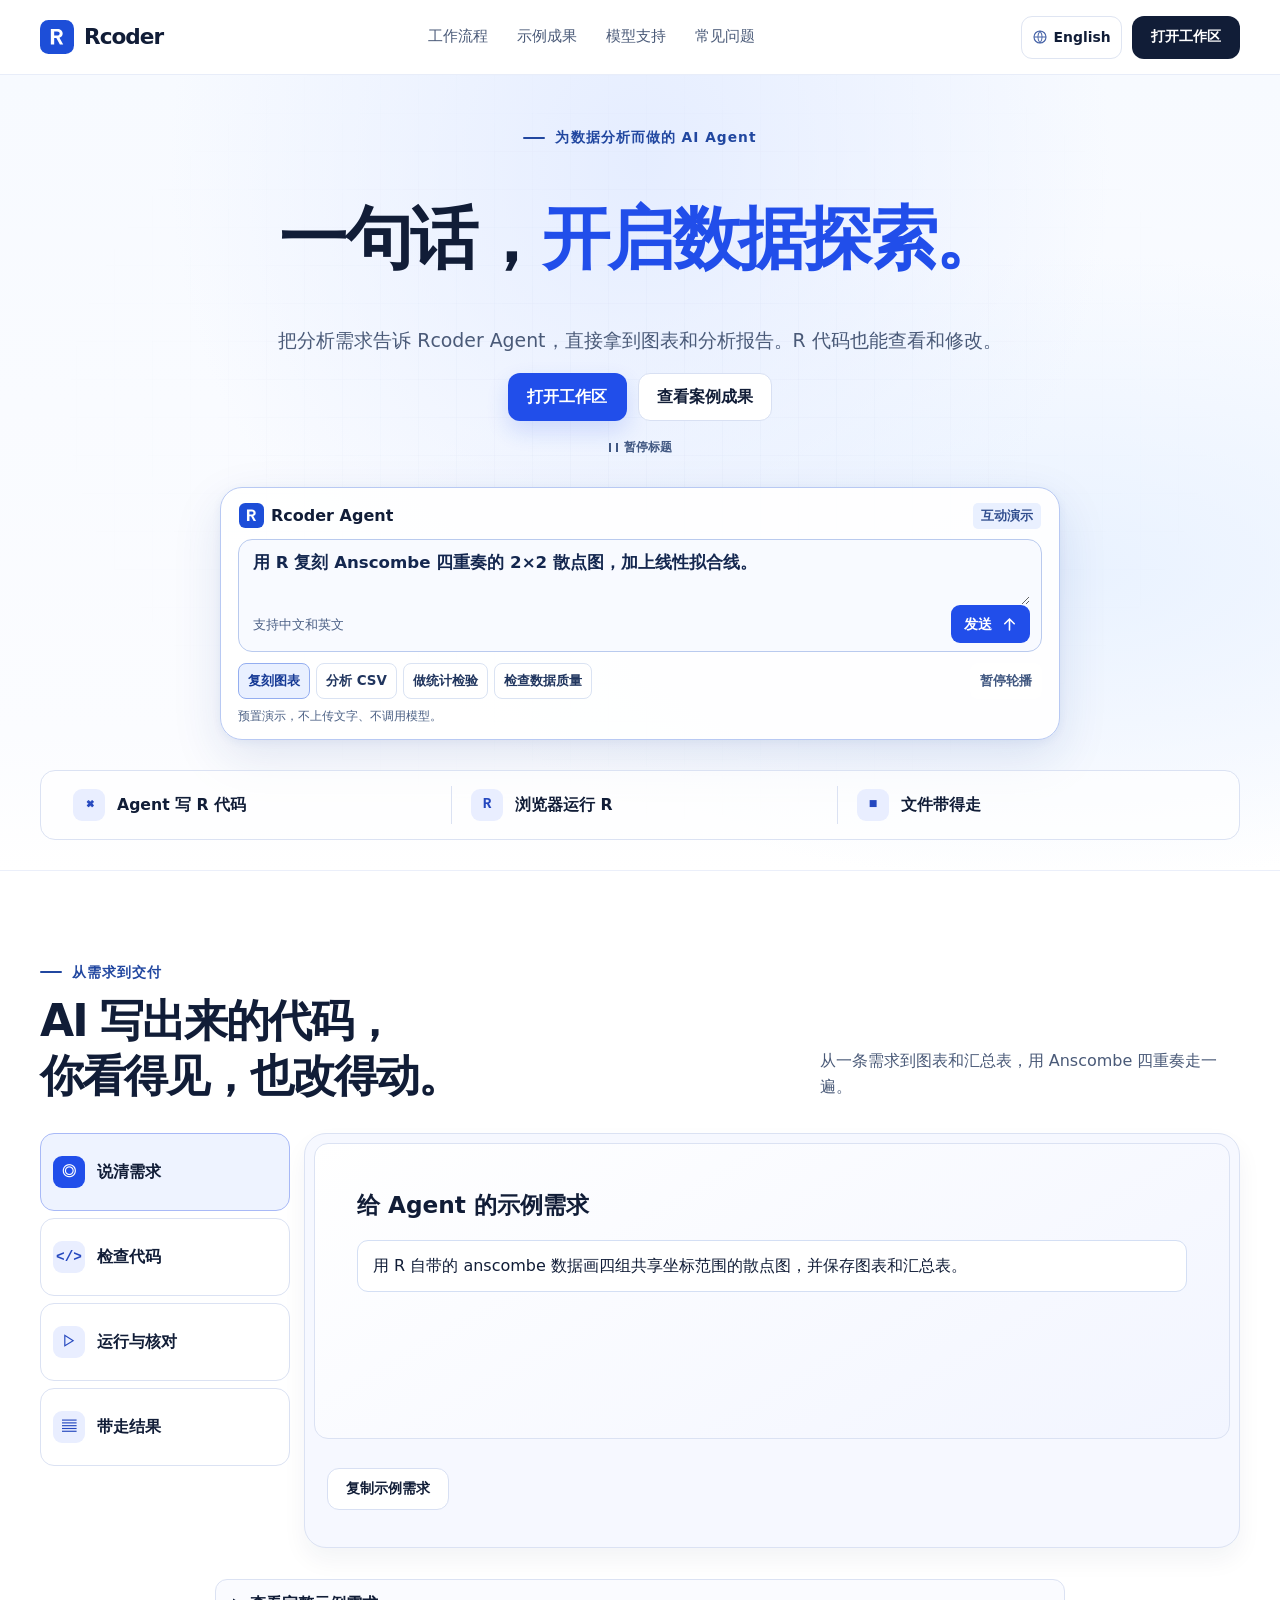
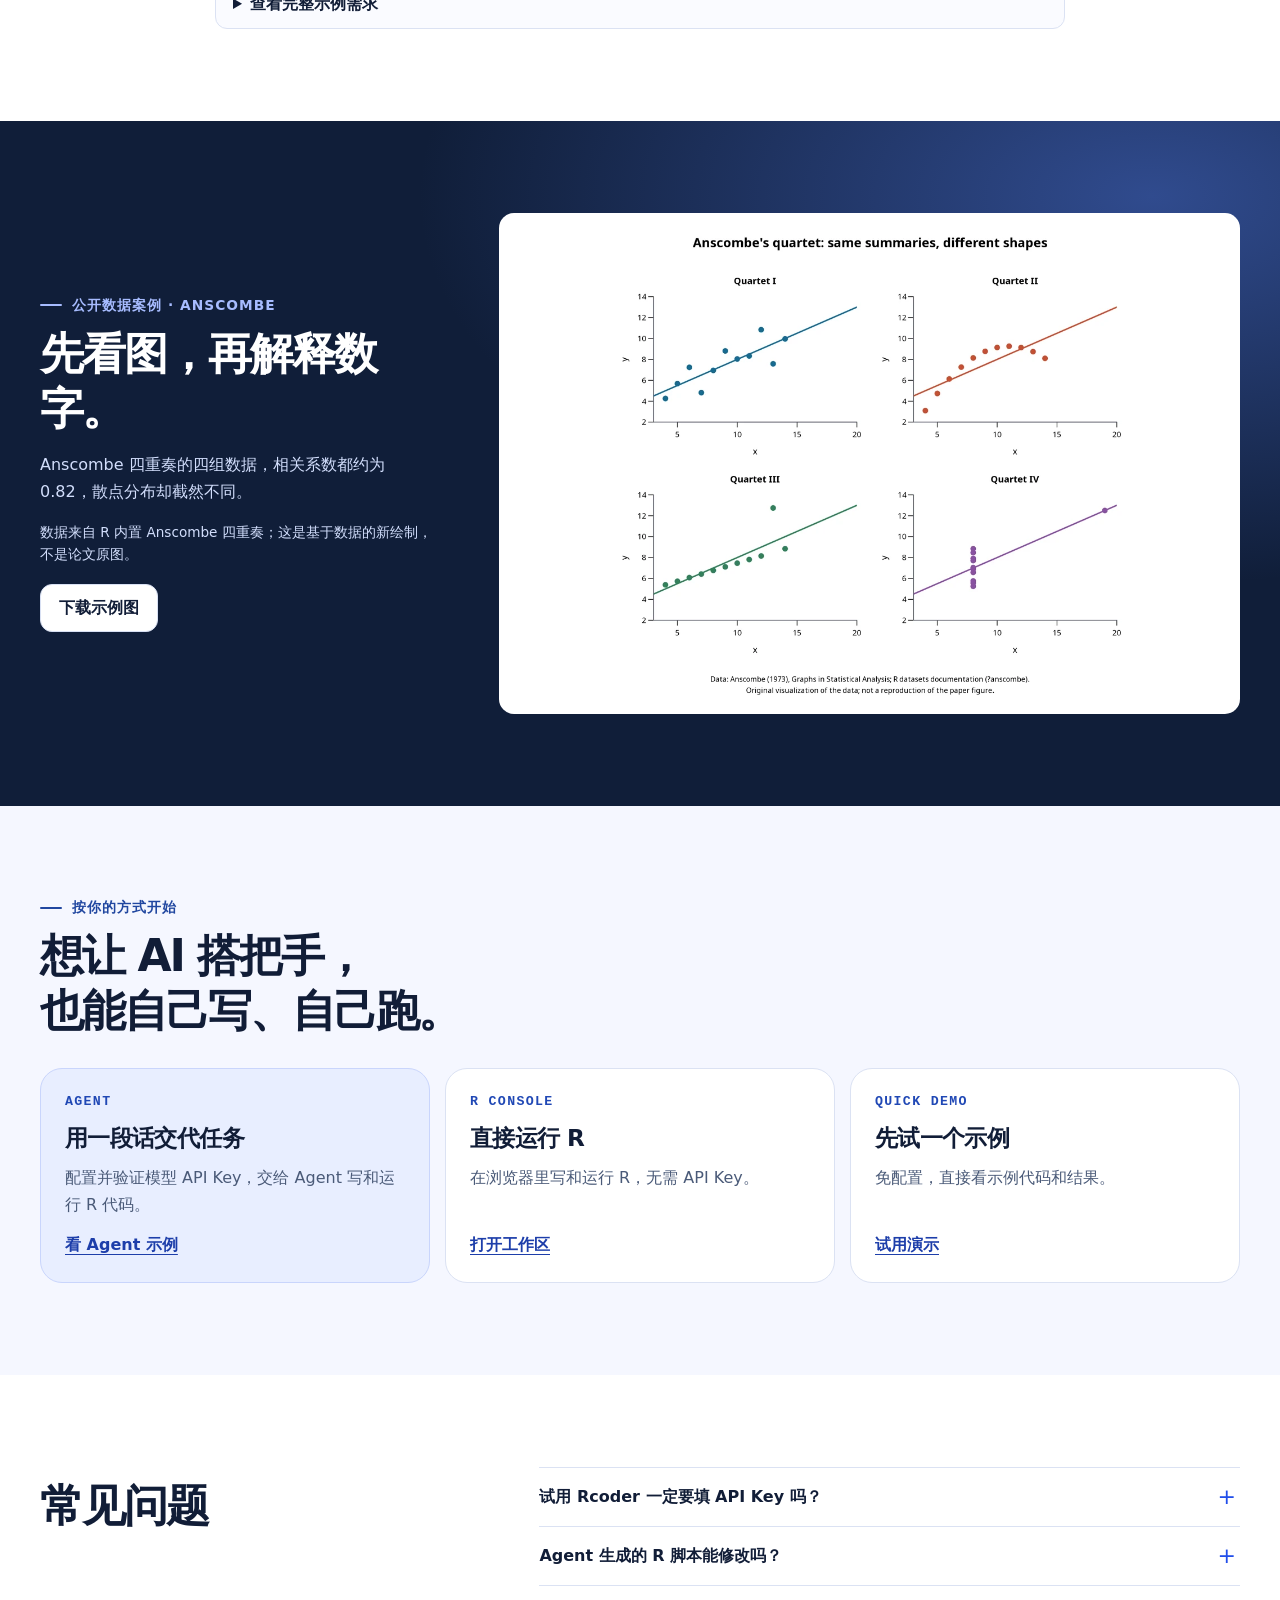
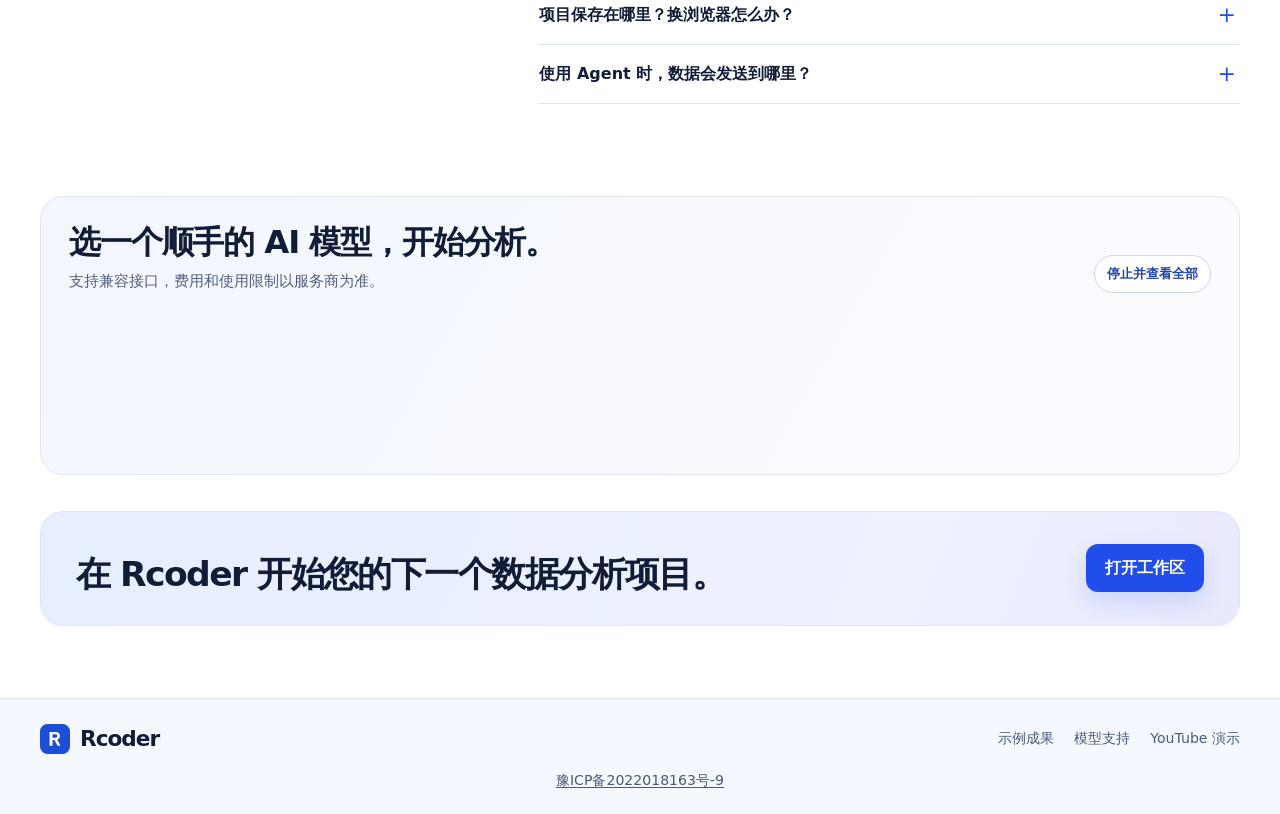
==== docs/index.html @ 69e4cfd4 "Stagger the two rotating model rows" ====
<!doctype html>
<html lang="zh-CN" data-build="release">
<head>
<meta charset="utf-8">
<meta name="viewport" content="width=device-width, initial-scale=1">
<meta name="description" content="用自然语言告诉 Rcoder Agent 您想分析什么，让它编写并运行 R 代码，生成图表和分析报告。代码可查看、修改和重新运行。">
<link rel="canonical" href="https://shalom-lab.github.io/rcoder-home/">
<meta name="color-scheme" content="light">
<title>Rcoder｜AI 数据分析 Agent：生成图表与分析报告</title>
<link rel="alternate" hreflang="zh-CN" href="https://shalom-lab.github.io/rcoder-home/">
<link rel="alternate" hreflang="en" href="https://shalom-lab.github.io/rcoder-home/en/">
<link rel="alternate" hreflang="x-default" href="https://shalom-lab.github.io/rcoder-home/">
<link rel="icon" href="assets/rcoder.svg" type="image/svg+xml">
<link rel="stylesheet" href="styles.css?v=home-copy-1">
<script src="app.js" defer></script>
<script src="composer.js?v=2" defer></script>
<script src="hero-typing.js?v=2" defer></script>
<meta name="robots" content="noindex, follow">
<link rel="stylesheet" href="models.css?v=3">
<script src="models.js?v=2" defer></script>
<meta property="og:type" content="website">
<meta property="og:site_name" content="Rcoder">
<meta property="og:url" content="https://shalom-lab.github.io/rcoder-home/">
<meta property="og:locale" content="zh_CN">
<meta property="og:locale:alternate" content="en_US">
<meta property="og:title" content="Rcoder｜一句话，开始数据分析">
<meta property="og:description" content="用自然语言告诉 Rcoder Agent 您想分析什么，让它编写并运行 R 代码，生成图表和分析报告。代码可查看、修改和重新运行。">
<meta property="og:image" content="https://shalom-lab.github.io/rcoder-home/assets/share-zh.jpg">
<meta property="og:image:type" content="image/jpeg">
<meta property="og:image:width" content="1200">
<meta property="og:image:height" content="630">
<meta property="og:image:alt" content="Rcoder 分享卡片：一句话，开始数据分析。右侧是用 R 内置 Anscombe 数据绘制的四联散点图。">
<meta name="twitter:card" content="summary_large_image">
<meta name="twitter:title" content="Rcoder｜一句话，开始数据分析">
<meta name="twitter:description" content="用自然语言告诉 Rcoder Agent 您想分析什么，让它编写并运行 R 代码，生成图表和分析报告。代码可查看、修改和重新运行。">
<meta name="twitter:image" content="https://shalom-lab.github.io/rcoder-home/assets/share-zh.jpg">
<meta name="twitter:image:alt" content="Rcoder 分享卡片：一句话，开始数据分析。右侧是用 R 内置 Anscombe 数据绘制的四联散点图。">
</head>
<body>
<a class="skip" href="#main">跳到正文</a>
<header class="site-header" id="top">
  <div class="shell navbar">
    <a class="brand" href="#top" aria-label="Rcoder 首页"><img src="assets/rcoder.svg" width="34" height="34" alt=""><span>Rcoder</span></a>
    <nav class="nav" aria-label="站内导航"><a href="#workflow">工作流程</a><a href="#demo">示例成果</a><a href="#models">模型支持</a><a href="#faq">常见问题</a></nav>
    <div class="nav-actions">
    <a class="locale-link" id="switch-language" href="en/" data-base-href="en/" hreflang="en" lang="en" aria-label="View in English"><span class="locale-icon" aria-hidden="true"><svg viewBox="0 0 24 24" fill="none" stroke="currentColor" stroke-width="1.7"><circle cx="12" cy="12" r="9"/><path d="M3 12h18M12 3a15 15 0 010 18m0-18a15 15 0 000 18"/></svg></span>English</a>
    <a class="button button-ink compact-button" href="https://rcoder.rlearner.com/" target="_blank" rel="noopener noreferrer">打开工作区</a>
    </div>
  </div>
</header>
<main id="main">
  <section class="hero hero-live" aria-labelledby="hero-heading">
    <div class="shell">
      <div class="hero-grid">
        <div class="hero-copy">
          <p class="eyebrow"><span class="eye-line"></span> 为数据分析而做的 AI Agent</p>
          <h1 id="hero-heading" class="hero-title" aria-label="一句话，开始你的数据分析。">
            <span class="hero-title-visible" aria-hidden="true"><span class="hero-title-part" data-hero-part>一句话，</span><span class="hero-title-part hero-title-accent" data-hero-part>开始你的数据分析。</span><span class="hero-title-part" data-hero-part></span></span>
              <span class="hero-title-sizer" aria-hidden="true" data-hero-line="0"><span class="hero-title-part">一句话，</span><span class="hero-title-part hero-title-accent">开始你的数据分析。</span><span class="hero-title-part"></span></span>
              <span class="hero-title-sizer" aria-hidden="true" data-hero-line="1"><span class="hero-title-part">一句话，</span><span class="hero-title-part hero-title-accent">无限数据洞察。</span><span class="hero-title-part"></span></span>
              <span class="hero-title-sizer" aria-hidden="true" data-hero-line="2"><span class="hero-title-part">一句话，</span><span class="hero-title-part hero-title-accent">接下来交给 Rcoder。</span><span class="hero-title-part"></span></span>
              <span class="hero-title-sizer" aria-hidden="true" data-hero-line="3"><span class="hero-title-part">一句话，</span><span class="hero-title-part hero-title-accent">开启数据探索。</span><span class="hero-title-part"></span></span>
              <span class="hero-title-sizer" aria-hidden="true" data-hero-line="4"><span class="hero-title-part">一句话，开启</span><span class="hero-title-part hero-title-accent">深入的数据分析。</span><span class="hero-title-part"></span></span>
              <span class="hero-title-sizer" aria-hidden="true" data-hero-line="5"><span class="hero-title-part">一切，只需</span><span class="hero-title-part hero-title-accent">一句话</span><span class="hero-title-part">开启。</span></span>
              <span class="hero-title-sizer" aria-hidden="true" data-hero-line="6"><span class="hero-title-part">数据分析，从</span><span class="hero-title-part hero-title-accent">一场对话</span><span class="hero-title-part">开始。</span></span>
              <span class="hero-title-sizer" aria-hidden="true" data-hero-line="7"><span class="hero-title-part">只管提问，</span><span class="hero-title-part hero-title-accent">Rcoder 来跑分析。</span><span class="hero-title-part"></span></span>
              <span class="hero-title-sizer" aria-hidden="true" data-hero-line="8"><span class="hero-title-part">思考、</span><span class="hero-title-part hero-title-accent">提问、</span><span class="hero-title-part">分析。</span></span>
              <span class="hero-title-sizer" aria-hidden="true" data-hero-line="9"><span class="hero-title-part">你的想法，我们的代码，</span><span class="hero-title-part hero-title-accent">你的数据洞察。</span><span class="hero-title-part"></span></span>
              <span class="hero-title-sizer" aria-hidden="true" data-hero-line="10"><span class="hero-title-part">重新定义</span><span class="hero-title-part hero-title-accent">数据分析。</span><span class="hero-title-part"></span></span>
              <span class="hero-title-sizer" aria-hidden="true" data-hero-line="11"><span class="hero-title-part">换种方式，</span><span class="hero-title-part hero-title-accent">做数据分析。</span><span class="hero-title-part"></span></span>
              <span class="hero-title-sizer" aria-hidden="true" data-hero-line="12"><span class="hero-title-part">少一点编程，</span><span class="hero-title-part hero-title-accent">多一点发现。</span><span class="hero-title-part"></span></span>
              <span class="hero-title-sizer" aria-hidden="true" data-hero-line="13"><span class="hero-title-part">让数据分析</span><span class="hero-title-part hero-title-accent">跟上思考的速度。</span><span class="hero-title-part"></span></span>
          </h1>
          <p class="hero-description">把分析需求告诉 Rcoder Agent，直接拿到图表和分析报告。R 代码也能查看和修改。</p>
          <div class="actions">
            <a class="button button-primary" href="https://rcoder.rlearner.com/" target="_blank" rel="noopener noreferrer">打开工作区</a>
            <a class="button button-quiet" href="#demo">查看案例成果</a>
          </div>
          <button hidden type="button" class="hero-rotation" aria-label="标题轮播" aria-pressed="false" data-hero-pause="暂停标题" data-hero-play="播放标题"><span class="hero-rotation-icon" aria-hidden="true"></span><span data-hero-control>暂停标题</span></button>
        </div>
        <section id="agent-preview" class="agent-preview" aria-labelledby="agent-preview-title">
          <div class="agent-top">
            <h2 id="agent-preview-title"><img src="assets/rcoder.svg" alt="" width="25" height="25"> Rcoder Agent</h2>
            <span class="agent-demo">互动演示</span>
          </div>
          <form class="agent-form" aria-describedby="agent-privacy">
            <label for="agent-input" class="sr-only">分析提示词</label>
            <div class="agent-box">
              <textarea id="agent-input" rows="2" maxlength="400" placeholder="输入你想做的分析…">用 R 复刻 Anscombe 四重奏的 2×2 散点图，加上线性拟合线。</textarea>
              <div class="agent-box-tools">
                <span class="agent-input-hint">支持中文和英文</span>
                <button type="submit" class="agent-send" disabled>
                  发送 <svg aria-hidden="true" viewBox="0 0 24 24" fill="none" stroke="currentColor" stroke-width="2" stroke-linecap="round" stroke-linejoin="round"><path d="M12 19V5m-6 6 6-6 6 6"/></svg>
                </button>
              </div>
            </div>
            <div class="agent-select">
              <div class="agent-chips" role="group" aria-label="选择演示场景">
                <button type="button" data-scene="0" aria-pressed="true">复刻图表</button>
                <button type="button" data-scene="1" aria-pressed="false">分析 CSV</button>
                <button type="button" data-scene="2" aria-pressed="false">做统计检验</button>
                <button type="button" data-scene="3" aria-pressed="false">检查数据质量</button>
              </div>
              <button type="button" class="agent-cycle" aria-pressed="false" aria-label="提示词自动轮播" data-pause="暂停轮播" data-play="播放轮播">暂停轮播</button>
            </div>
            <div class="agent-meta"><p id="agent-privacy">预置演示，不上传文字、不调用模型。</p><p class="agent-live" role="status"></p></div>
          </form>
          <noscript><p class="agent-noscript">启用 JavaScript 后可运行演示，也可以直接打开工作台。</p></noscript>
          <div class="agent-result" hidden>
            <div class="agent-result-head"><strong>Rcoder Agent · 样例输出</strong><span class="agent-result-state"></span></div>
            <p class="agent-sent"></p>
            <div class="agent-artifacts" hidden>
              <div class="agent-code"><div><span aria-hidden="true">R</span><code class="agent-filename"></code></div><pre tabindex="0" aria-label="示例 R 代码"><code class="agent-code-content"></code></pre></div>
              <div class="agent-output"><h3></h3><div class="agent-graphic"></div><p></p><a class="agent-chart-link" href="assets/anscombe-chart.webp" target="_blank" rel="noopener" hidden>查看原尺寸图表</a></div>
            </div>
            <a class="agent-next" href="https://rcoder.rlearner.com/" target="_blank" rel="noopener noreferrer" hidden>打开 Rcoder 运行你的任务</a>
          </div>
          <template id="agent-scenes">
            <div data-title="复刻图表" data-prompt="用 R 复刻 Anscombe 四重奏的 2×2 散点图，加上线性拟合线。" data-note="Anscombe 四重奏" data-detail="趋势线相近，数据分布却完全不同。" data-labels=""></div>
            <div data-title="分析 CSV" data-prompt="按地区汇总示例销售表的销售额，画柱状图，并导出汇总 CSV。" data-note="各地区销售总额" data-detail="示例数据合计 450，西区比东区多 50。" data-labels="东区|西区"></div>
            <div data-title="做统计检验" data-prompt="用 PlantGrowth 比较三组植物的平均干重，做单因素方差分析并绘制箱线图。" data-note="PlantGrowth · 三组比较" data-detail="单因素 ANOVA：F(2, 27) = 4.85，p = 0.0159；箱线图展示每组分布。" data-labels="对照|处理 1|处理 2"></div>
            <div data-title="检查数据质量" data-prompt="检查示例销售表的缺失价格和重复订单，列出对应行。" data-note="示例销售表检查" data-detail="标记问题行，不自动删除或填补。" data-labels="缺失价格|重复订单"></div>
            <div data-idle="" data-running="正在展示写代码和运行步骤…" data-done="样例结果已展开" data-custom="这是你输入的任务。这里不运行自定义提示词，请到 Rcoder 工作台执行。" data-sent="已发送：" data-anscombe-alt="Anscombe 四组数据的四张散点图，趋势线相似，但点的分布差别很大。"></div>
          </template>
        </section>

      </div>
      <div class="proof-strip" aria-label="Rcoder 核心能力">
        <div><span class="proof-icon">⌘</span><div><strong>Agent 写 R 代码</strong></div></div>
        <div><span class="proof-icon">R</span><div><strong>浏览器运行 R</strong></div></div>
        <div><span class="proof-icon">■</span><div><strong>文件带得走</strong></div></div>
      </div>
    </div>
  </section>

  <section class="workflow section" id="workflow" aria-labelledby="workflow-heading">
    <div class="shell">
      <div class="section-heading">
        <div><p class="eyebrow"><span class="eye-line"></span> 从需求到交付</p><h2 id="workflow-heading">AI 写出来的代码，<br>你看得见，也改得动。</h2></div>
        <p>从一条需求到图表和汇总表，用 Anscombe 四重奏走一遍。</p>
      </div>
      <div class="workflow-board">
        <div class="step-list" role="tablist" aria-label="Agent 工作流程" aria-orientation="vertical">
          <button class="step" id="tab-prompt" data-step="prompt" type="button" role="tab" aria-selected="true" aria-controls="panel-prompt" tabindex="0"><span class="step-mark">◎</span><span><strong>说清需求</strong></span></button>
          <button class="step" id="tab-code" data-step="code" type="button" role="tab" aria-selected="false" aria-controls="panel-code" tabindex="-1"><span class="step-mark">&lt;/&gt;</span><span><strong>检查代码</strong></span></button>
          <button class="step" id="tab-run" data-step="run" type="button" role="tab" aria-selected="false" aria-controls="panel-run" tabindex="-1"><span class="step-mark">▷</span><span><strong>运行与核对</strong></span></button>
          <button class="step" id="tab-output" data-step="output" type="button" role="tab" aria-selected="false" aria-controls="panel-output" tabindex="-1"><span class="step-mark">▤</span><span><strong>带走结果</strong></span></button>
        </div>
        <div class="step-content">
          <section class="step-panel" id="panel-prompt" role="tabpanel" aria-labelledby="tab-prompt" tabindex="0">
            <div class="artifact-sheet">
              <h3>给 Agent 的示例需求</h3><blockquote>用 R 自带的 anscombe 数据画四组共享坐标范围的散点图，并保存图表和汇总表。</blockquote>
            </div>
            <div class="step-caption"><button class="button button-quiet copy-button" id="copy-prompt" type="button">复制示例需求</button></div>
          </section>
          <section class="step-panel" id="panel-code" role="tabpanel" aria-labelledby="tab-code" tabindex="0" hidden>
            <div class="artifact-sheet">
              <p class="artifact-kicker">R · scripts/explore.R</p><h3>脚本留在项目里</h3><pre><code>data(anscombe)
lm(y1 ~ x1, data = anscombe)
plot(anscombe$x1, anscombe$y1)</code></pre><p>这是用来说明流程的代码片段，不是完整脚本，也不会在此处运行。</p>
            </div>
            <div class="step-caption"><div><h3>脚本留在项目里</h3><p>打开 <code>scripts/explore.R</code>，检查读入的数据、绘图逻辑和输出路径；需要时直接编辑。</p></div></div>
          </section>
          <section class="step-panel" id="panel-run" role="tabpanel" aria-labelledby="tab-run" tabindex="0" hidden>
            <div class="artifact-sheet">
              <h3>运行完成，也要打开结果看看</h3><ul><li>确认图表的坐标、分面和数据来源。</li><li>打开项目中的 PNG，不只看运行完成提示。</li><li>核对 CSV 的列名、分组和数值。</li></ul>
            </div>
            <div class="step-caption"><div><h3>运行完成，也要打开结果看看</h3><p>回看 Agent 的运行反馈，打开 PNG 预览，核对坐标、分面和数据来源。</p></div></div>
          </section>
          <section class="step-panel" id="panel-output" role="tabpanel" aria-labelledby="tab-output" tabindex="0" hidden>
            <figure class="workspace-shot output-shot"><img src="assets/anscombe-chart.webp" width="960" height="840" loading="lazy" alt="该项目实际导出的 Anscombe 四联散点图，坐标范围相同"><div class="export-files"><p class="eyebrow">本次案例文件</p><ul><li><span class="file-type">R</span><code>scripts/explore.R</code></li><li><span class="file-type file-type-png">PNG</span><code>output/anscombe_quartet.png</code></li><li><span class="file-type file-type-csv">CSV</span><code>output/anscombe_summary.csv</code></li></ul></div></figure>
            <div class="step-caption"><div><h3>从项目里取走成果</h3><p>在工作区下载需要的文件，或者导出项目 ZIP。下载后可直接打开文件，核对图表和数据。</p></div><a class="button button-quiet sample-download" href="assets/anscombe-chart.webp" download="rcoder-anscombe.webp">下载示例图</a></div>
          </section>
        </div>
      </div>
      <p id="copy-status" class="copy-status" data-success="示例需求已复制。" data-fallback="已展开并选中示例需求，请使用系统复制。" role="status" aria-live="polite"></p>
      <details class="prompt-details" id="prompt-details">
        <summary>查看完整示例需求</summary>
        <div class="prompt-text" id="prompt-text">用 R 内置的 anscombe 数据，写并运行 scripts/explore.R。用 base R 画 2×2 散点图：四组使用相同坐标范围，每组加一条线性拟合线。保存 PNG 到 output/anscombe_quartet.png；另存 CSV，列出各组 x、y 均值、相关系数和斜率。注明数据来源，并把这张图标为基于数据的新绘制，不复制论文原图。</div>
      </details>
    </div>
  </section>

  <section class="demo section" id="demo" aria-labelledby="demo-heading">
    <div class="shell demo-grid">
      <div>
        <p class="eyebrow"><span class="eye-line"></span> 公开数据案例 · ANSCOMBE</p>
        <h2 id="demo-heading">先看图，再解释数字。</h2>
        <p>Anscombe 四重奏的四组数据，相关系数都约为 0.82，散点分布却截然不同。</p>
        <p class="demo-note">数据来自 R 内置 Anscombe 四重奏；这是基于数据的新绘制，不是论文原图。</p>
        <a class="button button-quiet release-case-download" href="assets/anscombe-chart.webp" download="rcoder-anscombe.webp">下载示例图</a>
      </div>
      <figure class="release-case-chart"><img src="assets/anscombe-chart.webp" width="960" height="840" loading="lazy" alt="该项目实际导出的 Anscombe 四联散点图，坐标范围相同"></figure>
    </div>
  </section>

  <section class="paths section" aria-labelledby="paths-heading">
    <div class="shell">
      <p class="eyebrow"><span class="eye-line"></span> 按你的方式开始</p>
      <h2 id="paths-heading">想让 AI 搭把手，<br>也能自己写、自己跑。</h2>
      <div class="path-grid">
        <article class="path path-agent">
          <p class="path-tag">AGENT</p><h3>用一段话交代任务</h3><p>配置并验证模型 API Key，交给 Agent 写和运行 R 代码。</p><a class="text-link" href="#workflow">看 Agent 示例</a>
        </article>
        <article class="path">
          <p class="path-tag">R CONSOLE</p><h3>直接运行 R</h3><p>在浏览器里写和运行 R，无需 API Key。</p><a class="text-link" href="https://rcoder.rlearner.com/" target="_blank" rel="noopener noreferrer">打开工作区</a>
        </article>
        <article class="path">
          <p class="path-tag">QUICK DEMO</p><h3>先试一个示例</h3><p>免配置，直接看示例代码和结果。</p><a class="text-link" href="#agent-preview">试用演示</a>
        </article>
      </div>
    </div>
  </section>

  <section class="faq section" id="faq" aria-labelledby="faq-heading">
    <div class="shell faq-grid">
      <div><h2 id="faq-heading">常见问题</h2></div>
      <div class="faq-list">
        <details><summary>试用 Rcoder 一定要填 API Key 吗？</summary><p>不用。手动写代码、运行 R 和看图表都不需要模型 API Key。使用 Agent 时才需要配置并验证模型 Key，模型调用的计费和限制取决于所选服务。</p></details>
        <details><summary>Agent 生成的 R 脚本能修改吗？</summary><p>可以。它是项目里的普通 R 文件，可以在编辑器里阅读和调整，再重新运行。输出也应打开核对，不把 Agent 的文字回复当作验收。</p></details>
        <details><summary>项目保存在哪里？换浏览器怎么办？</summary><p>项目数据保存在当前浏览器的站点存储。换设备、浏览器或工作区域名前，先下载并打开项目 ZIP 检查，再在新环境导入验证。ZIP 以项目文件为主，不是整个工作区状态的快照。</p></details>
        <details><summary>使用 Agent 时，数据会发送到哪里？</summary><p>项目默认保存在浏览器里，但 Agent 请求会发给你配置的模型服务；你给出的提示、附件或被纳入请求的项目上下文可能随请求发送。使用敏感数据前请核对服务政策和项目要求。</p></details>
      </div>
    </div>
  </section>

  <section class="models-band" id="models" aria-labelledby="models-heading">
    <div class="shell">
      <div class="models-panel">
        <div class="models-intro">
          <div>
            <h2 id="models-heading">选一个顺手的 AI 模型，开始分析。</h2>
            <p>支持兼容接口，费用和使用限制以服务商为准。</p>
          </div>
          <button type="button" class="models-toggle" aria-controls="models-list" data-play="播放轮播" data-stop="停止并查看全部" hidden>停止并查看全部</button>
        </div>
        <div class="models-viewport">
          <div class="models-track">
            <ul class="models-list" id="models-list" role="list">
          <li class="model-tile"><img src="assets/models/deepseek.svg" width="32" height="32" alt=""> <span>DeepSeek</span></li>
          <li class="model-tile"><img src="assets/models/openai.svg" width="32" height="32" alt=""> <span>OpenAI</span></li>
          <li class="model-tile"><img src="assets/models/gemini.svg" width="32" height="32" alt=""> <span>Gemini</span></li>
          <li class="model-tile"><img src="assets/models/claude.svg" width="32" height="32" alt=""> <span>Claude</span></li>
          <li class="model-tile"><img src="assets/models/qwen.svg" width="32" height="32" alt=""> <span>通义千问</span></li>
          <li class="model-tile"><img src="assets/models/kimi.svg" width="32" height="32" alt=""> <span>Kimi</span></li>
          <li class="model-tile"><img src="assets/models/minimax.svg" width="32" height="32" alt=""> <span>MiniMax</span></li>
          <li class="model-tile"><img src="assets/models/zhipu.svg" width="32" height="32" alt=""> <span>智谱 AI</span></li>
          <li class="model-tile"><img src="assets/models/siliconflow.svg" width="32" height="32" alt=""> <span>硅基流动</span></li>
          <li class="model-tile"><img src="assets/models/ollama.svg" width="32" height="32" alt=""> <span>Ollama</span></li>
            </ul>
          </div>
        </div>
      </div>
    </div>
  </section>

  <section class="closing" aria-labelledby="closing-heading">
    <div class="shell"><div class="closing-card">
      <div><h2 id="closing-heading">在 Rcoder 开始您的下一个数据分析项目。</h2></div>
      <a class="button button-primary" href="https://rcoder.rlearner.com/" target="_blank" rel="noopener noreferrer">打开工作区</a>
    </div></div>
  </section>
</main>
<footer class="site-footer">
  <div class="shell footer-grid">
    <a class="brand" href="#top"><img src="assets/rcoder.svg" width="30" height="30" alt="">Rcoder</a>
    <nav class="footer-links" aria-label="页脚导航"><a href="#demo">示例成果</a><a href="#models">模型支持</a><a href="https://www.youtube.com/watch?v=4WHwohzvpBI">YouTube 演示</a></nav>
  </div>
  <p class="shell footer-filing"><a href="https://beian.miit.gov.cn/">豫ICP备2022018163号-9</a></p>
</footer>
</body>
</html>
---- docs/styles.css ----
:root{--ink:#111d37;--sub:#4a5a78;--blue:#214eea;--blue-dark:#1539bf;--line:#dbe2f3;--surface:#f6f8ff;--paper:#fff;--radius:22px;--w:1200px;--mono:"SFMono-Regular",Consolas,"Liberation Mono",monospace}
*,*::before,*::after{box-sizing:border-box}
html{color:var(--ink);background:var(--paper);scroll-behavior:smooth}
body{margin:0;font:1rem/1.65 Inter,"PingFang SC","Microsoft YaHei","Noto Sans CJK SC",system-ui,sans-serif;-webkit-font-smoothing:antialiased}
button,input{font:inherit}
button{cursor:pointer}
img,video{display:block;max-width:100%;height:auto}
a{color:inherit;text-decoration:none}
a:hover{text-decoration:none}
p,h1,h2,h3,figure{margin:0}
p{color:var(--sub)}
code,.mono{font-family:var(--mono)}
code{overflow-wrap:anywhere}
.shell{width:min(var(--w),100% - 64px);margin-inline:auto}
section[id]{scroll-margin-top:99px}
.skip{position:fixed;z-index:20;top:10px;left:10px;transform:translateY(-200%);padding:10px 14px;color:white;background:var(--ink);border-radius:8px}
.skip:focus{transform:translateY(0)}
:focus-visible{outline:3px solid #335fff;outline-offset:4px}
[hidden]{display:none!important}
.site-header{background:#fff;position:sticky;top:0;z-index:6;border-bottom:1px solid #e8edf9}
.navbar{height:74px;display:flex;align-items:center;justify-content:space-between;gap:22px}
.brand{display:inline-flex;align-items:center;gap:10px;font-weight:800;font-size:1.35rem;letter-spacing:-.045em;white-space:nowrap}
.nav{display:flex;gap:29px;font-size:.95rem;color:var(--sub);white-space:nowrap}
.nav a,.site-footer a{transition:color .16s}
.nav a:hover,.site-footer a:not(.brand):hover,.text-link:hover{color:var(--blue)}
.button{min-height:48px;border-radius:12px;display:inline-flex;align-items:center;justify-content:center;gap:9px;padding:.6rem 1.14rem;white-space:nowrap;font-weight:720;line-height:1.35;transition:background .16s,border-color .16s,transform .16s;border:1px solid transparent}
.button:hover{transform:translateY(-1px)}
.button-primary{color:#fff;background:var(--blue);box-shadow:0 10px 22px #214eea29}
.button-primary:hover{background:var(--blue-dark)}
.button-ink{color:#fff;background:var(--ink)}
.button-ink:hover{background:#253958}
.compact-button{min-height:43px;font-size:.9rem}
.button-quiet{color:var(--ink);background:#fff;border-color:#d8e0f3}
.button-quiet:hover{border-color:var(--blue);background:#f8faff}
.button svg{width:1.05rem;height:1.05rem;fill:var(--blue)}
.hero{position:relative;padding:89px 0 40px;overflow:clip;border-bottom:1px solid #ebeffa;background:radial-gradient(ellipse at 77% 33%,#dee5ff 0%,transparent 51%),linear-gradient(170deg,#f5f7ff 0%,#f8faff 71%,#fff 100%)}
.hero::before{content:"";position:absolute;inset:0;pointer-events:none;background:linear-gradient(#647fbc10 1px,transparent 1px) 0 0/38px 38px,linear-gradient(90deg,#647fbc10 1px,transparent 1px) 0 0/38px 38px;mask-image:radial-gradient(ellipse at 78% 28%,#000 5%,transparent 63%)}
.hero>.shell{position:relative}
.hero-grid{display:grid;grid-template-columns:minmax(0,.84fr) minmax(0,1.16fr);gap:44px;align-items:center}
.eyebrow{color:#2147a0;display:flex;align-items:center;gap:10px;font-size:.86rem;font-weight:800;letter-spacing:.075em;line-height:1.4}
.eye-line{display:inline-block;width:22px;height:2px;background:currentColor;border-radius:3px;flex:none}
.hero h1{margin:18px 0 22px;font-size:clamp(2.64rem,4.52vw,4.24rem);line-height:1.14;letter-spacing:-.065em;font-weight:900}
.hero h1 span{color:var(--blue)}
.hero-description{font-size:clamp(1.03rem,1.6vw,1.18rem);max-width:31rem;line-height:1.77}
.actions{display:flex;gap:11px;flex-wrap:wrap;margin:28px 0 13px}
.hero-note{font-size:.84rem;color:#526383;line-height:1.55;max-width:29rem}
.hero-visual{min-width:0}
.stage{border:1px solid #7b8ba73b;border-radius:17px;overflow:hidden;background:#101e3c;box-shadow:0 30px 65px #263e7e30,0 4px 8px #15285811;color:#f5f7ff}
.stage-header{min-height:43px;display:flex;gap:10px;align-items:center;justify-content:space-between;padding:7px 14px;font-size:.86rem;line-height:1.1}
.stage-header b{color:#8cbcff;font-size:.62rem;margin-right:7px}
.stage-header .mono{font-size:.73rem;color:#bfcbeb;letter-spacing:.08em}
.stage>img{width:100%;object-fit:cover}
.stage-footer{display:flex;gap:7px 17px;align-items:center;flex-wrap:wrap;padding:11px 13px;color:#dce6ff;font-size:.74rem}
.stage-footer>span{display:flex;gap:5px;align-items:center;min-width:0}
.file-type{display:inline-flex;align-items:center;justify-content:center;min-width:28px;padding:1px 4px;border-radius:5px;background:#d9e4ff;color:#153087;font-weight:820;font-size:.69rem;line-height:1.5;letter-spacing:.02em;white-space:nowrap}
.file-type-png{background:#e6dfff;color:#593394}.file-type-csv{background:#d9f1e5;color:#176946}
.hero-visual figcaption{font-size:.81rem;color:#5a698b;margin:12px 0 0;text-align:center}
.proof-strip{margin-top:58px;display:grid;grid-template-columns:repeat(3,1fr);gap:8px;border:1px solid var(--line);background:#ffffffa8;border-radius:15px;padding:15px 24px}
.proof-strip>div{display:flex;align-items:center;gap:12px;padding:3px 8px}
.proof-strip>div+div{border-left:1px solid var(--line);padding-left:19px}
.proof-icon,.step-mark{width:32px;height:32px;display:grid;place-items:center;border-radius:9px;background:#e9eeff;color:#2548bf;font-family:var(--mono);font-size:.9rem;font-weight:800;flex:none}
.proof-strip strong{display:block;font-size:.98rem}
.section{padding:92px 0}
.section h2,.closing h2{font-size:clamp(2.02rem,3.45vw,3.18rem);line-height:1.24;letter-spacing:-.045em;font-weight:850;margin:12px 0 0}
.section-heading{display:grid;grid-template-columns:1.15fr .65fr;gap:36px;align-items:end;margin-bottom:30px}
.section-heading>p{max-width:30rem;margin:0 0 3px}
.workflow-board{display:grid;grid-template-columns:250px minmax(0,1fr);gap:14px;align-items:start}
.step-list{display:grid;gap:7px}
.step{display:flex;align-items:center;gap:12px;text-align:left;padding:15px 12px;border-radius:14px;background:white;border:1px solid var(--line);color:var(--ink);min-height:78px}
.step:hover{border-color:#91a8f8}
.step[aria-selected=true]{background:#eef3ff;border-color:#a8b9f7}
.step[aria-selected=true] .step-mark{background:var(--blue);color:white}
.step strong{display:block;font-size:1rem}
.step-content{min-width:0;border:1px solid var(--line);padding:9px;border-radius:var(--radius);background:#f6f8ff;box-shadow:0 12px 24px #1525530d}
.workspace-shot{min-height:1px;aspect-ratio:1180/700;overflow:hidden;border:1px solid #dce4f7;border-radius:14px;background:#fff}
.workspace-shot>img{height:100%;width:100%;object-fit:contain}
.step-caption{min-height:99px;display:flex;justify-content:space-between;align-items:center;gap:12px;padding:12px 13px}
.step-caption h3{font-size:1.13rem;line-height:1.4;margin-bottom:4px}
.step-caption p{font-size:.94rem}
.copy-button{font-size:.89rem;min-height:42px}
.copy-status{min-height:1.6rem;font-size:.875rem;margin:5px 0 0}
.output-shot{display:grid;grid-template-columns:minmax(0,1.07fr) minmax(0,.93fr);padding:12px;align-items:center;gap:14px}
.output-shot>img{height:auto;max-height:100%;width:100%;object-fit:contain}
.export-files{min-width:0}.export-files .eyebrow{margin:0 0 12px}
.export-files ul{padding:0;margin:0;list-style:none;display:grid;gap:7px}
.export-files li{display:flex;gap:7px;align-items:center;padding:7px 8px;border:1px solid var(--line);border-radius:8px;color:#334266}
.export-files code{font-size:.82rem}
.prompt-details{max-width:850px;margin-inline:auto;border:1px solid var(--line);border-radius:12px;background:#fafbff}
.prompt-details summary{font-weight:730;cursor:pointer;padding:11px 17px}
.prompt-text{padding:0 17px 15px;color:var(--sub);overflow-wrap:anywhere}
.demo{background:#101e39;color:white;position:relative;isolation:isolate}
.demo::before{position:absolute;z-index:-1;inset:0;content:"";background:radial-gradient(ellipse at 90% 11%,#304b8e 0%,transparent 45%)}
.demo-grid{display:grid;grid-template-columns:.6fr 1.06fr;gap:40px;align-items:center}
.demo .eyebrow{color:#a7bcff}.demo p:not(.eyebrow){color:#d2defc;margin-top:16px;max-width:25rem}
.demo .demo-note{font-size:.85rem}
.demo video{aspect-ratio:16/9;width:100%;border-radius:15px;background:#08152e;border:1px solid #546b9b;box-shadow:0 20px 45px #03091769}
.paths{background:#f5f7ff}
.path-grid{display:grid;grid-template-columns:repeat(3,minmax(0,1fr));gap:15px;margin-top:29px}
.path{padding:24px;border:1px solid var(--line);border-radius:var(--radius);background:#fff;min-width:0}
.path-agent{background:#e8eeff;border-color:#c9d5fc}
.path-tag{font:700 .83rem/1.3 var(--mono);letter-spacing:.1em;color:#2048b5;margin-bottom:9px}
.path h3{font-weight:830;font-size:1.45rem;letter-spacing:-.027em}
.path p:not(.path-tag){max-width:34rem;margin:8px 0 14px}
.text-link{font-weight:760;color:#1d3eaa;text-underline-offset:4px;text-decoration:underline}
.faq-grid{display:grid;grid-template-columns:.65fr 1fr;gap:44px}.faq-grid>div>p:not(.eyebrow){margin-top:10px}
.faq-list{border-top:1px solid var(--line)}
.faq-list details{border-bottom:1px solid var(--line)}
.faq-list summary{min-height:58px;padding:13px 34px 13px 0;font-weight:750;list-style:none;position:relative;display:flex;align-items:center;cursor:pointer}
.faq-list summary::-webkit-details-marker{display:none}
.faq-list summary::after{content:"+";position:absolute;right:4px;font-size:1.38rem;font-weight:500;color:var(--blue)}
.faq-list details[open] summary::after{content:"−"}
.faq-list details>p{padding:0 10px 17px 0}
.closing{padding:0 0 72px}
.closing-card{background:linear-gradient(112deg,#e7eeff 0%,#eef1ff 72%,#e9e9fc 100%);border:1px solid #dce3fd;border-radius:23px;padding:29px 35px;display:flex;align-items:center;justify-content:space-between;gap:16px}
.closing h2{font-size:clamp(1.68rem,2.7vw,2.65rem)}
.site-footer{background:#f6f8ff;border-top:1px solid var(--line);padding:22px 0}
.footer-grid{display:grid;grid-template-columns:1fr auto;gap:23px;align-items:center}
.site-footer p,.site-footer a:not(.brand){font-size:.88rem;color:var(--sub)}
@media(max-width:1040px){
  .shell{width:calc(100% - 52px)}
  .hero{padding-top:74px}
  .hero-grid{gap:25px;grid-template-columns:minmax(0,.9fr) minmax(0,1.1fr)}
  .section{padding:73px 0}
  .workflow-board{grid-template-columns:216px minmax(0,1fr)}
  .stage-footer{gap:6px 12px}
}
@media(max-width:830px){
  .hero-grid,.section-heading,.demo-grid,.faq-grid{grid-template-columns:1fr}
  .hero{padding-top:57px}
  .hero-grid{gap:29px}
  .hero h1{font-size:clamp(2.65rem,8.25vw,4.12rem);margin:14px 0 19px}
  .hero-visual{max-width:680px}
  .hero-visual figcaption{text-align:left;margin-top:9px}
  .proof-strip{margin-top:25px;padding:11px 13px}
  .proof-strip>div{padding:3px;gap:8px}
  .proof-strip>div+div{padding-left:9px}
  .section-heading,.faq-grid,.demo-grid{gap:20px}
  .section-heading>p{margin:0}
  .workflow-board{grid-template-columns:1fr}
  .step-list{grid-template-columns:repeat(4,minmax(0,1fr))}
  .step{min-height:46px;justify-content:center;text-align:center;padding:8px;gap:5px}
  .step strong{font-size:.91rem;white-space:nowrap}
  .step .step-mark{display:none}
}
@media(max-width:570px){
  .shell{width:calc(100% - 36px)}
  .navbar{min-height:61px;height:auto;padding:9px 0;flex-wrap:wrap;gap:7px 10px}
  .brand{font-size:1.22rem;gap:7px}
  .brand img{width:29px;height:29px}
  .nav{order:3;width:100%;display:flex;gap:23px;padding:2px 0 0;font-size:.83rem}
  .nav a{min-height:31px;display:inline-flex;align-items:center}
  .compact-button{font-size:.82rem;min-height:38px;padding:.4rem .7rem}
  .hero{padding-top:45px;padding-bottom:31px}
  .hero-description{font-size:1rem}
  .actions{margin:20px 0 10px}
  .actions .button{min-height:45px;font-size:.92rem;padding:.6rem .76rem}
  .stage{border-radius:12px}
  .stage-header{min-height:35px;padding:6px 10px;font-size:.78rem}
  .stage-footer{padding:7px 9px;font-size:.69rem}
  .proof-strip{grid-template-columns:1fr;padding:9px 13px;gap:1px}
  .proof-strip>div,.proof-strip>div+div{border-left:0;padding:7px 3px}
  .proof-strip>div+div{border-top:1px solid var(--line)}
  .proof-strip strong{font-size:.91rem}
  .section{padding:55px 0}
  .section h2,.closing h2{margin-top:10px}
  .step-list{grid-template-columns:repeat(2,minmax(0,1fr))}
  .step{justify-content:flex-start;text-align:left;gap:7px;padding:7px 10px}
  .step .step-mark{display:grid;width:24px;height:24px;border-radius:7px;font-size:.72rem}
  .step-content{padding:6px;border-radius:15px}
  .workspace-shot{border-radius:9px}
  .step-caption{align-items:flex-start;flex-direction:column;gap:8px;padding:10px 8px;}
  .step-caption h3{font-size:1rem}.step-caption p{font-size:.9rem}
  .output-shot{grid-template-columns:1fr;aspect-ratio:auto;padding:9px;gap:6px}
  .output-shot>img{width:min(100%,260px);margin:auto}
  .path-grid{grid-template-columns:1fr}
  .path{padding:18px}
  .faq-grid{gap:15px}
  .closing{padding:0 0 52px}
  .closing-card{align-items:flex-start;flex-direction:column;padding:18px}
  .footer-grid{grid-template-columns:auto 1fr;gap:10px 13px}
}
@media(prefers-reduced-motion:reduce){
  *,*::before,*::after{scroll-behavior:auto!important;transition:none!important}
}

/* Bilingual edition: reserve the heading rhythm and keep controls compact. */
.nav-actions{display:flex;align-items:center;gap:10px;min-width:0}
.locale-link{display:inline-flex;align-items:center;justify-content:center;gap:6px;min-height:43px;border:1px solid #dfe5f2;border-radius:11px;padding:.36rem .62rem;color:var(--ink);font-size:.87rem;font-weight:730;white-space:nowrap}
.locale-link:hover{color:var(--blue);background:#f5f7ff;border-color:#a6b8ff}
.locale-icon{width:1rem;height:1rem;display:inline-flex;color:#4562a7}
.locale-icon svg{width:100%;height:100%}
html[lang=en] .hero h1{font-size:clamp(2.55rem,4.69vw,4.38rem);letter-spacing:-.065em;line-height:1.04}
html[lang=en] .section h2{letter-spacing:-.057em;line-height:1.1}
html[lang=en] .step-caption p{max-width:40rem}
.sample-download{min-height:42px;font-size:.89rem;flex:none}
@media(max-width:1040px){
  .navbar{gap:14px}
  .nav{gap:18px}
}
@media(max-width:830px){
  html[lang=en] .hero h1{font-size:clamp(2.65rem,8.3vw,4.1rem)}
  html[lang=en] .section h2{max-width:24ch;text-wrap:balance}
}
@media(max-width:570px){
  .nav-actions{margin-left:auto;gap:6px}
  .locale-link{font-size:.78rem;min-height:38px;padding:.28rem .5rem;gap:5px}
  .locale-icon{width:.85rem;height:.85rem}
  html[lang=en] .hero h1{font-size:clamp(2.35rem,10.6vw,3.4rem)}
  html[lang=zh-CN] .hero h1{font-size:clamp(2.22rem,10.2vw,3.3rem)}
  .stage-footer{gap:5px 10px}
}
@media(max-width:335px){
  .locale-icon{display:none}
  .actions .button{white-space:normal;text-align:center}
}

/* The SEO release has no video assets or screen captures. */
.release-hero-chart{display:grid;place-items:center;background:#fff;padding:13px 23px}
.release-hero-chart img{width:auto;height:auto;max-height:350px;object-fit:contain}
.release-case-chart{border-radius:15px;background:#fff;padding:14px;display:grid;place-items:center}
.release-case-chart img{width:min(100%,540px);height:auto}
.release-case-download{margin-top:18px}
.artifact-sheet{background:linear-gradient(150deg,#fff,#f2f5ff);border:1px solid var(--line);border-radius:14px;min-height:296px;padding:clamp(20px,4vw,42px)}
.artifact-kicker{font:700 .82rem/1.4 var(--mono);letter-spacing:.06em;color:#2446ae;margin-bottom:15px}
.artifact-sheet h3{margin-bottom:8px;font-size:clamp(1.14rem,2vw,1.45rem)}
.artifact-sheet pre,.artifact-sheet blockquote{border:1px solid #d4dff4;background:white;border-radius:11px;padding:12px 15px;margin:15px 0 8px;white-space:pre-wrap;overflow-wrap:anywhere}
.artifact-sheet pre{font-size:.92rem}.artifact-sheet li{margin:8px 0}
@media(max-width:570px){.artifact-sheet{min-height:0}.release-hero-chart img{max-height:257px}}

/* Rcoder Agent homepage composer */
.sr-only{position:absolute;width:1px;height:1px;margin:-1px;padding:0;overflow:hidden;clip-path:inset(50%);white-space:nowrap;border:0}
.hero-live{padding:53px 0 30px;background:radial-gradient(ellipse at 50% 11%,#e5edff 0%,transparent 52%),radial-gradient(ellipse at 83% 62%,#e9f2ff 0%,transparent 45%),linear-gradient(180deg,#f7faff,#fbfcff 83%,#fff)}
.hero-live::before{mask-image:radial-gradient(ellipse at 50% 42%,#000 4%,transparent 69%);opacity:.58}
.hero-live .hero-grid{display:block}
.hero-live .hero-copy{text-align:center}
.hero-live .hero-copy .eyebrow,.hero-live .actions{justify-content:center}
.hero-live h1{font-size:clamp(2.35rem,5.65vw,4.5rem);margin:15px 0 12px;line-height:1.1}
.hero-live h1 br{display:none}
.hero-live h1 span{margin-inline-start:.12em}
.hero-live .hero-description{margin-inline:auto;max-width:47rem;line-height:1.55}
.hero-live .actions{margin:17px 0 7px}
.hero-live .hero-note{margin-inline:auto;max-width:45rem;text-wrap:balance}
.hero-live .proof-strip{margin-top:30px}
.agent-preview{max-width:840px;margin:25px auto 0;min-width:0;padding:15px 17px 12px;border-radius:22px;border:1px solid #b8c9f3;background:#ffffffec;box-shadow:0 18px 50px #163b8e1e,0 2px 8px #1f4a9a10;scroll-margin-top:89px}
.agent-top,.agent-box-tools,.agent-select,.agent-result-head{display:flex;align-items:center;justify-content:space-between;gap:10px}
.agent-top{margin:0 1px 10px}
.agent-top h2{display:flex;gap:7px;align-items:center;font-size:1rem;font-weight:850;line-height:1.2}
.agent-demo{font-size:.79rem;font-weight:750;border-radius:5px;color:#304d8e;background:#e9f0ff;padding:3px 8px;white-space:nowrap}
.agent-box{border:1px solid #b9caee;border-radius:14px;background:#f8faff;padding:8px 11px 8px;transition:border-color .22s,box-shadow .22s}
.agent-box:focus-within,.is-typing .agent-box{border-color:#5175eb;box-shadow:0 0 0 3px #5581f51c}
.agent-box textarea{display:block;resize:vertical;width:100%;min-height:57px;max-height:11rem;padding:3px 3px 0;border:0;outline:none;background:transparent;color:#14274f;font:inherit;font-size:1.04rem;font-weight:630;line-height:1.46}
.agent-box textarea::placeholder{color:#56698a}
.agent-input-hint{color:#4b6086;font-size:.82rem;padding-inline-start:3px}
.agent-send{display:inline-flex;align-items:center;justify-content:center;padding:5px 11px 5px 13px;gap:8px;min-height:38px;border:0;border-radius:9px;background:#214eea;color:white;font-weight:760;font-size:.88rem;transition:transform .16s,background .16s;white-space:nowrap}
.agent-send svg{width:19px;height:19px}
.agent-send:hover:not(:disabled){background:#1539bf;transform:translateY(-1px)}
.agent-send:active:not(:disabled){transform:scale(.95)}
.agent-send:disabled{background:#637bb6;cursor:default}
.agent-select{margin-top:11px;align-items:flex-start}
.agent-chips{display:flex;flex-wrap:wrap;gap:6px}
.agent-chips button,.agent-cycle{min-height:36px;border:1px solid #dae3f3;background:#fff;color:#21365f;border-radius:8px;padding:3px 9px;font-size:.84rem;font-weight:700;line-height:1.25;transition:background .16s,border-color .16s,color .16s}
.agent-chips button:hover,.agent-cycle:hover{border-color:#6484d9}
.agent-chips button[aria-pressed=true]{background:#e9f0ff;border-color:#94aef0;color:#153995}
.agent-cycle{white-space:nowrap;border-color:transparent;color:#405780}
.agent-meta{min-height:19px;margin-top:7px}
.agent-meta p,.agent-noscript{font-size:.77rem;color:#4c6185}
.agent-live{position:absolute;width:1px;height:1px;overflow:hidden;clip-path:inset(50%);white-space:nowrap}
.agent-result{margin-top:11px;padding-top:10px;border-top:1px solid #dee7f6;animation:agent-reveal .28s ease both}
@keyframes agent-reveal{from{opacity:0;transform:translateY(5px)}to{opacity:1;transform:translateY(0)}}
.agent-result-head{justify-content:flex-start;align-items:baseline;flex-wrap:wrap;font-size:.87rem;color:#1a376d}
.agent-result-state{font-size:.8rem;color:#405780}
.agent-sent{margin:5px 0 9px;color:#465c7d;font-size:.87rem;overflow-wrap:anywhere;white-space:pre-wrap}
.agent-result.has-sample{block-size:22rem;overflow:auto;scrollbar-gutter:stable}
.agent-artifacts{display:grid;grid-template-columns:repeat(2,minmax(0,1fr));grid-template-rows:18rem;gap:9px}
.agent-code,.agent-output{min-width:0;min-height:0;border:1px solid #dce5fa;border-radius:11px;overflow:hidden}
.agent-code{display:flex;flex-direction:column;background:#111e36;color:#e4edff}
.agent-code>div{display:flex;gap:8px;align-items:center;padding:6px 10px;border-bottom:1px solid #374769;font-size:.82rem}
.agent-code>div span{background:#cee1ff;color:#16346c;border-radius:4px;padding:0 5px;font-weight:850}
.agent-code pre{flex:1;min-height:0;overflow:auto;margin:0;padding:9px 10px;font-size:.81rem;line-height:1.47;white-space:pre-wrap;overflow-wrap:anywhere}
.agent-code pre:focus-visible{outline:2px solid #cee1ff;outline-offset:-3px}
.agent-output{display:grid;grid-template-rows:auto minmax(5rem,1fr) auto auto;gap:6px;padding:10px 11px;background:#f8faff;overflow:auto}
.agent-output h3{font-size:.91rem;line-height:1.35;color:#16346b}
.agent-output p{font-size:.8rem;line-height:1.4;margin:0;color:#405579}
.agent-graphic{display:grid;min-height:0;align-items:center}
.agent-graphic img{width:100%;height:100%;min-height:0;object-fit:contain;display:block;border-radius:6px}
.agent-chart-link{justify-self:start;color:#2147a0;font-size:.81rem;font-weight:700;text-decoration:underline;text-underline-offset:.2em}
.agent-artifacts[hidden],.agent-chart-link[hidden]{display:none}
.agent-bars,.agent-issues{list-style:none;padding:0;margin:7px 0;font-size:.81rem;color:#20385f}
.agent-bars li,.agent-issues li{display:grid;grid-template-columns:1fr auto;gap:4px;margin:5px 0}
.agent-bars i{height:8px;grid-column:1/-1;border-radius:5px;background:linear-gradient(90deg,#2b5be8 var(--fill),#e6edfe var(--fill))}
.agent-issues li{padding:3px 5px;background:#e9f0ff;border-radius:5px}
.agent-boxplots{max-width:255px;margin:4px 0}
.agent-boxplots svg{display:block;width:100%;max-height:111px}
.agent-plot-labels{padding-left:10%;display:grid;grid-template-columns:repeat(3,1fr);text-align:center;font-size:.62rem;color:#405579}
.agent-next{display:inline-block;color:#153fae;text-decoration:underline;font-weight:700;font-size:.89rem}
@media(max-width:830px){.hero-live{padding-top:35px}.hero-live .proof-strip{margin-top:22px}}
@media(max-width:560px){
  .hero-live{padding-top:28px}
  .hero-live h1{line-height:1.12}
  .hero-live h1 br{display:initial}
  .hero-live h1 span{margin-inline-start:0}
  .hero-live .hero-description{font-size:.97rem}
  .agent-preview{margin-top:18px;padding:12px 10px 9px;border-radius:16px}
  .agent-select{display:grid;gap:4px}
  .agent-cycle{justify-self:start;padding-left:0;min-height:31px}
  .agent-chips button{min-height:38px}
  .agent-result.has-sample{block-size:32rem}
  .agent-artifacts{grid-template-columns:minmax(0,1fr);grid-template-rows:15.25rem 11.5rem}
}
@media(prefers-reduced-motion:reduce){.agent-preview *, .agent-preview *::before,.agent-preview *::after{animation:none!important;transition:none!important}}
@media(max-width:560px){
  .agent-box textarea{min-height:6.35rem}
  .agent-send,.agent-chips button{min-height:42px}
  .agent-output{grid-row:1}
}

/* Keep the hero footprint stable while the headline changes. */
html[lang] .hero-live .hero-title{display:grid;grid-template-areas:"headline";align-items:center;justify-items:stretch;max-width:1120px;margin-inline:auto;font-size:clamp(2.35rem,5.35vw,4.3rem);line-height:1.11;letter-spacing:-.047em}
html[lang=zh-CN] .hero-live .hero-title{letter-spacing:-.035em}
.hero-live .hero-title :is(.hero-title-visible,.hero-title-sizer){grid-area:headline;display:block;margin:0;color:var(--ink);text-wrap:balance;overflow-wrap:anywhere}
.hero-live .hero-title .hero-title-sizer{visibility:hidden;pointer-events:none;user-select:none}
.hero-live .hero-title .hero-title-part{color:var(--ink);margin:0}
.hero-live .hero-title .hero-title-accent{color:var(--blue)}
.hero-title-visible{transition:opacity .28s ease}
.hero-title.is-switching .hero-title-visible{opacity:0}
.hero-title [data-hero-cursor]::after{content:"";display:inline-block;width:.045em;height:.86em;margin-inline-start:.045em;vertical-align:-.055em;background:var(--blue);border-radius:2px}
.hero-rotation{display:inline-flex;align-items:center;gap:6px;margin:5px 0 0;padding:3px 8px;min-height:29px;border:1px solid transparent;border-radius:6px;background:transparent;color:#405782;font-size:.77rem;font-weight:650}
.hero-rotation:hover{border-color:#bfd0f8;background:#eef4ff}
.hero-rotation-icon{display:inline-block;width:9px;height:9px;border-inline:2px solid currentColor}
.hero-rotation[aria-pressed=false] .hero-rotation-icon{width:0;height:0;border:0;border-block:4px solid transparent;border-inline-start:7px solid currentColor}
@media(max-width:650px){html[lang] .hero-live .hero-title{font-size:clamp(1.93rem,6.55vw,2.7rem);line-height:1.12}}
@media(prefers-reduced-motion:reduce){.hero-title-visible{transition:none}.hero-title [data-hero-cursor]::after{display:none}}


/* Keep navigation usable at narrow widths and expose a compact set of footer destinations. */
.footer-links{display:flex;gap:12px 20px;align-items:center;flex-wrap:wrap}
.footer-links a{display:inline-flex;align-items:center;min-height:36px}
@media(max-width:750px){.nav a[href="#models"]{display:none}}
@media(max-width:570px){
  .footer-links{grid-column:1/-1;gap:4px 17px}
  .nav{flex-wrap:wrap;gap:5px 18px}
}

.site-footer .footer-filing{margin:12px auto 0;text-align:center}
.footer-filing a{text-decoration:underline;text-underline-offset:.16em}

.path-grid .path{display:flex;flex-direction:column;align-items:flex-start}
.path-grid .text-link{margin-top:auto}
@media(max-width:860px){.path-grid{grid-template-columns:1fr}}
---- docs/models.css ----
.models-band{padding:0 0 36px}
.models-panel{background:linear-gradient(120deg,#f3f6ff,#fafbff 72%);border:1px solid #dce5fb;border-radius:23px;padding:25px 28px 24px;min-width:0}
.models-intro{display:flex;align-items:flex-end;justify-content:space-between;gap:10px 24px;margin-bottom:19px}
.models-intro h2{font-size:clamp(1.34rem,2.6vw,2.02rem);line-height:1.25;letter-spacing:-.035em;font-weight:850;margin:0;color:var(--ink)}
.models-intro p{margin:6px 0 0;font-size:.91rem;color:#505f7b}
.models-toggle{border:1px solid #c5d3f6;border-radius:999px;background:#fff;color:#2145a9;min-height:38px;padding:6px 12px;font:inherit;font-size:.81rem;font-weight:700;white-space:nowrap;cursor:pointer}
.models-toggle[hidden]{display:none}
.models-toggle:hover{border-color:#4572ed;background:#f7f9ff}
.models-toggle:focus-visible{outline:2px solid #214eea;outline-offset:3px}
.models-viewport{min-width:0}
.models-list{display:grid;grid-template-columns:repeat(auto-fit,minmax(min(100%,160px),1fr));gap:10px;list-style:none;padding:0;margin:0}
.model-tile{display:flex;align-items:center;gap:10px;min-height:64px;padding:10px 13px;border:1px solid #dfe6f7;border-radius:12px;background:#fff;color:#142341;font-size:1rem;font-weight:760;line-height:1.2;white-space:nowrap}
.model-tile img{display:block;flex:0 0 32px;width:32px;height:32px;object-fit:contain}
.models-panel.is-moving .models-viewport{overflow:hidden;mask-image:linear-gradient(to right,transparent,#000 15px,#000 calc(100% - 15px),transparent)}
.models-panel.is-moving .models-track{display:flex;width:max-content;animation:rcoder-models-slide 36s linear infinite;animation-play-state:paused}
.models-panel.is-moving .models-list{--row-offset:88px;display:grid;grid-template-columns:none;grid-template-rows:repeat(2,auto);grid-auto-flow:column;flex:none;padding-inline-end:10px}
.models-panel.is-moving .model-tile{width:166px}
/* Offset just the lower row without changing the track’s repeat width. */
.models-panel.is-moving .model-tile:nth-child(even){position:relative;inset-inline-start:calc(-1 * var(--row-offset))}
.models-panel.is-moving.is-visible .models-track{animation-play-state:running}
@keyframes rcoder-models-slide{to{transform:translateX(calc(-100% / 3))}}
@media(max-width:640px){
  .models-band{padding-bottom:24px}
  .models-panel{padding:17px 14px 15px;border-radius:18px}
  .models-intro{align-items:flex-start;flex-direction:column;margin-bottom:13px}
  .models-intro p{font-size:.84rem}
  .models-list{grid-template-columns:repeat(auto-fit,minmax(min(100%,136px),1fr));gap:8px}
  .model-tile{gap:8px;min-height:56px;padding:8px 10px;font-size:.87rem}
  .model-tile img{flex-basis:27px;width:27px;height:27px}
  .models-panel.is-moving .model-tile{width:136px}
  .models-panel.is-moving .models-list{--row-offset:72px;padding-inline-end:8px}
}
.models-list[hidden]{display:none}
@media(hover:hover){.models-panel.is-moving .models-viewport:hover .models-track{animation-play-state:paused}}
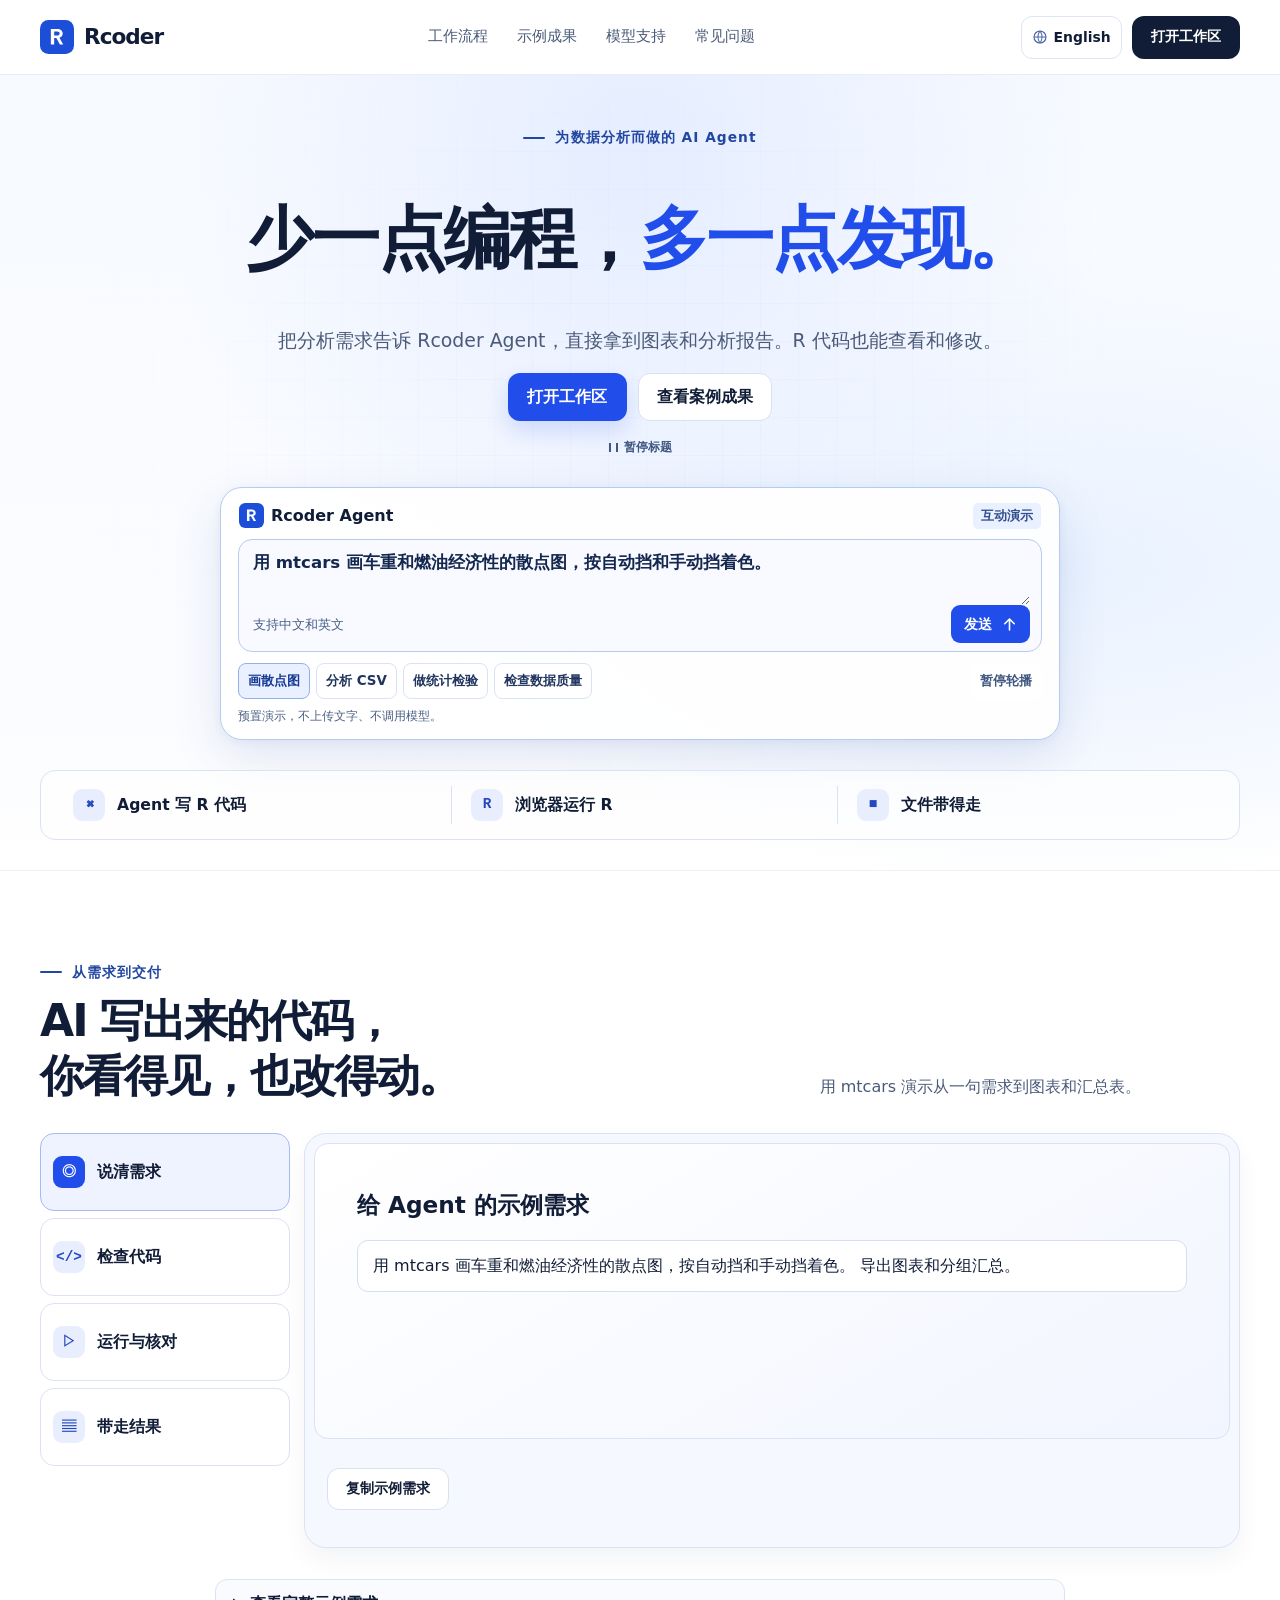
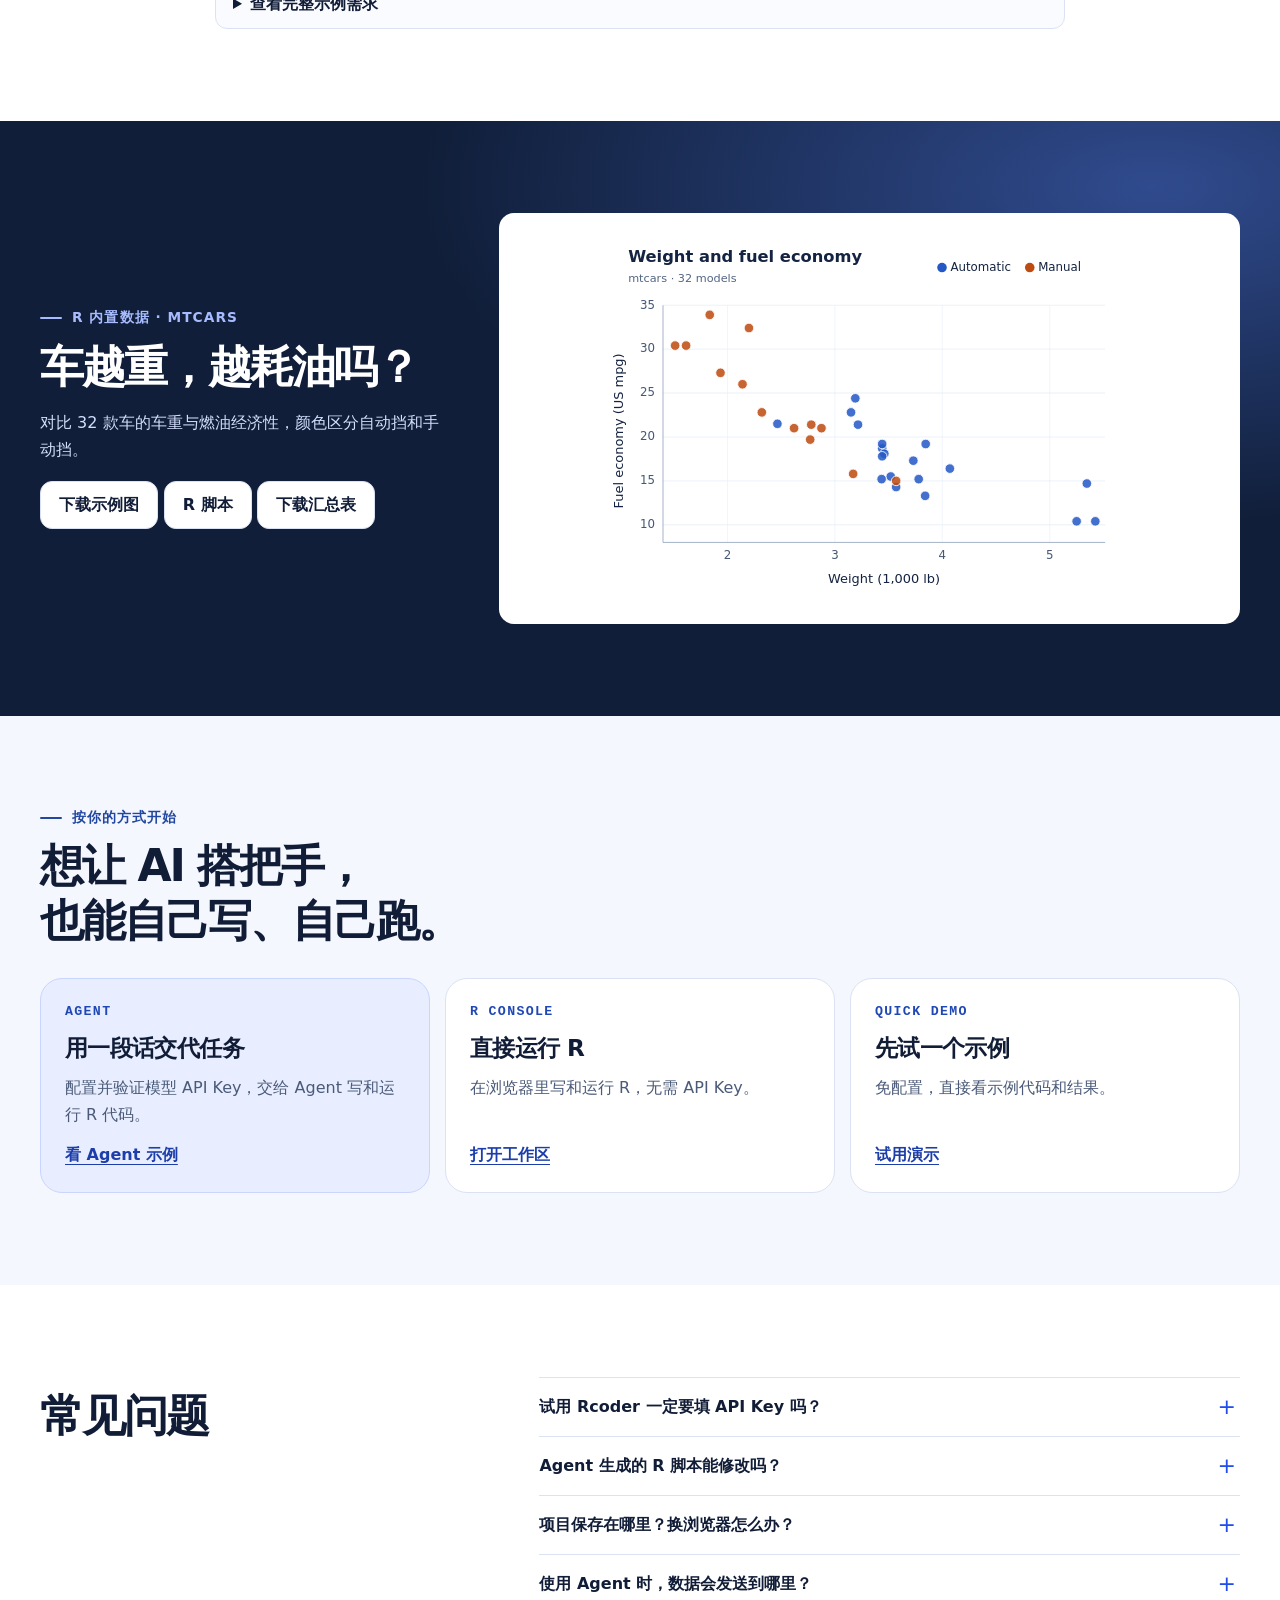
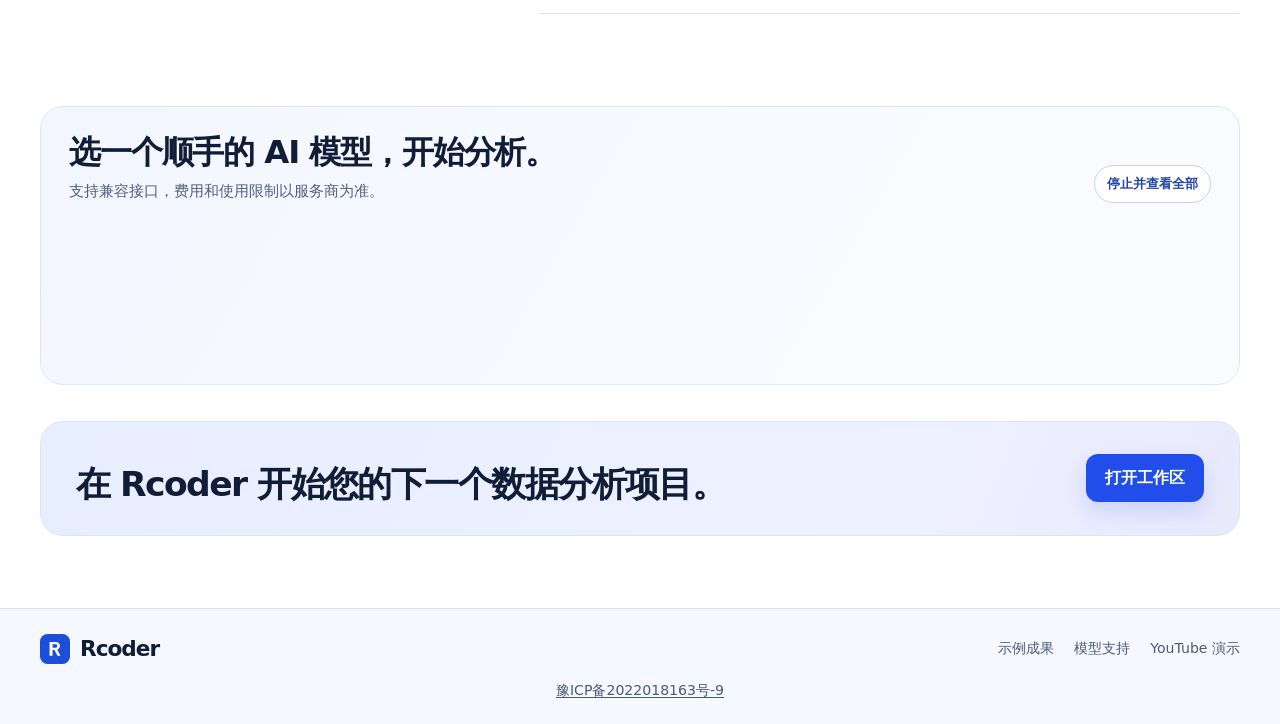
==== commit 54c50536: "Show mtcars and a realistic sample CSV on the homepage" ====
--- a/docs/index.html
+++ b/docs/index.html
@@ -13,7 +13,7 @@
 <link rel="icon" href="assets/rcoder.svg" type="image/svg+xml">
 <link rel="stylesheet" href="styles.css?v=home-copy-1">
 <script src="app.js" defer></script>
-<script src="composer.js?v=2" defer></script>
+<script src="composer.js?v=3" defer></script>
 <script src="hero-typing.js?v=2" defer></script>
 <meta name="robots" content="noindex, follow">
 <link rel="stylesheet" href="models.css?v=3">
@@ -86,7 +86,7 @@
           <form class="agent-form" aria-describedby="agent-privacy">
             <label for="agent-input" class="sr-only">分析提示词</label>
             <div class="agent-box">
-              <textarea id="agent-input" rows="2" maxlength="400" placeholder="输入你想做的分析…">用 R 复刻 Anscombe 四重奏的 2×2 散点图，加上线性拟合线。</textarea>
+              <textarea id="agent-input" rows="2" maxlength="400" placeholder="输入你想做的分析…">用 mtcars 画车重和燃油经济性的散点图，按自动挡和手动挡着色。</textarea>
               <div class="agent-box-tools">
                 <span class="agent-input-hint">支持中文和英文</span>
                 <button type="submit" class="agent-send" disabled>
@@ -96,7 +96,7 @@
             </div>
             <div class="agent-select">
               <div class="agent-chips" role="group" aria-label="选择演示场景">
-                <button type="button" data-scene="0" aria-pressed="true">复刻图表</button>
+                <button type="button" data-scene="0" aria-pressed="true">画散点图</button>
                 <button type="button" data-scene="1" aria-pressed="false">分析 CSV</button>
                 <button type="button" data-scene="2" aria-pressed="false">做统计检验</button>
                 <button type="button" data-scene="3" aria-pressed="false">检查数据质量</button>
@@ -111,16 +111,16 @@
             <p class="agent-sent"></p>
             <div class="agent-artifacts" hidden>
               <div class="agent-code"><div><span aria-hidden="true">R</span><code class="agent-filename"></code></div><pre tabindex="0" aria-label="示例 R 代码"><code class="agent-code-content"></code></pre></div>
-              <div class="agent-output"><h3></h3><div class="agent-graphic"></div><p></p><a class="agent-chart-link" href="assets/anscombe-chart.webp" target="_blank" rel="noopener" hidden>查看原尺寸图表</a></div>
+              <div class="agent-output"><h3></h3><div class="agent-graphic"></div><p></p><a class="agent-chart-link" href="assets/mtcars-chart.svg" target="_blank" rel="noopener" hidden>查看原尺寸图表</a><a class="agent-chart-link agent-csv-link" href="assets/my-sales.csv" download hidden>下载示例 CSV</a></div>
             </div>
             <a class="agent-next" href="https://rcoder.rlearner.com/" target="_blank" rel="noopener noreferrer" hidden>打开 Rcoder 运行你的任务</a>
           </div>
           <template id="agent-scenes">
-            <div data-title="复刻图表" data-prompt="用 R 复刻 Anscombe 四重奏的 2×2 散点图，加上线性拟合线。" data-note="Anscombe 四重奏" data-detail="趋势线相近，数据分布却完全不同。" data-labels=""></div>
-            <div data-title="分析 CSV" data-prompt="按地区汇总示例销售表的销售额，画柱状图，并导出汇总 CSV。" data-note="各地区销售总额" data-detail="示例数据合计 450，西区比东区多 50。" data-labels="东区|西区"></div>
+            <div data-title="画散点图" data-prompt="用 mtcars 画车重和燃油经济性的散点图，按自动挡和手动挡着色。" data-note="车重与燃油经济性" data-detail="在这 32 款车里，较重的车型通常每加仑行驶里程更短。" data-labels=""></div>
+            <div data-title="分析 CSV" data-prompt="帮我把 my-sales.csv 按地区汇总销售额，画柱状图，再导出汇总表。" data-note="各地区销售总额" data-detail="已记录金额合计 450；西区比东区多 50。" data-labels="东区|西区"></div>
             <div data-title="做统计检验" data-prompt="用 PlantGrowth 比较三组植物的平均干重，做单因素方差分析并绘制箱线图。" data-note="PlantGrowth · 三组比较" data-detail="单因素 ANOVA：F(2, 27) = 4.85，p = 0.0159；箱线图展示每组分布。" data-labels="对照|处理 1|处理 2"></div>
-            <div data-title="检查数据质量" data-prompt="检查示例销售表的缺失价格和重复订单，列出对应行。" data-note="示例销售表检查" data-detail="标记问题行，不自动删除或填补。" data-labels="缺失价格|重复订单"></div>
-            <div data-idle="" data-running="正在展示写代码和运行步骤…" data-done="样例结果已展开" data-custom="这是你输入的任务。这里不运行自定义提示词，请到 Rcoder 工作台执行。" data-sent="已发送：" data-anscombe-alt="Anscombe 四组数据的四张散点图，趋势线相似，但点的分布差别很大。"></div>
+            <div data-title="检查数据质量" data-prompt="帮我检查 my-sales.csv 里缺失的销售额和重复订单，列出行号。" data-note="销售表检查" data-detail="只标记问题行，不自动改原文件。" data-labels="缺失金额|重复订单"></div>
+            <div data-idle="" data-running="正在展示写代码和运行步骤…" data-done="样例结果已展开" data-custom="这是你输入的任务。这里不运行自定义提示词，请到 Rcoder 工作台执行。" data-sent="已发送：" data-chart-alt="散点图：32 款汽车的车重和燃油经济性，按变速箱类型着色"></div>
           </template>
         </section>
 
@@ -137,7 +137,7 @@
     <div class="shell">
       <div class="section-heading">
         <div><p class="eyebrow"><span class="eye-line"></span> 从需求到交付</p><h2 id="workflow-heading">AI 写出来的代码，<br>你看得见，也改得动。</h2></div>
-        <p>从一条需求到图表和汇总表，用 Anscombe 四重奏走一遍。</p>
+        <p>用 mtcars 演示从一句需求到图表和汇总表。</p>
       </div>
       <div class="workflow-board">
         <div class="step-list" role="tablist" aria-label="Agent 工作流程" aria-orientation="vertical">
@@ -149,34 +149,34 @@
         <div class="step-content">
           <section class="step-panel" id="panel-prompt" role="tabpanel" aria-labelledby="tab-prompt" tabindex="0">
             <div class="artifact-sheet">
-              <h3>给 Agent 的示例需求</h3><blockquote>用 R 自带的 anscombe 数据画四组共享坐标范围的散点图，并保存图表和汇总表。</blockquote>
+              <h3>给 Agent 的示例需求</h3><blockquote>用 mtcars 画车重和燃油经济性的散点图，按自动挡和手动挡着色。 导出图表和分组汇总。</blockquote>
             </div>
             <div class="step-caption"><button class="button button-quiet copy-button" id="copy-prompt" type="button">复制示例需求</button></div>
           </section>
           <section class="step-panel" id="panel-code" role="tabpanel" aria-labelledby="tab-code" tabindex="0" hidden>
             <div class="artifact-sheet">
-              <p class="artifact-kicker">R · scripts/explore.R</p><h3>脚本留在项目里</h3><pre><code>data(anscombe)
-lm(y1 ~ x1, data = anscombe)
-plot(anscombe$x1, anscombe$y1)</code></pre><p>这是用来说明流程的代码片段，不是完整脚本，也不会在此处运行。</p>
-            </div>
-            <div class="step-caption"><div><h3>脚本留在项目里</h3><p>打开 <code>scripts/explore.R</code>，检查读入的数据、绘图逻辑和输出路径；需要时直接编辑。</p></div></div>
+              <p class="artifact-kicker">R · scripts/mtcars.R</p><h3>脚本留在项目里</h3><pre><code>d &lt;- datasets::mtcars
+colors &lt;- c("#2458c6", "#be4b10")
+plot(mpg ~ wt, data = d, pch = 19, col = colors[d$am + 1L])</code></pre><p>这是用来说明流程的代码片段，不是完整脚本，也不会在此处运行。</p>
+            </div>
+            <div class="step-caption"><div><h3>脚本留在项目里</h3><p>打开 <code>scripts/mtcars.R</code>，检查读入的数据、绘图逻辑和输出路径；需要时直接编辑。</p></div></div>
           </section>
           <section class="step-panel" id="panel-run" role="tabpanel" aria-labelledby="tab-run" tabindex="0" hidden>
             <div class="artifact-sheet">
-              <h3>运行完成，也要打开结果看看</h3><ul><li>确认图表的坐标、分面和数据来源。</li><li>打开项目中的 PNG，不只看运行完成提示。</li><li>核对 CSV 的列名、分组和数值。</li></ul>
-            </div>
-            <div class="step-caption"><div><h3>运行完成，也要打开结果看看</h3><p>回看 Agent 的运行反馈，打开 PNG 预览，核对坐标、分面和数据来源。</p></div></div>
+              <h3>运行完成，也要打开结果看看</h3><ul><li>确认车重和燃油经济性的单位。</li><li>打开项目中的 PNG，不只看运行完成提示。</li><li>核对 CSV 的列名、分组和数值。</li></ul>
+            </div>
+            <div class="step-caption"><div><h3>运行完成，也要打开结果看看</h3><p>回看 Agent 的运行反馈，打开 PNG 预览，核对坐标、图例和数据来源。</p></div></div>
           </section>
           <section class="step-panel" id="panel-output" role="tabpanel" aria-labelledby="tab-output" tabindex="0" hidden>
-            <figure class="workspace-shot output-shot"><img src="assets/anscombe-chart.webp" width="960" height="840" loading="lazy" alt="该项目实际导出的 Anscombe 四联散点图，坐标范围相同"><div class="export-files"><p class="eyebrow">本次案例文件</p><ul><li><span class="file-type">R</span><code>scripts/explore.R</code></li><li><span class="file-type file-type-png">PNG</span><code>output/anscombe_quartet.png</code></li><li><span class="file-type file-type-csv">CSV</span><code>output/anscombe_summary.csv</code></li></ul></div></figure>
-            <div class="step-caption"><div><h3>从项目里取走成果</h3><p>在工作区下载需要的文件，或者导出项目 ZIP。下载后可直接打开文件，核对图表和数据。</p></div><a class="button button-quiet sample-download" href="assets/anscombe-chart.webp" download="rcoder-anscombe.webp">下载示例图</a></div>
+            <figure class="workspace-shot output-shot"><img src="assets/mtcars-chart.svg" width="960" height="680" loading="lazy" alt="散点图：32 款汽车的车重和燃油经济性，按变速箱类型着色"><div class="export-files"><p class="eyebrow">本次案例文件</p><ul><li><span class="file-type">R</span><code>scripts/mtcars.R</code></li><li><span class="file-type file-type-png">PNG</span><code>output/mtcars_chart.png</code></li><li><span class="file-type file-type-csv">CSV</span><code>output/mtcars_summary.csv</code></li></ul></div></figure>
+            <div class="step-caption"><div><h3>从项目里取走成果</h3><p>在工作区下载需要的文件，或者导出项目 ZIP。下载后可直接打开文件，核对图表和数据。</p></div><a class="button button-quiet sample-download" href="assets/mtcars-chart.svg" download="rcoder-mtcars.svg">下载示例图</a></div>
           </section>
         </div>
       </div>
       <p id="copy-status" class="copy-status" data-success="示例需求已复制。" data-fallback="已展开并选中示例需求，请使用系统复制。" role="status" aria-live="polite"></p>
       <details class="prompt-details" id="prompt-details">
         <summary>查看完整示例需求</summary>
-        <div class="prompt-text" id="prompt-text">用 R 内置的 anscombe 数据，写并运行 scripts/explore.R。用 base R 画 2×2 散点图：四组使用相同坐标范围，每组加一条线性拟合线。保存 PNG 到 output/anscombe_quartet.png；另存 CSV，列出各组 x、y 均值、相关系数和斜率。注明数据来源，并把这张图标为基于数据的新绘制，不复制论文原图。</div>
+        <div class="prompt-text" id="prompt-text">用 mtcars 画车重和燃油经济性的散点图，按自动挡和手动挡着色。 用 base R，保存 PNG 到 output/mtcars_chart.png，再导出每种变速箱的车型数、平均车重和平均 mpg 到 output/mtcars_summary.csv。</div>
       </details>
     </div>
   </section>
@@ -184,13 +184,12 @@
   <section class="demo section" id="demo" aria-labelledby="demo-heading">
     <div class="shell demo-grid">
       <div>
-        <p class="eyebrow"><span class="eye-line"></span> 公开数据案例 · ANSCOMBE</p>
-        <h2 id="demo-heading">先看图，再解释数字。</h2>
-        <p>Anscombe 四重奏的四组数据，相关系数都约为 0.82，散点分布却截然不同。</p>
-        <p class="demo-note">数据来自 R 内置 Anscombe 四重奏；这是基于数据的新绘制，不是论文原图。</p>
-        <a class="button button-quiet release-case-download" href="assets/anscombe-chart.webp" download="rcoder-anscombe.webp">下载示例图</a>
-      </div>
-      <figure class="release-case-chart"><img src="assets/anscombe-chart.webp" width="960" height="840" loading="lazy" alt="该项目实际导出的 Anscombe 四联散点图，坐标范围相同"></figure>
+        <p class="eyebrow"><span class="eye-line"></span> R 内置数据 · MTCARS</p>
+        <h2 id="demo-heading">车越重，越耗油吗？</h2>
+        <p>对比 32 款车的车重与燃油经济性，颜色区分自动挡和手动挡。</p>
+        <a class="button button-quiet release-case-download" href="assets/mtcars-chart.svg" download="rcoder-mtcars.svg">下载示例图</a> <a class="button button-quiet release-case-download" href="assets/mtcars.R" download>R 脚本</a> <a class="button button-quiet release-case-download" href="assets/mtcars_summary.csv" download>下载汇总表</a>
+      </div>
+      <figure class="release-case-chart"><img src="assets/mtcars-chart.svg" width="960" height="680" loading="lazy" alt="散点图：32 款汽车的车重和燃油经济性，按变速箱类型着色"></figure>
     </div>
   </section>
 
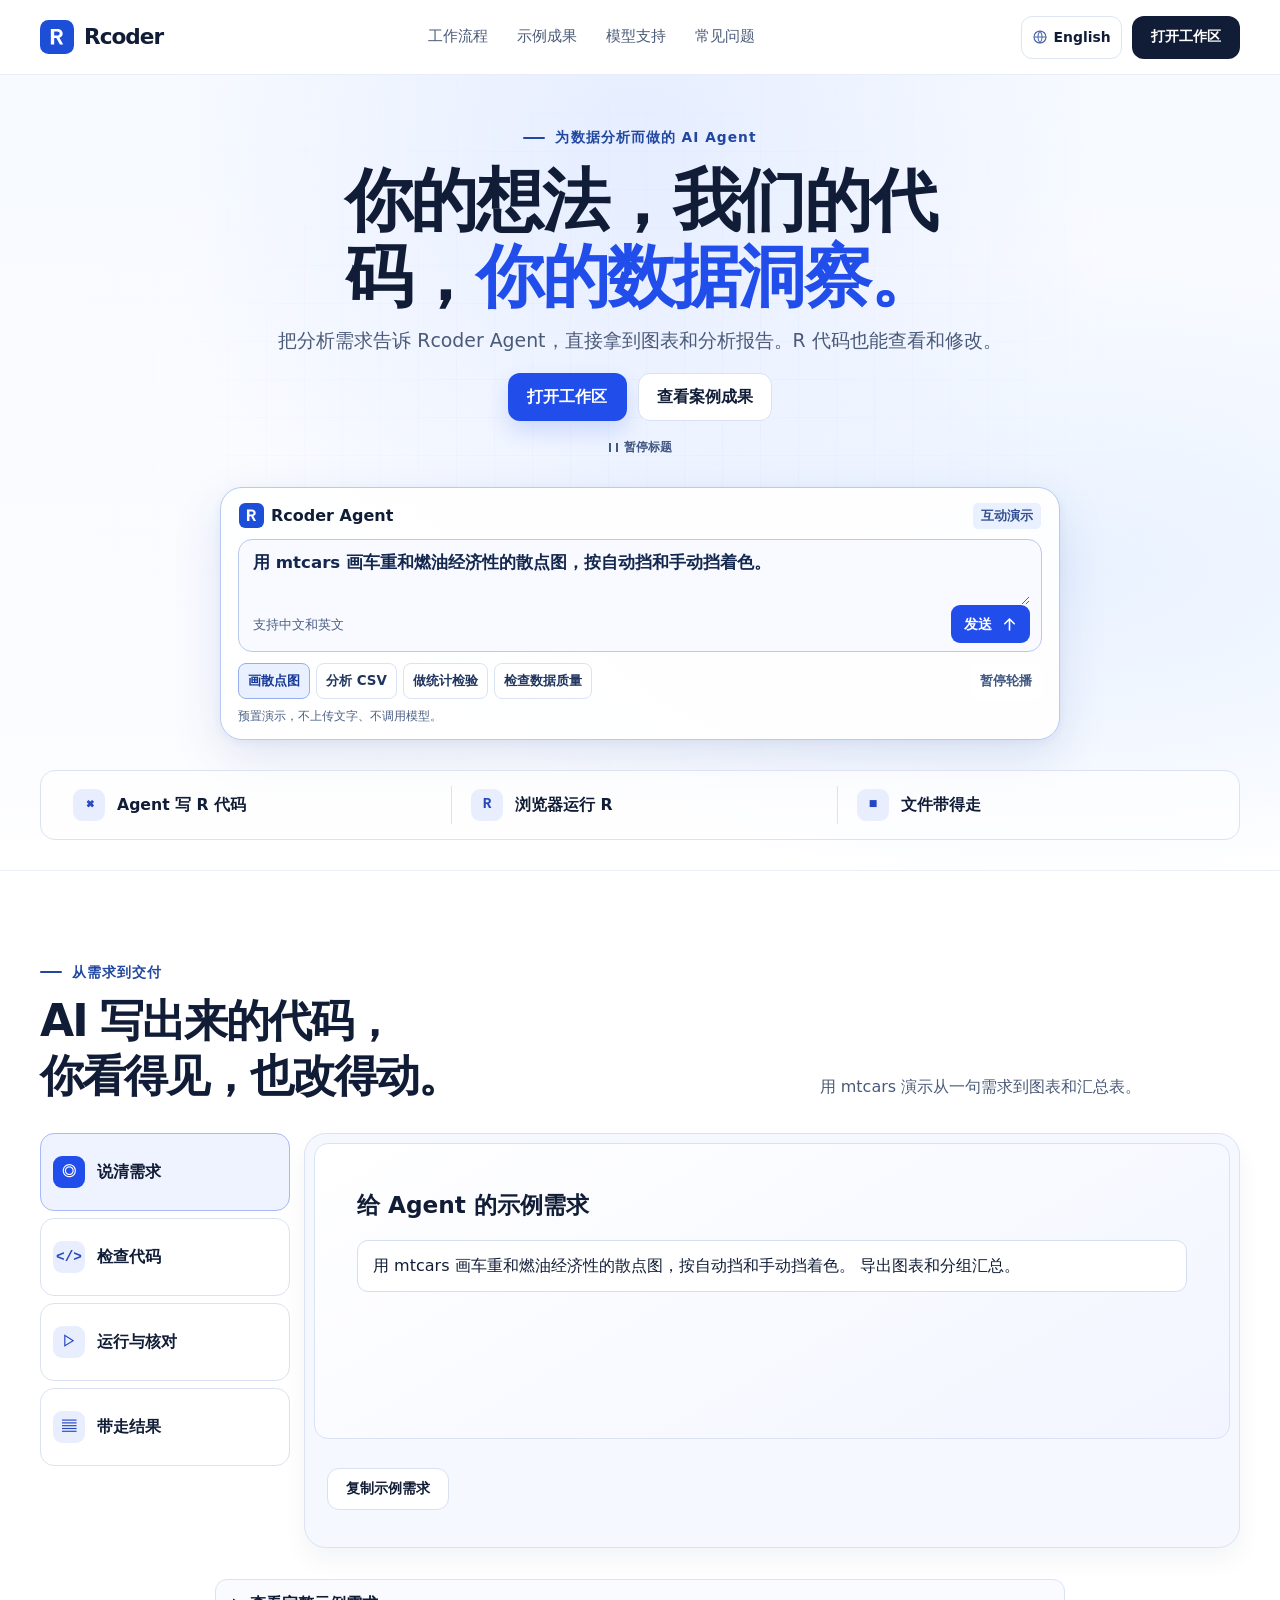
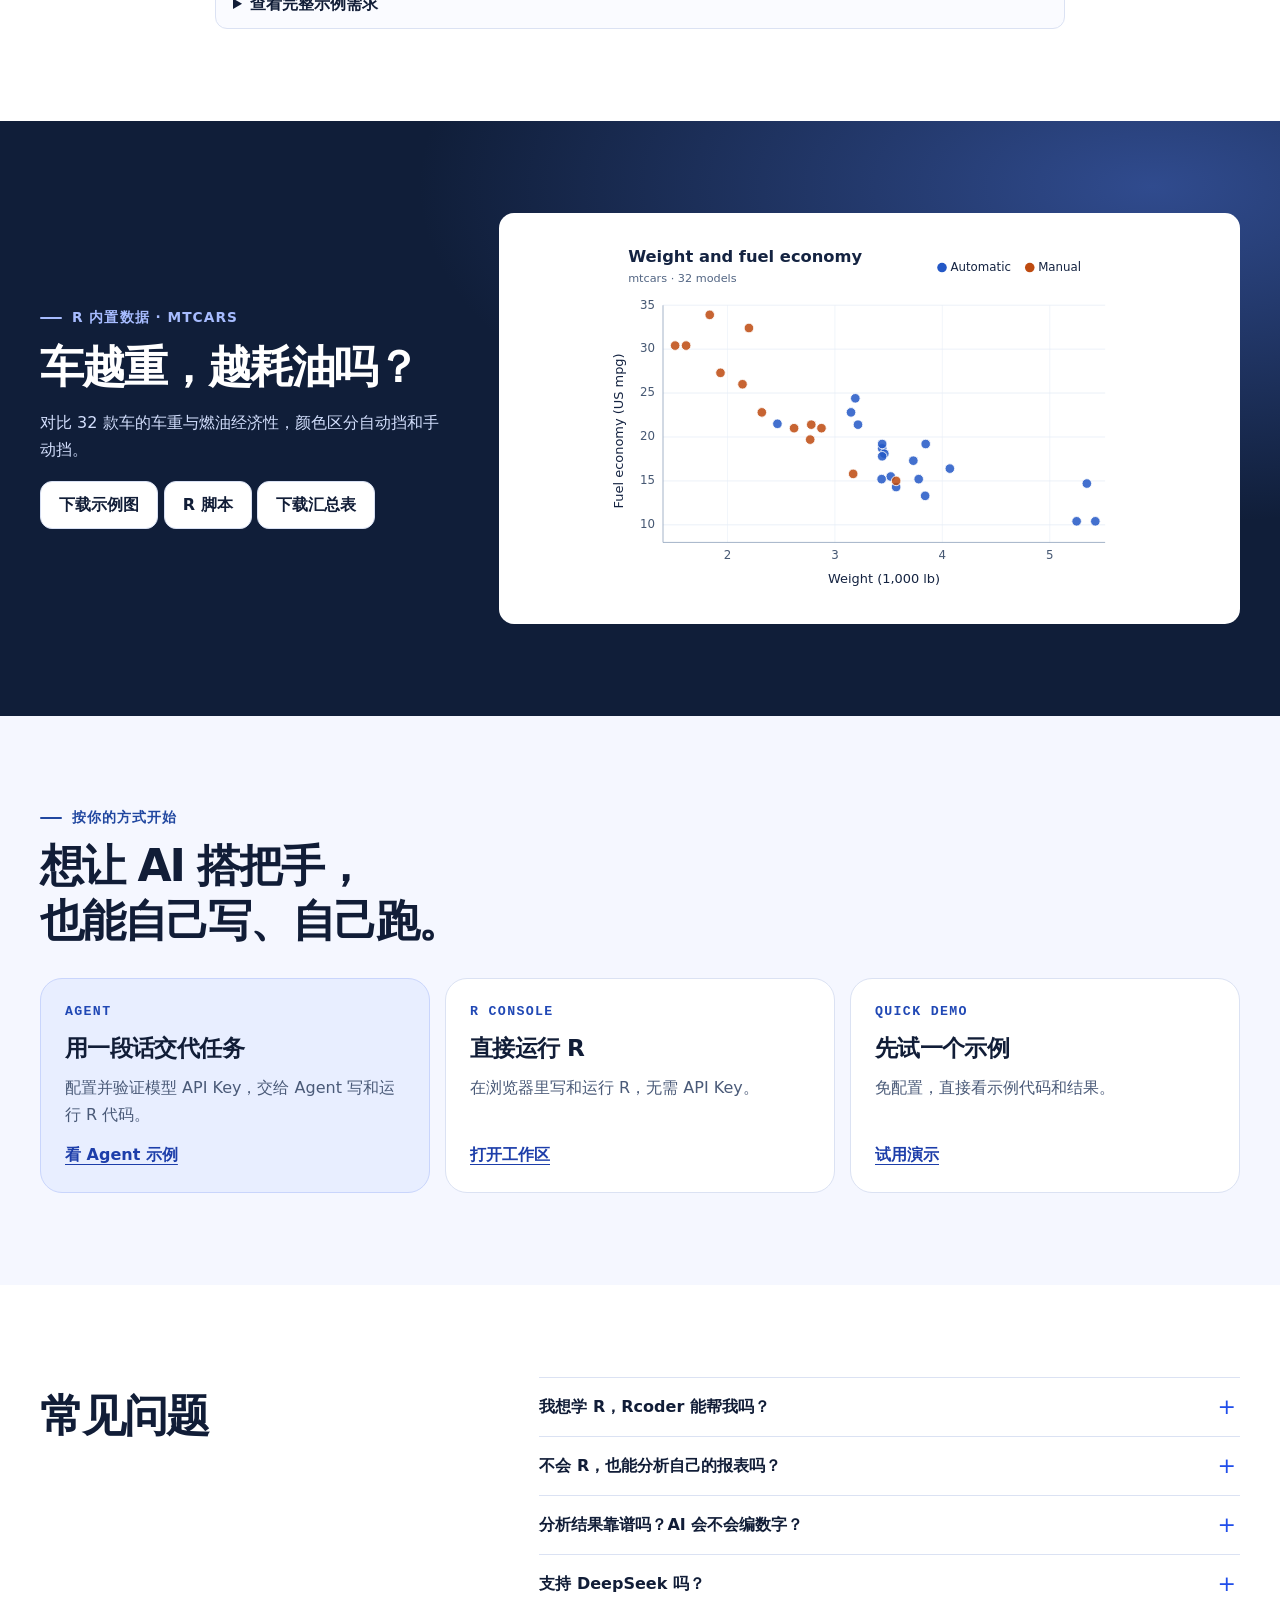
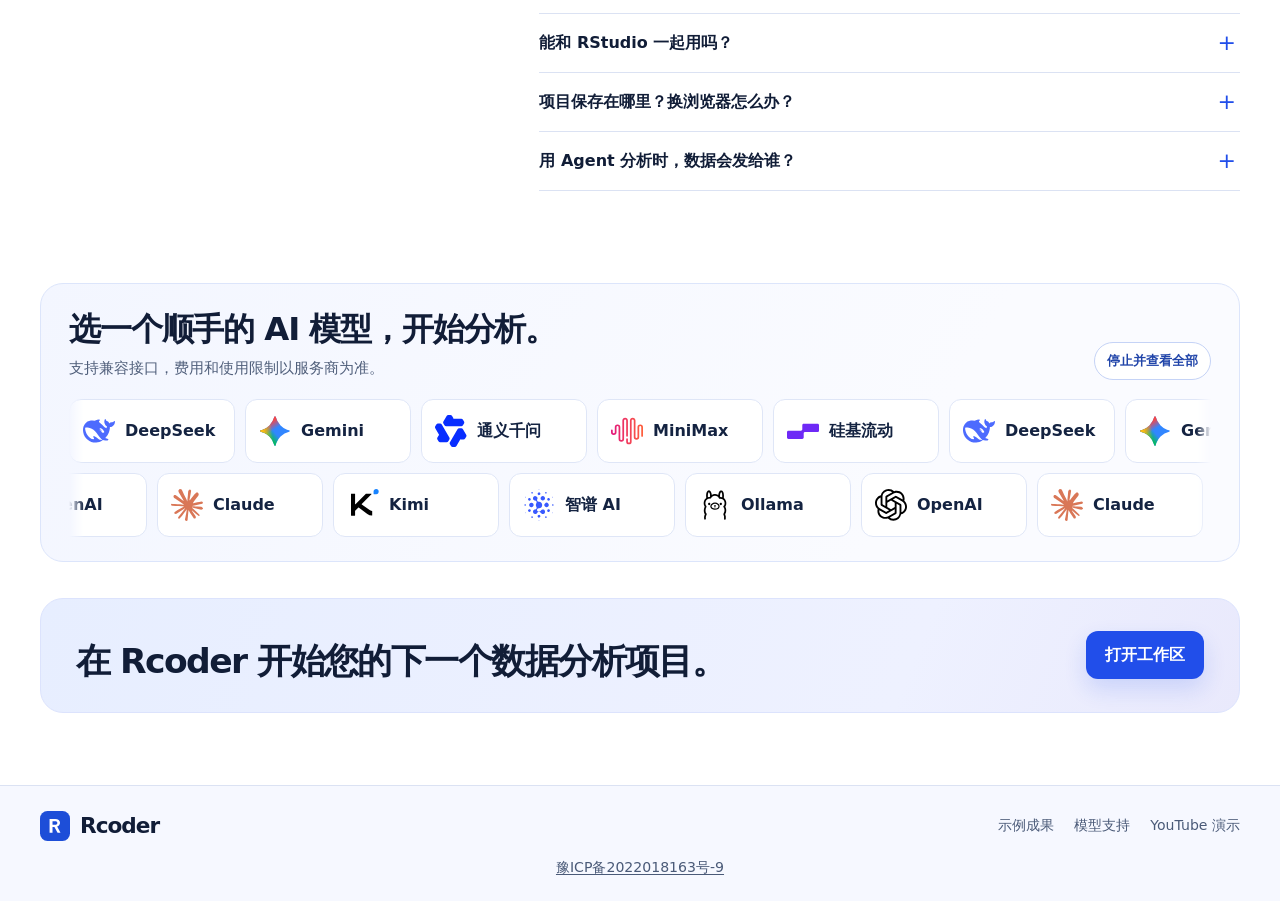
==== commit 29559c89: "Rewrite homepage FAQs around common visitor questions" ====
--- a/docs/index.html
+++ b/docs/index.html
@@ -215,10 +215,13 @@
     <div class="shell faq-grid">
       <div><h2 id="faq-heading">常见问题</h2></div>
       <div class="faq-list">
-        <details><summary>试用 Rcoder 一定要填 API Key 吗？</summary><p>不用。手动写代码、运行 R 和看图表都不需要模型 API Key。使用 Agent 时才需要配置并验证模型 Key，模型调用的计费和限制取决于所选服务。</p></details>
-        <details><summary>Agent 生成的 R 脚本能修改吗？</summary><p>可以。它是项目里的普通 R 文件，可以在编辑器里阅读和调整，再重新运行。输出也应打开核对，不把 Agent 的文字回复当作验收。</p></details>
-        <details><summary>项目保存在哪里？换浏览器怎么办？</summary><p>项目数据保存在当前浏览器的站点存储。换设备、浏览器或工作区域名前，先下载并打开项目 ZIP 检查，再在新环境导入验证。ZIP 以项目文件为主，不是整个工作区状态的快照。</p></details>
-        <details><summary>使用 Agent 时，数据会发送到哪里？</summary><p>项目默认保存在浏览器里，但 Agent 请求会发给你配置的模型服务；你给出的提示、附件或被纳入请求的项目上下文可能随请求发送。使用敏感数据前请核对服务政策和项目要求。</p></details>
+        <details><summary>我想学 R，Rcoder 能帮我吗？</summary><p>可以。告诉 Rcoder 你现在会什么、想学什么，它可以按你的程度安排练习。比如用你关心的数据画第一张图，边跑代码边解释；遇到报错，也可以接着问。</p></details>
+        <details><summary>不会 R，也能分析自己的报表吗？</summary><p>可以。导入 CSV，用平常说话的方式交代任务，比如「按月份汇总销售额，画出趋势」。Rcoder Agent 会写 R 代码、运行分析并生成图表，你可以拿原表核对。</p></details>
+        <details><summary>分析结果靠谱吗？AI 会不会编数字？</summary><p>用 Agent 跑分析时，图表和统计数值来自实际执行的 R 代码。代码和输出都能打开核对，改完也可以再跑。AI 仍可能读错字段、选错方法或解读有误，重要结论要复核。</p></details>
+        <details><summary>支持 DeepSeek 吗？</summary><p>支持，也可以配置 OpenAI、Claude、Gemini 等主流模型。使用 Agent 需要配置所选服务；只想手动运行 R，不需要模型 API Key。</p></details>
+        <details><summary>能和 RStudio 一起用吗？</summary><p>可以。把 RStudio 里的 R 脚本和数据文件导入 Rcoder，或从 Rcoder 导出项目 ZIP，解压后用 RStudio 打开其中的 <code>.Rproj</code> 文件。换环境后，部分 R 包可能需要重新安装。</p></details>
+        <details><summary>项目保存在哪里？换浏览器怎么办？</summary><p>项目文件默认保存在当前浏览器。换浏览器、设备或域名前，先导出 ZIP，并在新环境确认能打开。ZIP 保存的是项目文件，不是整个工作区状态。</p></details>
+        <details><summary>用 Agent 分析时，数据会发给谁？</summary><p>Agent 会向你配置的模型服务发送请求，提示词和纳入请求的附件或项目内容也可能随请求发送。处理敏感数据前，请先确认服务政策和数据使用要求。</p></details>
       </div>
     </div>
   </section>
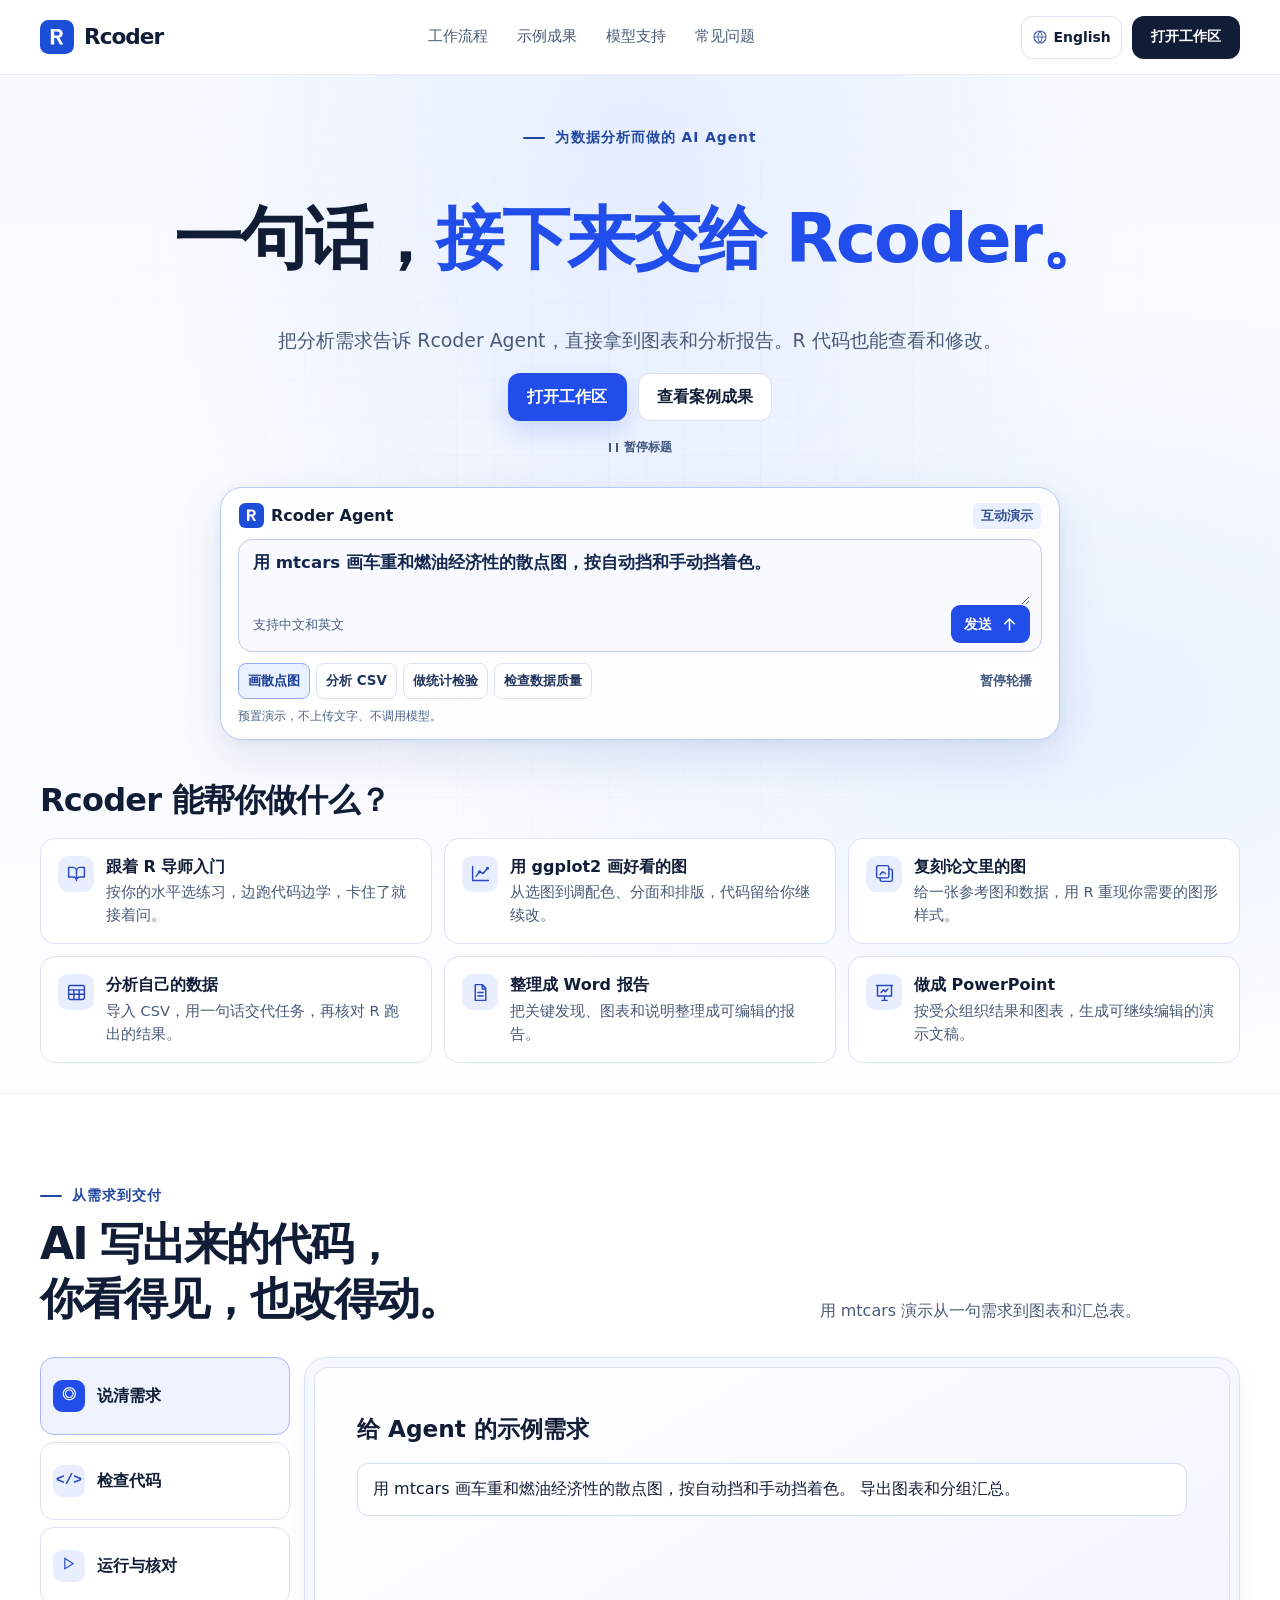
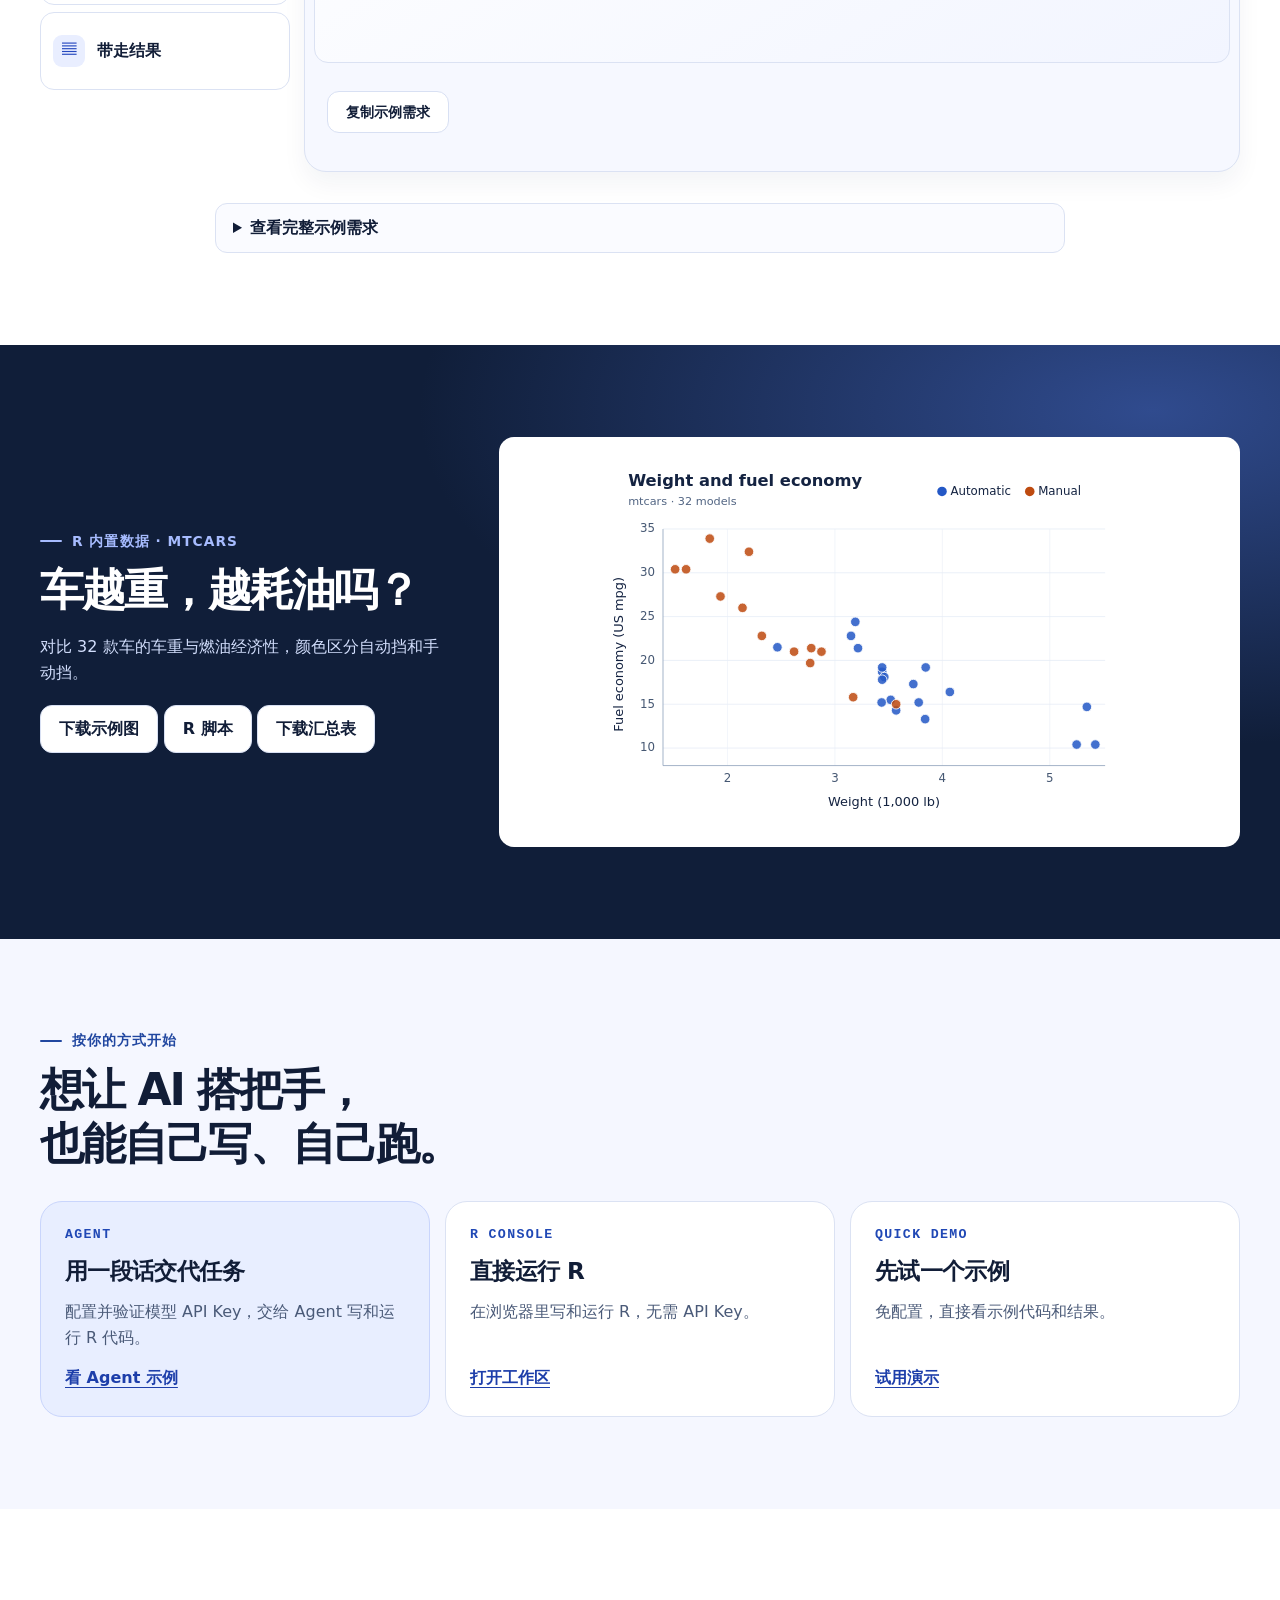
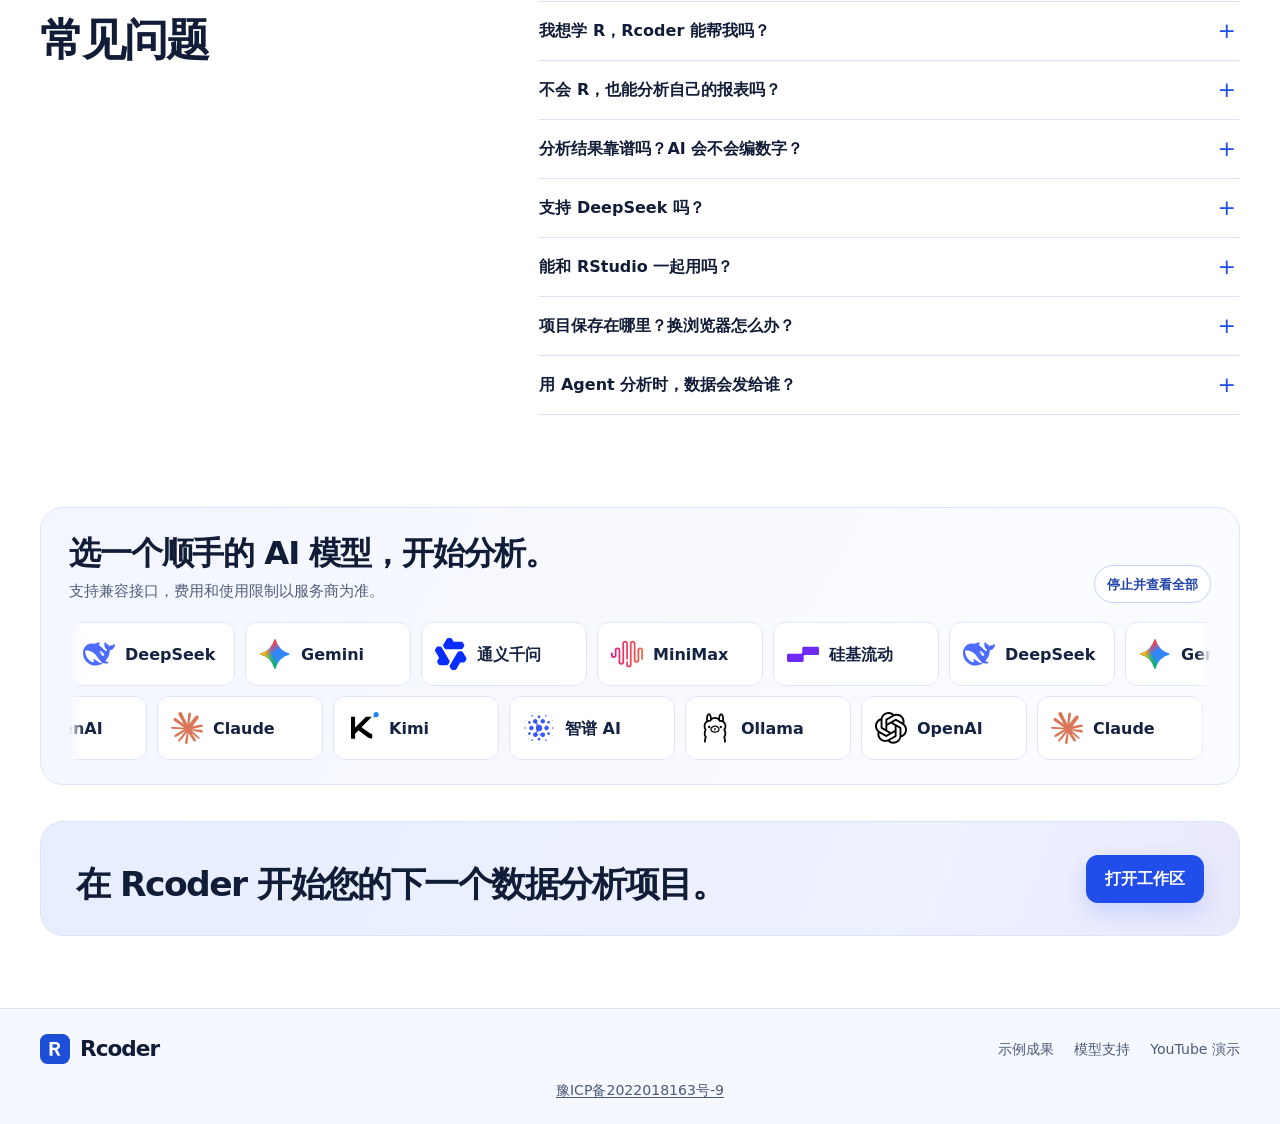
==== commit a45ca715: "Replace the homepage proof strip with six capability cards" ====
--- a/docs/index.html
+++ b/docs/index.html
@@ -11,7 +11,7 @@
 <link rel="alternate" hreflang="en" href="https://shalom-lab.github.io/rcoder-home/en/">
 <link rel="alternate" hreflang="x-default" href="https://shalom-lab.github.io/rcoder-home/">
 <link rel="icon" href="assets/rcoder.svg" type="image/svg+xml">
-<link rel="stylesheet" href="styles.css?v=home-copy-1">
+<link rel="stylesheet" href="styles.css?v=capabilities-1">
 <script src="app.js" defer></script>
 <script src="composer.js?v=3" defer></script>
 <script src="hero-typing.js?v=2" defer></script>
@@ -125,11 +125,17 @@
         </section>
 
       </div>
-      <div class="proof-strip" aria-label="Rcoder 核心能力">
-        <div><span class="proof-icon">⌘</span><div><strong>Agent 写 R 代码</strong></div></div>
-        <div><span class="proof-icon">R</span><div><strong>浏览器运行 R</strong></div></div>
-        <div><span class="proof-icon">■</span><div><strong>文件带得走</strong></div></div>
-      </div>
+      <section class="capabilities" id="capabilities" aria-labelledby="capabilities-heading">
+        <h2 id="capabilities-heading">Rcoder 能帮你做什么？</h2>
+        <ul class="capability-grid" role="list">
+          <li class="capability-card"><span class="capability-icon"><svg viewBox="0 0 24 24" fill="none" stroke="currentColor" stroke-width="1.65" stroke-linecap="round" stroke-linejoin="round" aria-hidden="true"><path d="M3 5h5a4 4 0 0 1 4 4v11a4 4 0 0 0-4-4H3zm18 0h-5a4 4 0 0 0-4 4v11a4 4 0 0 1 4-4h5z"/></svg></span><div><h3>跟着 R 导师入门</h3><p>按你的水平选练习，边跑代码边学，卡住了就接着问。</p></div></li>
+          <li class="capability-card"><span class="capability-icon"><svg viewBox="0 0 24 24" fill="none" stroke="currentColor" stroke-width="1.65" stroke-linecap="round" stroke-linejoin="round" aria-hidden="true"><path d="M3 4v16h18M7 15l4-5 4 2 5-6"/><circle cx="11" cy="10" r="1"/><circle cx="20" cy="6" r="1"/></svg></span><div><h3>用 ggplot2 画好看的图</h3><p>从选图到调配色、分面和排版，代码留给你继续改。</p></div></li>
+          <li class="capability-card"><span class="capability-icon"><svg viewBox="0 0 24 24" fill="none" stroke="currentColor" stroke-width="1.65" stroke-linecap="round" stroke-linejoin="round" aria-hidden="true"><rect x="3" y="3" width="14" height="14" rx="2"/><path d="M7 17v2a2 2 0 0 0 2 2h10a2 2 0 0 0 2-2V9a2 2 0 0 0-2-2h-2M7 13l3-3 3 2"/></svg></span><div><h3>复刻论文里的图</h3><p>给一张参考图和数据，用 R 重现你需要的图形样式。</p></div></li>
+          <li class="capability-card"><span class="capability-icon"><svg viewBox="0 0 24 24" fill="none" stroke="currentColor" stroke-width="1.65" stroke-linecap="round" stroke-linejoin="round" aria-hidden="true"><rect x="3" y="4" width="18" height="16" rx="2"/><path d="M3 9h18M3 14h18M9 9v11M15 9v11"/></svg></span><div><h3>分析自己的数据</h3><p>导入 CSV，用一句话交代任务，再核对 R 跑出的结果。</p></div></li>
+          <li class="capability-card"><span class="capability-icon"><svg viewBox="0 0 24 24" fill="none" stroke="currentColor" stroke-width="1.65" stroke-linecap="round" stroke-linejoin="round" aria-hidden="true"><path d="M6 3h8l4 4v14H6zM14 3v5h4M9 12h6m-6 4h6"/></svg></span><div><h3>整理成 Word 报告</h3><p>把关键发现、图表和说明整理成可编辑的报告。</p></div></li>
+          <li class="capability-card"><span class="capability-icon"><svg viewBox="0 0 24 24" fill="none" stroke="currentColor" stroke-width="1.65" stroke-linecap="round" stroke-linejoin="round" aria-hidden="true"><path d="M3 4h18m-1 0v12H4V4m8 12v5m-3 0h6M8 12l3-3 2 2 3-3"/></svg></span><div><h3>做成 PowerPoint</h3><p>按受众组织结果和图表，生成可继续编辑的演示文稿。</p></div></li>
+        </ul>
+      </section>
     </div>
   </section>
 
--- a/docs/styles.css
+++ b/docs/styles.css
@@ -55,11 +55,7 @@
 .file-type{display:inline-flex;align-items:center;justify-content:center;min-width:28px;padding:1px 4px;border-radius:5px;background:#d9e4ff;color:#153087;font-weight:820;font-size:.69rem;line-height:1.5;letter-spacing:.02em;white-space:nowrap}
 .file-type-png{background:#e6dfff;color:#593394}.file-type-csv{background:#d9f1e5;color:#176946}
 .hero-visual figcaption{font-size:.81rem;color:#5a698b;margin:12px 0 0;text-align:center}
-.proof-strip{margin-top:58px;display:grid;grid-template-columns:repeat(3,1fr);gap:8px;border:1px solid var(--line);background:#ffffffa8;border-radius:15px;padding:15px 24px}
-.proof-strip>div{display:flex;align-items:center;gap:12px;padding:3px 8px}
-.proof-strip>div+div{border-left:1px solid var(--line);padding-left:19px}
-.proof-icon,.step-mark{width:32px;height:32px;display:grid;place-items:center;border-radius:9px;background:#e9eeff;color:#2548bf;font-family:var(--mono);font-size:.9rem;font-weight:800;flex:none}
-.proof-strip strong{display:block;font-size:.98rem}
+.step-mark{width:32px;height:32px;display:grid;place-items:center;border-radius:9px;background:#e9eeff;color:#2548bf;font-family:var(--mono);font-size:.9rem;font-weight:800;flex:none}
 .section{padding:92px 0}
 .section h2,.closing h2{font-size:clamp(2.02rem,3.45vw,3.18rem);line-height:1.24;letter-spacing:-.045em;font-weight:850;margin:12px 0 0}
 .section-heading{display:grid;grid-template-columns:1.15fr .65fr;gap:36px;align-items:end;margin-bottom:30px}
@@ -131,9 +127,6 @@
   .hero h1{font-size:clamp(2.65rem,8.25vw,4.12rem);margin:14px 0 19px}
   .hero-visual{max-width:680px}
   .hero-visual figcaption{text-align:left;margin-top:9px}
-  .proof-strip{margin-top:25px;padding:11px 13px}
-  .proof-strip>div{padding:3px;gap:8px}
-  .proof-strip>div+div{padding-left:9px}
   .section-heading,.faq-grid,.demo-grid{gap:20px}
   .section-heading>p{margin:0}
   .workflow-board{grid-template-columns:1fr}
@@ -157,10 +150,6 @@
   .stage{border-radius:12px}
   .stage-header{min-height:35px;padding:6px 10px;font-size:.78rem}
   .stage-footer{padding:7px 9px;font-size:.69rem}
-  .proof-strip{grid-template-columns:1fr;padding:9px 13px;gap:1px}
-  .proof-strip>div,.proof-strip>div+div{border-left:0;padding:7px 3px}
-  .proof-strip>div+div{border-top:1px solid var(--line)}
-  .proof-strip strong{font-size:.91rem}
   .section{padding:55px 0}
   .section h2,.closing h2{margin-top:10px}
   .step-list{grid-template-columns:repeat(2,minmax(0,1fr))}
@@ -240,7 +229,6 @@
 .hero-live .hero-description{margin-inline:auto;max-width:47rem;line-height:1.55}
 .hero-live .actions{margin:17px 0 7px}
 .hero-live .hero-note{margin-inline:auto;max-width:45rem;text-wrap:balance}
-.hero-live .proof-strip{margin-top:30px}
 .agent-preview{max-width:840px;margin:25px auto 0;min-width:0;padding:15px 17px 12px;border-radius:22px;border:1px solid #b8c9f3;background:#ffffffec;box-shadow:0 18px 50px #163b8e1e,0 2px 8px #1f4a9a10;scroll-margin-top:89px}
 .agent-top,.agent-box-tools,.agent-select,.agent-result-head{display:flex;align-items:center;justify-content:space-between;gap:10px}
 .agent-top{margin:0 1px 10px}
@@ -293,7 +281,7 @@
 .agent-boxplots svg{display:block;width:100%;max-height:111px}
 .agent-plot-labels{padding-left:10%;display:grid;grid-template-columns:repeat(3,1fr);text-align:center;font-size:.62rem;color:#405579}
 .agent-next{display:inline-block;color:#153fae;text-decoration:underline;font-weight:700;font-size:.89rem}
-@media(max-width:830px){.hero-live{padding-top:35px}.hero-live .proof-strip{margin-top:22px}}
+@media(max-width:830px){.hero-live{padding-top:35px}}
 @media(max-width:560px){
   .hero-live{padding-top:28px}
   .hero-live h1{line-height:1.12}
@@ -347,3 +335,15 @@
 .path-grid .path{display:flex;flex-direction:column;align-items:flex-start}
 .path-grid .text-link{margin-top:auto}
 @media(max-width:860px){.path-grid{grid-template-columns:1fr}}
+
+/* Capabilities under the interactive hero. */
+.capabilities{margin-top:40px;scroll-margin-top:90px}
+.capabilities h2{font-size:clamp(1.5rem,2.6vw,2rem);font-weight:850;line-height:1.25;letter-spacing:-.025em;margin:0 0 18px}
+.capability-grid{list-style:none;padding:0;margin:0;display:grid;grid-template-columns:repeat(3,minmax(0,1fr));gap:12px}
+.capability-card{display:grid;grid-template-columns:auto minmax(0,1fr);align-content:start;align-items:start;gap:12px;padding:17px;border:1px solid var(--line);border-radius:15px;background:#fff}
+.capability-icon{display:grid;place-items:center;width:36px;height:36px;border-radius:10px;background:#e9eeff;color:#2548bf}
+.capability-icon svg{width:21px;height:21px}
+.capability-card h3{font-size:1rem;line-height:1.35;font-weight:790;margin:0}
+.capability-card p{font-size:.91rem;line-height:1.55;color:var(--sub);margin:4px 0 0}
+@media(max-width:860px){.capability-grid{grid-template-columns:repeat(2,minmax(0,1fr))}}
+@media(max-width:520px){.capabilities{margin-top:30px}.capability-grid{grid-template-columns:1fr;gap:9px}.capability-card{padding:13px}}
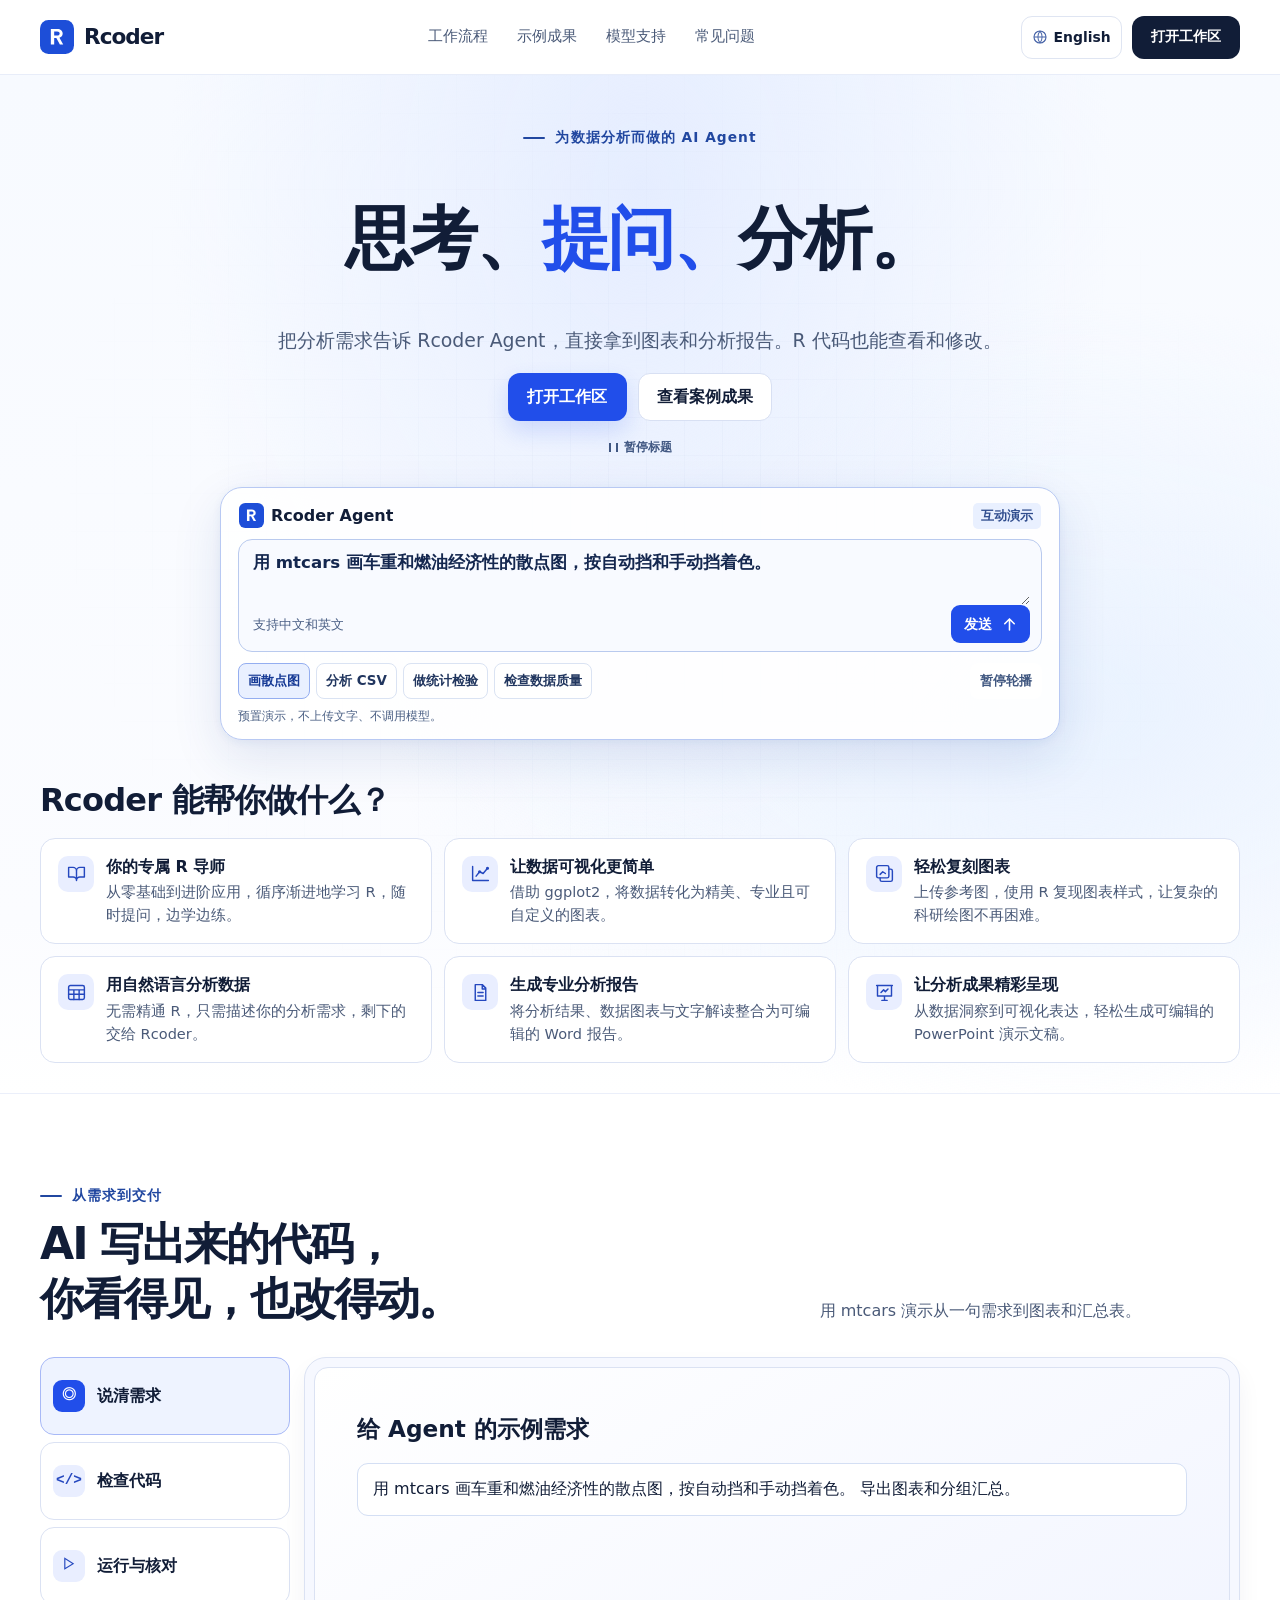
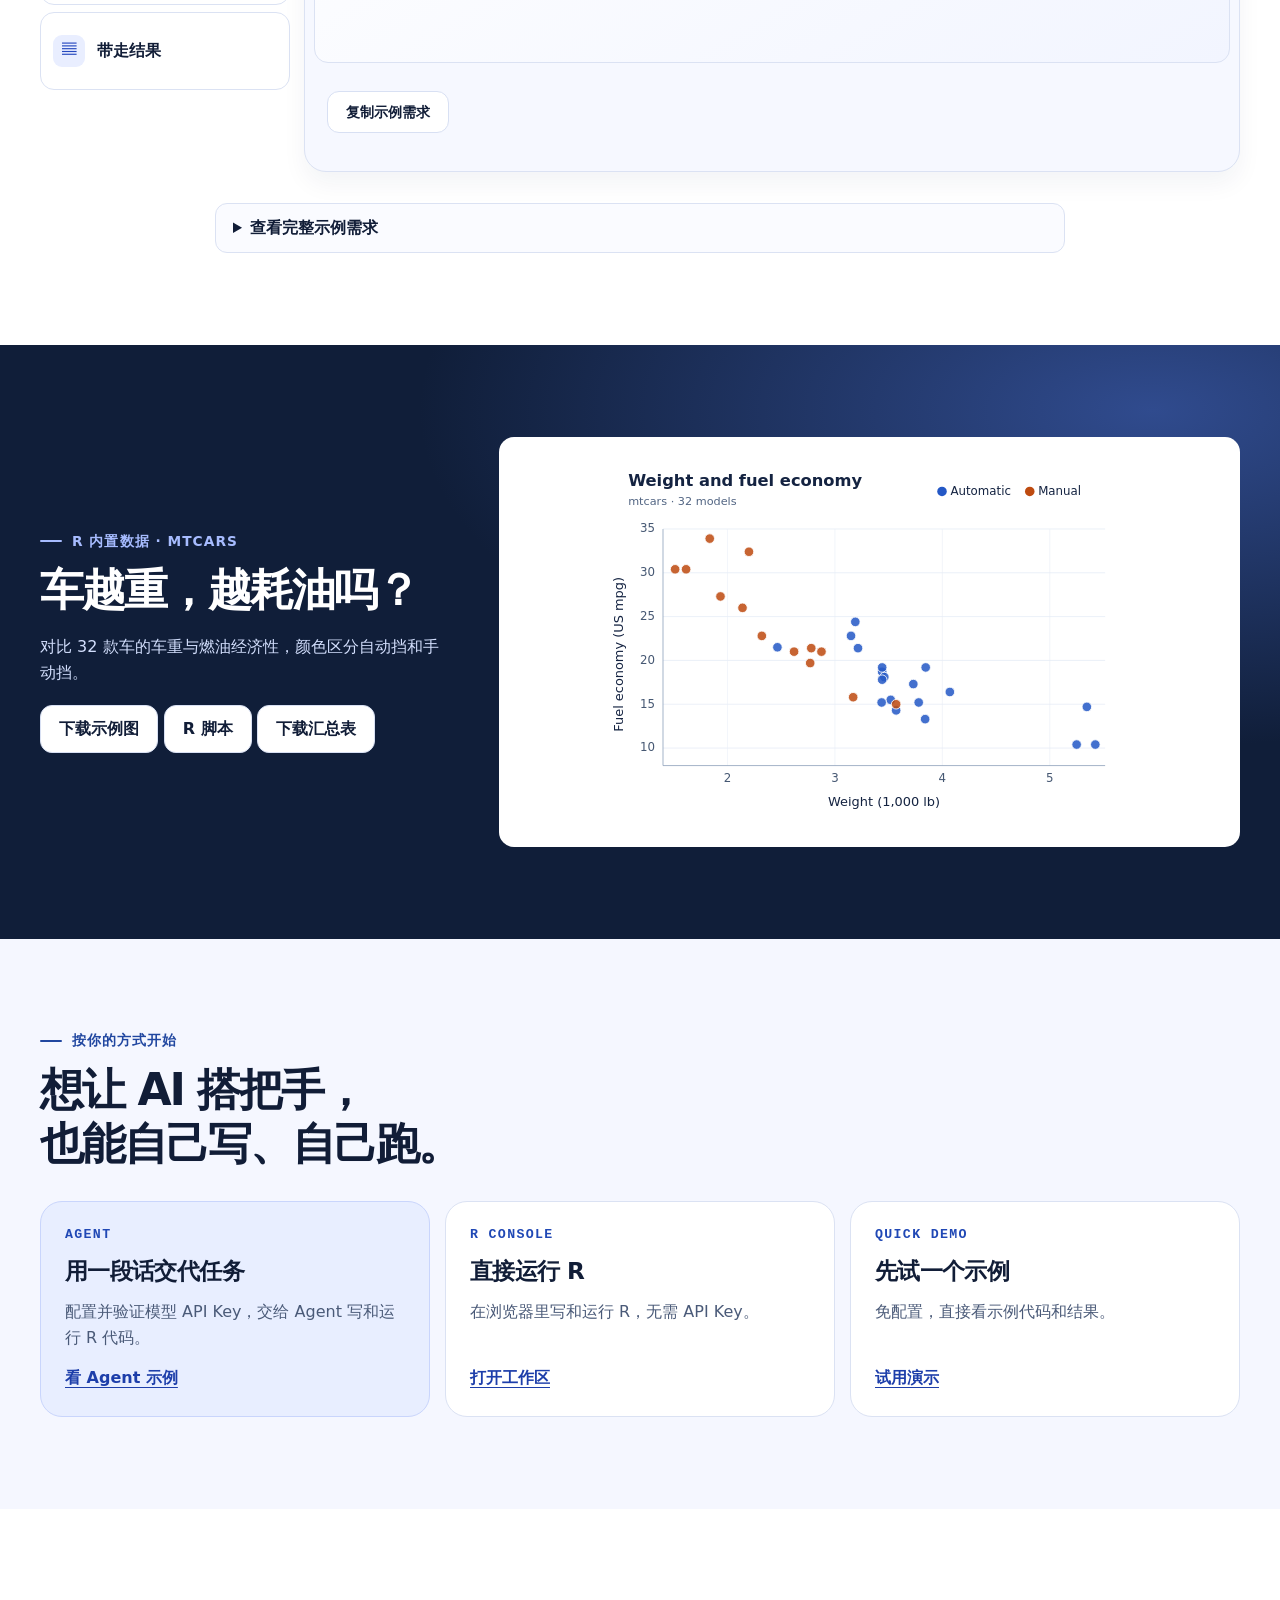
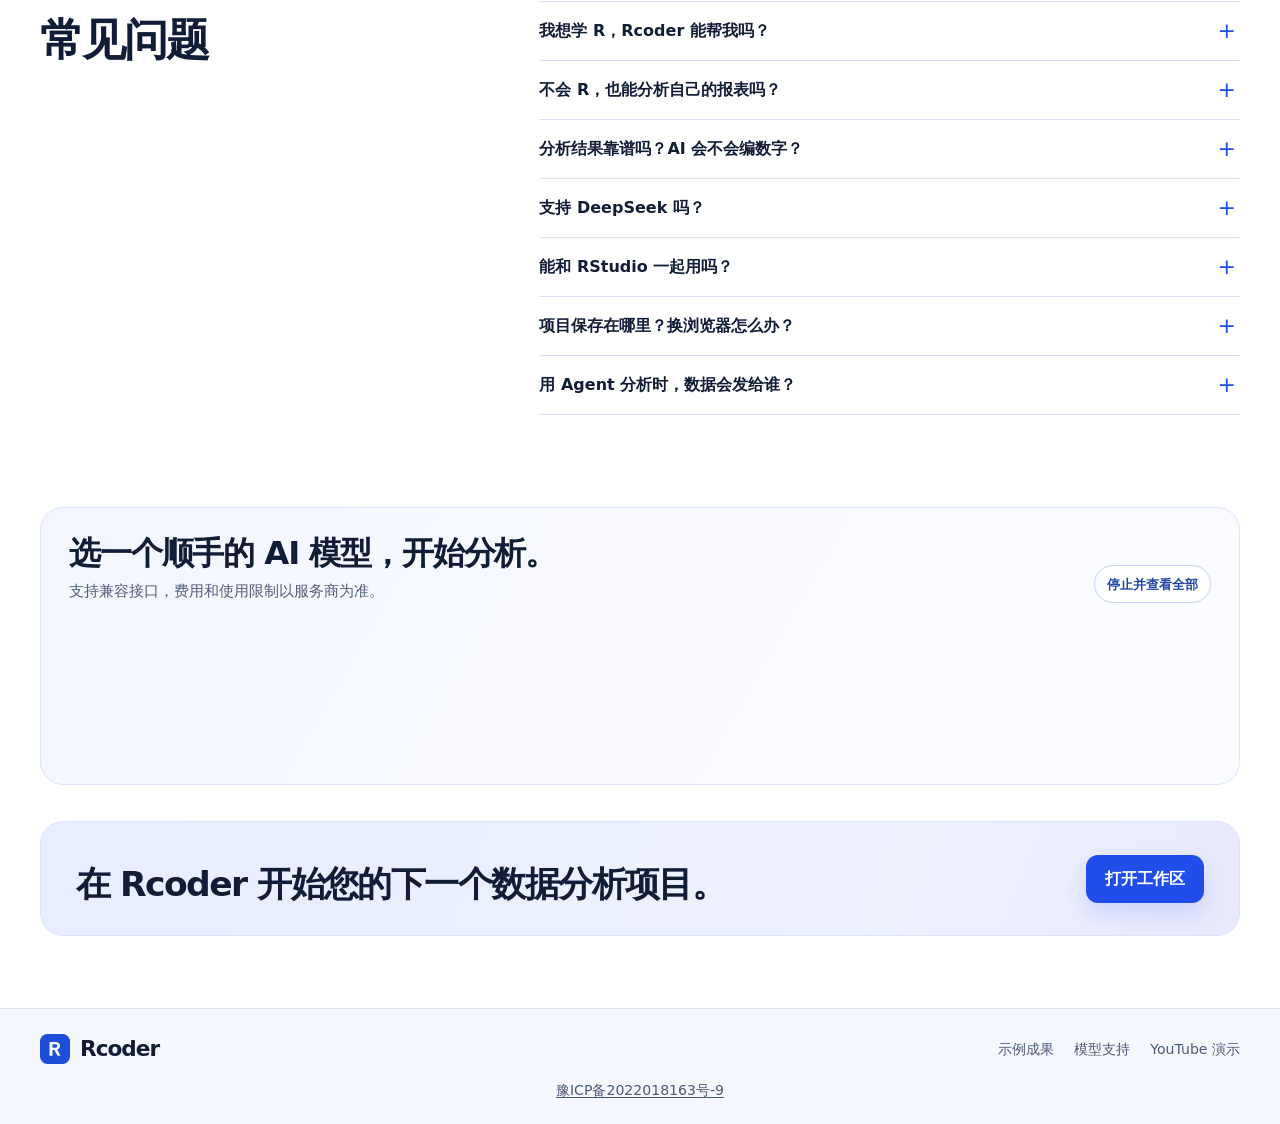
==== commit b3a5896d: "Use the revised bilingual capability card copy" ====
--- a/docs/index.html
+++ b/docs/index.html
@@ -128,12 +128,12 @@
       <section class="capabilities" id="capabilities" aria-labelledby="capabilities-heading">
         <h2 id="capabilities-heading">Rcoder 能帮你做什么？</h2>
         <ul class="capability-grid" role="list">
-          <li class="capability-card"><span class="capability-icon"><svg viewBox="0 0 24 24" fill="none" stroke="currentColor" stroke-width="1.65" stroke-linecap="round" stroke-linejoin="round" aria-hidden="true"><path d="M3 5h5a4 4 0 0 1 4 4v11a4 4 0 0 0-4-4H3zm18 0h-5a4 4 0 0 0-4 4v11a4 4 0 0 1 4-4h5z"/></svg></span><div><h3>跟着 R 导师入门</h3><p>按你的水平选练习，边跑代码边学，卡住了就接着问。</p></div></li>
-          <li class="capability-card"><span class="capability-icon"><svg viewBox="0 0 24 24" fill="none" stroke="currentColor" stroke-width="1.65" stroke-linecap="round" stroke-linejoin="round" aria-hidden="true"><path d="M3 4v16h18M7 15l4-5 4 2 5-6"/><circle cx="11" cy="10" r="1"/><circle cx="20" cy="6" r="1"/></svg></span><div><h3>用 ggplot2 画好看的图</h3><p>从选图到调配色、分面和排版，代码留给你继续改。</p></div></li>
-          <li class="capability-card"><span class="capability-icon"><svg viewBox="0 0 24 24" fill="none" stroke="currentColor" stroke-width="1.65" stroke-linecap="round" stroke-linejoin="round" aria-hidden="true"><rect x="3" y="3" width="14" height="14" rx="2"/><path d="M7 17v2a2 2 0 0 0 2 2h10a2 2 0 0 0 2-2V9a2 2 0 0 0-2-2h-2M7 13l3-3 3 2"/></svg></span><div><h3>复刻论文里的图</h3><p>给一张参考图和数据，用 R 重现你需要的图形样式。</p></div></li>
-          <li class="capability-card"><span class="capability-icon"><svg viewBox="0 0 24 24" fill="none" stroke="currentColor" stroke-width="1.65" stroke-linecap="round" stroke-linejoin="round" aria-hidden="true"><rect x="3" y="4" width="18" height="16" rx="2"/><path d="M3 9h18M3 14h18M9 9v11M15 9v11"/></svg></span><div><h3>分析自己的数据</h3><p>导入 CSV，用一句话交代任务，再核对 R 跑出的结果。</p></div></li>
-          <li class="capability-card"><span class="capability-icon"><svg viewBox="0 0 24 24" fill="none" stroke="currentColor" stroke-width="1.65" stroke-linecap="round" stroke-linejoin="round" aria-hidden="true"><path d="M6 3h8l4 4v14H6zM14 3v5h4M9 12h6m-6 4h6"/></svg></span><div><h3>整理成 Word 报告</h3><p>把关键发现、图表和说明整理成可编辑的报告。</p></div></li>
-          <li class="capability-card"><span class="capability-icon"><svg viewBox="0 0 24 24" fill="none" stroke="currentColor" stroke-width="1.65" stroke-linecap="round" stroke-linejoin="round" aria-hidden="true"><path d="M3 4h18m-1 0v12H4V4m8 12v5m-3 0h6M8 12l3-3 2 2 3-3"/></svg></span><div><h3>做成 PowerPoint</h3><p>按受众组织结果和图表，生成可继续编辑的演示文稿。</p></div></li>
+          <li class="capability-card"><span class="capability-icon"><svg viewBox="0 0 24 24" fill="none" stroke="currentColor" stroke-width="1.65" stroke-linecap="round" stroke-linejoin="round" aria-hidden="true"><path d="M3 5h5a4 4 0 0 1 4 4v11a4 4 0 0 0-4-4H3zm18 0h-5a4 4 0 0 0-4 4v11a4 4 0 0 1 4-4h5z"/></svg></span><div><h3>你的专属 R 导师</h3><p>从零基础到进阶应用，循序渐进地学习 R，随时提问，边学边练。</p></div></li>
+          <li class="capability-card"><span class="capability-icon"><svg viewBox="0 0 24 24" fill="none" stroke="currentColor" stroke-width="1.65" stroke-linecap="round" stroke-linejoin="round" aria-hidden="true"><path d="M3 4v16h18M7 15l4-5 4 2 5-6"/><circle cx="11" cy="10" r="1"/><circle cx="20" cy="6" r="1"/></svg></span><div><h3>让数据可视化更简单</h3><p>借助 ggplot2，将数据转化为精美、专业且可自定义的图表。</p></div></li>
+          <li class="capability-card"><span class="capability-icon"><svg viewBox="0 0 24 24" fill="none" stroke="currentColor" stroke-width="1.65" stroke-linecap="round" stroke-linejoin="round" aria-hidden="true"><rect x="3" y="3" width="14" height="14" rx="2"/><path d="M7 17v2a2 2 0 0 0 2 2h10a2 2 0 0 0 2-2V9a2 2 0 0 0-2-2h-2M7 13l3-3 3 2"/></svg></span><div><h3>轻松复刻图表</h3><p>上传参考图，使用 R 复现图表样式，让复杂的科研绘图不再困难。</p></div></li>
+          <li class="capability-card"><span class="capability-icon"><svg viewBox="0 0 24 24" fill="none" stroke="currentColor" stroke-width="1.65" stroke-linecap="round" stroke-linejoin="round" aria-hidden="true"><rect x="3" y="4" width="18" height="16" rx="2"/><path d="M3 9h18M3 14h18M9 9v11M15 9v11"/></svg></span><div><h3>用自然语言分析数据</h3><p>无需精通 R，只需描述你的分析需求，剩下的交给 Rcoder。</p></div></li>
+          <li class="capability-card"><span class="capability-icon"><svg viewBox="0 0 24 24" fill="none" stroke="currentColor" stroke-width="1.65" stroke-linecap="round" stroke-linejoin="round" aria-hidden="true"><path d="M6 3h8l4 4v14H6zM14 3v5h4M9 12h6m-6 4h6"/></svg></span><div><h3>生成专业分析报告</h3><p>将分析结果、数据图表与文字解读整合为可编辑的 Word 报告。</p></div></li>
+          <li class="capability-card"><span class="capability-icon"><svg viewBox="0 0 24 24" fill="none" stroke="currentColor" stroke-width="1.65" stroke-linecap="round" stroke-linejoin="round" aria-hidden="true"><path d="M3 4h18m-1 0v12H4V4m8 12v5m-3 0h6M8 12l3-3 2 2 3-3"/></svg></span><div><h3>让分析成果精彩呈现</h3><p>从数据洞察到可视化表达，轻松生成可编辑的 PowerPoint 演示文稿。</p></div></li>
         </ul>
       </section>
     </div>
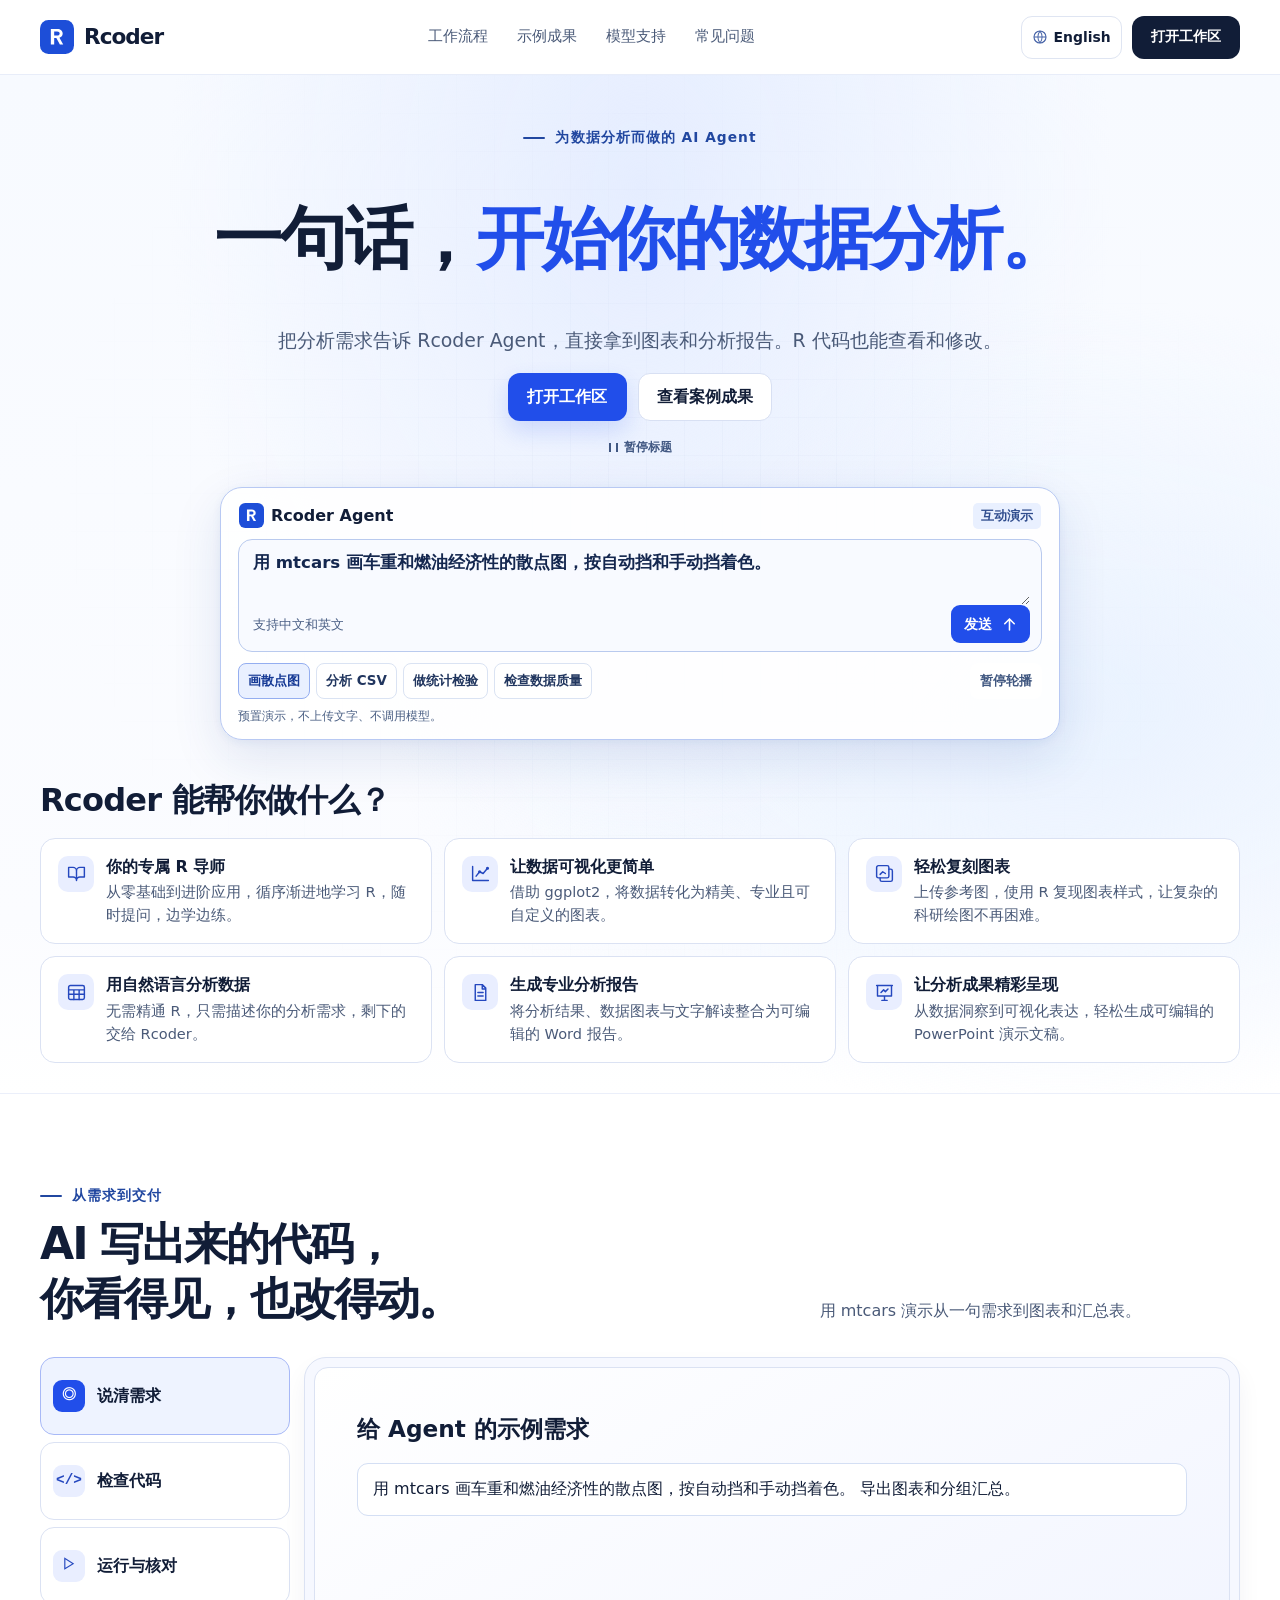
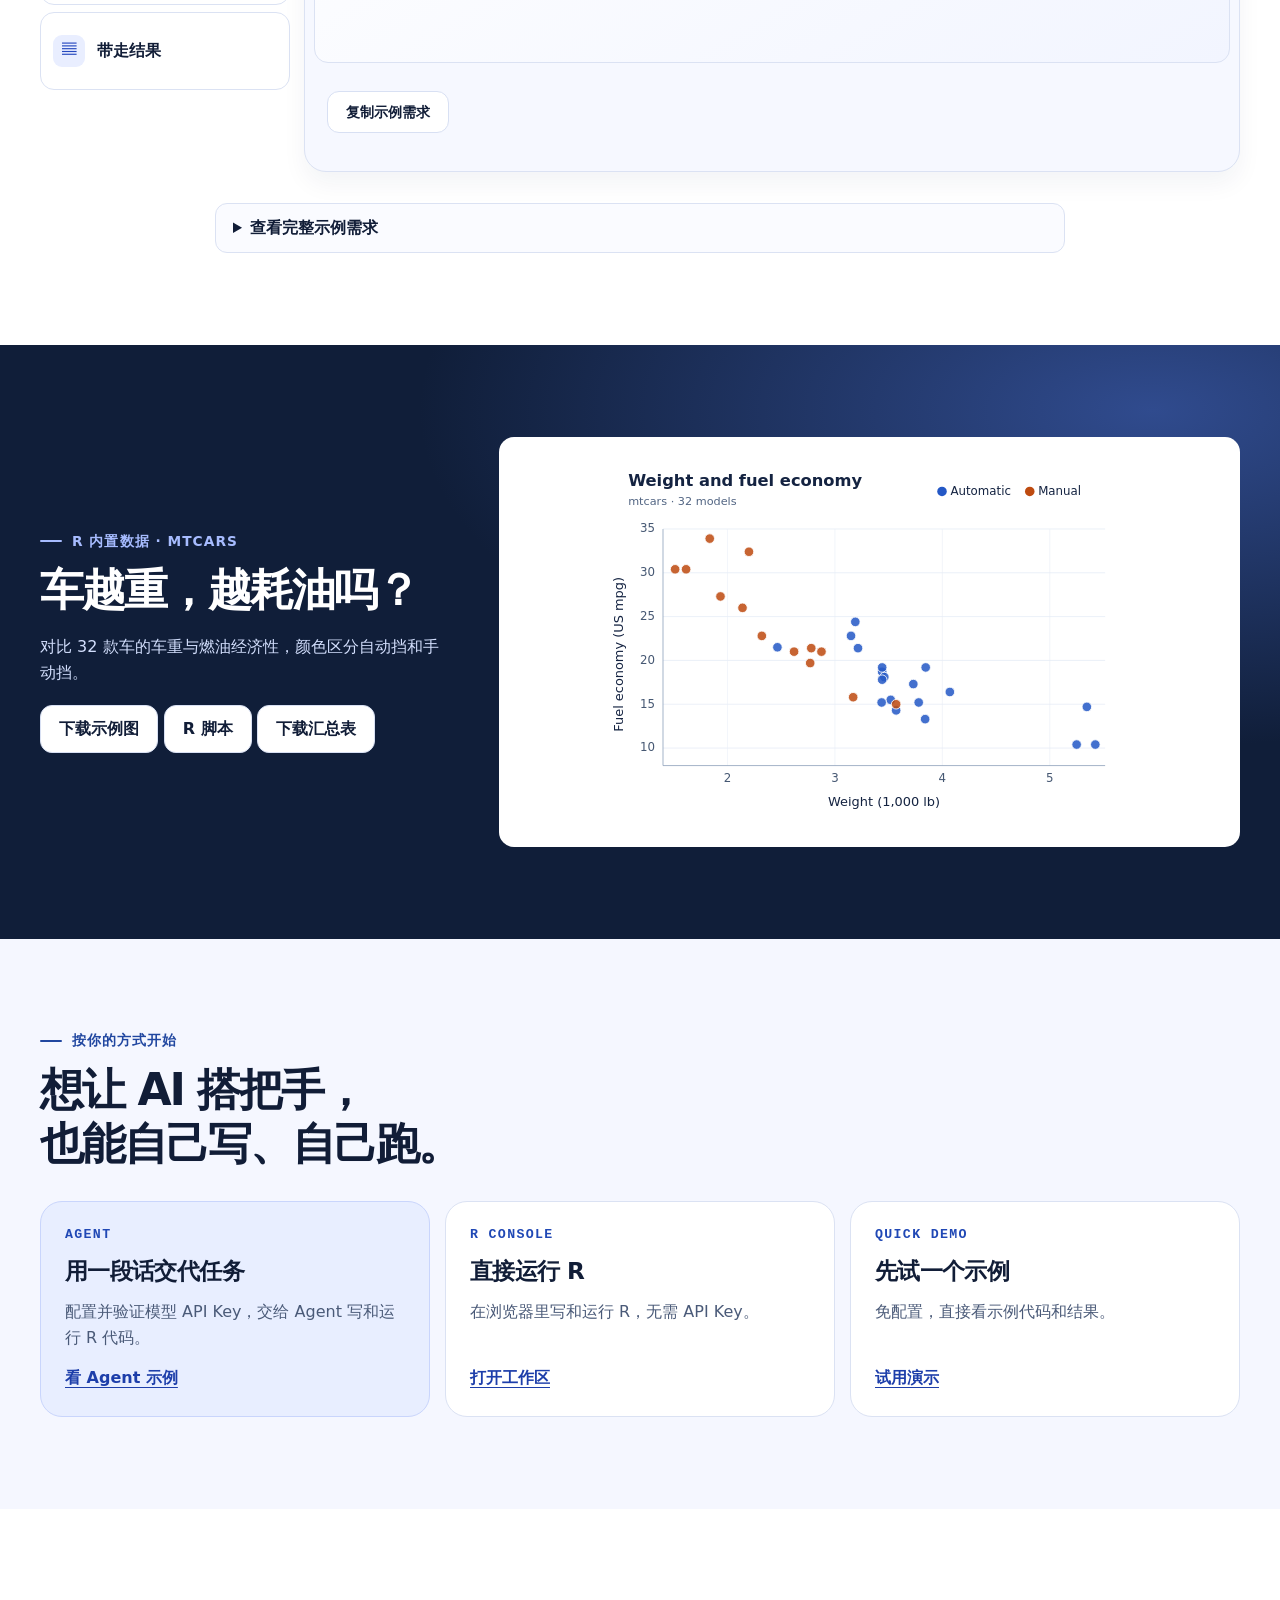
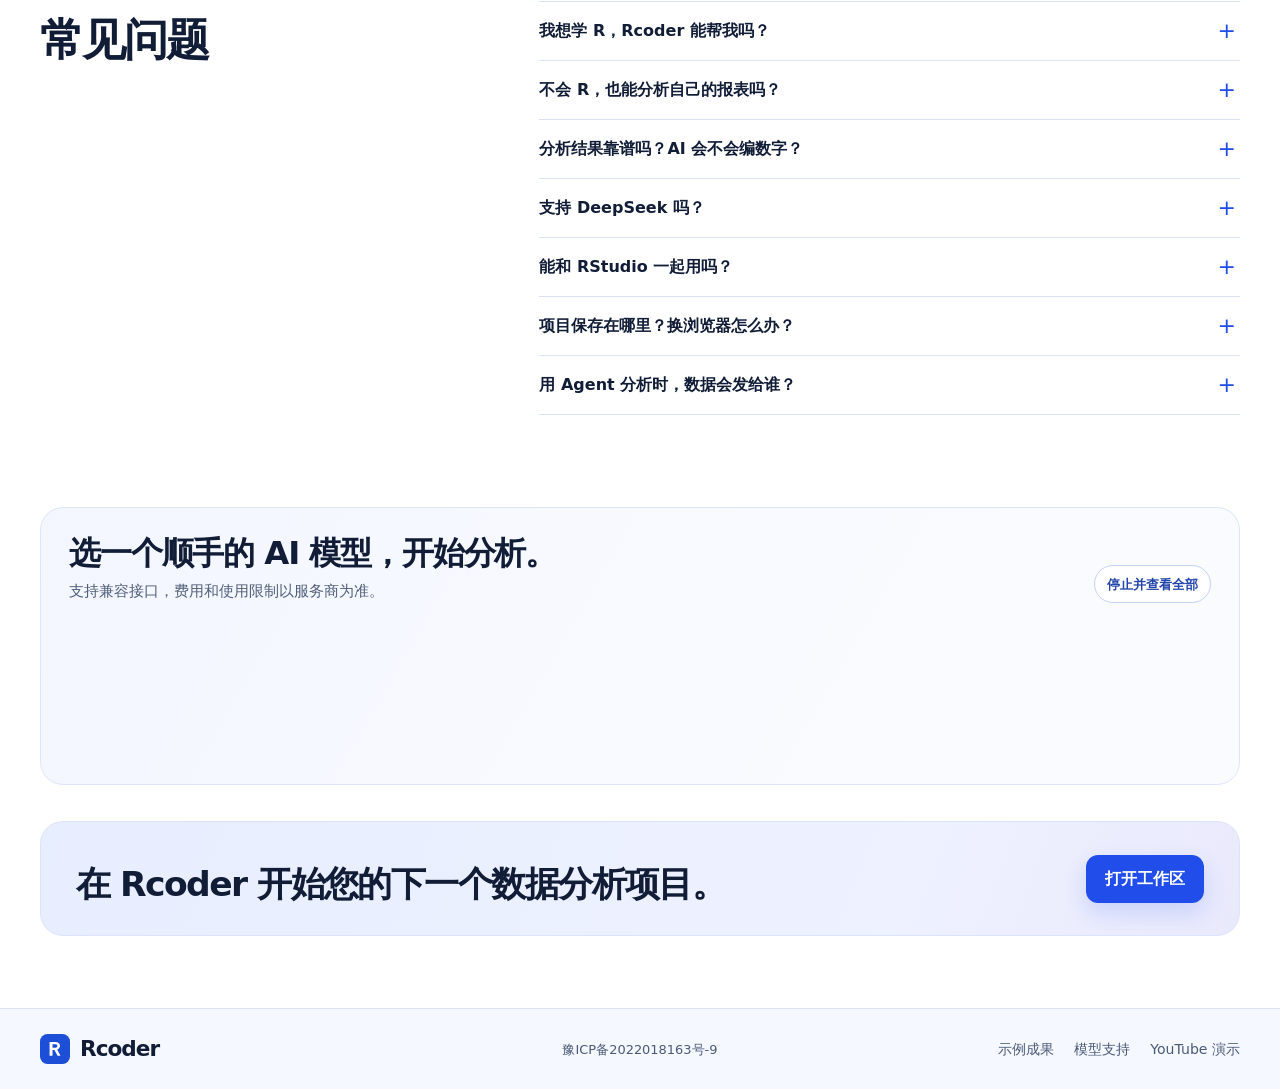
==== commit 52846109: "Integrate the filing link into the homepage footer" ====
--- a/docs/index.html
+++ b/docs/index.html
@@ -11,7 +11,7 @@
 <link rel="alternate" hreflang="en" href="https://shalom-lab.github.io/rcoder-home/en/">
 <link rel="alternate" hreflang="x-default" href="https://shalom-lab.github.io/rcoder-home/">
 <link rel="icon" href="assets/rcoder.svg" type="image/svg+xml">
-<link rel="stylesheet" href="styles.css?v=capabilities-1">
+<link rel="stylesheet" href="styles.css?v=footer-1">
 <script src="app.js" defer></script>
 <script src="composer.js?v=3" defer></script>
 <script src="hero-typing.js?v=2" defer></script>
@@ -270,11 +270,11 @@
   </section>
 </main>
 <footer class="site-footer">
-  <div class="shell footer-grid">
+  <div class="shell footer-grid footer-grid--filing">
     <a class="brand" href="#top"><img src="assets/rcoder.svg" width="30" height="30" alt="">Rcoder</a>
     <nav class="footer-links" aria-label="页脚导航"><a href="#demo">示例成果</a><a href="#models">模型支持</a><a href="https://www.youtube.com/watch?v=4WHwohzvpBI">YouTube 演示</a></nav>
+    <p class="footer-filing"><a href="https://beian.miit.gov.cn/">豫ICP备2022018163号-9</a></p>
   </div>
-  <p class="shell footer-filing"><a href="https://beian.miit.gov.cn/">豫ICP备2022018163号-9</a></p>
 </footer>
 </body>
 </html>
--- a/docs/styles.css
+++ b/docs/styles.css
@@ -329,8 +329,16 @@
   .nav{flex-wrap:wrap;gap:5px 18px}
 }
 
-.site-footer .footer-filing{margin:12px auto 0;text-align:center}
-.footer-filing a{text-decoration:underline;text-underline-offset:.16em}
+.footer-grid--filing{grid-template-columns:minmax(0,1fr) auto minmax(0,1fr);grid-template-areas:"brand filing links";gap:8px 16px}
+.footer-grid--filing .brand{grid-area:brand;justify-self:start}
+.footer-grid--filing .footer-links{grid-area:links;justify-self:end;justify-content:flex-end}
+.site-footer .footer-filing{grid-area:filing;margin:0;text-align:center}
+.site-footer .footer-filing a{font-size:.81rem;text-decoration:none}
+.site-footer .footer-filing a:is(:hover,:focus-visible){text-decoration:underline;text-underline-offset:.16em}
+@media(max-width:840px){
+  .footer-grid--filing{grid-template-columns:1fr;grid-template-areas:"brand" "links" "filing";justify-items:center;gap:2px}
+  .footer-grid--filing .brand,.footer-grid--filing .footer-links{justify-self:center;justify-content:center}
+}
 
 .path-grid .path{display:flex;flex-direction:column;align-items:flex-start}
 .path-grid .text-link{margin-top:auto}
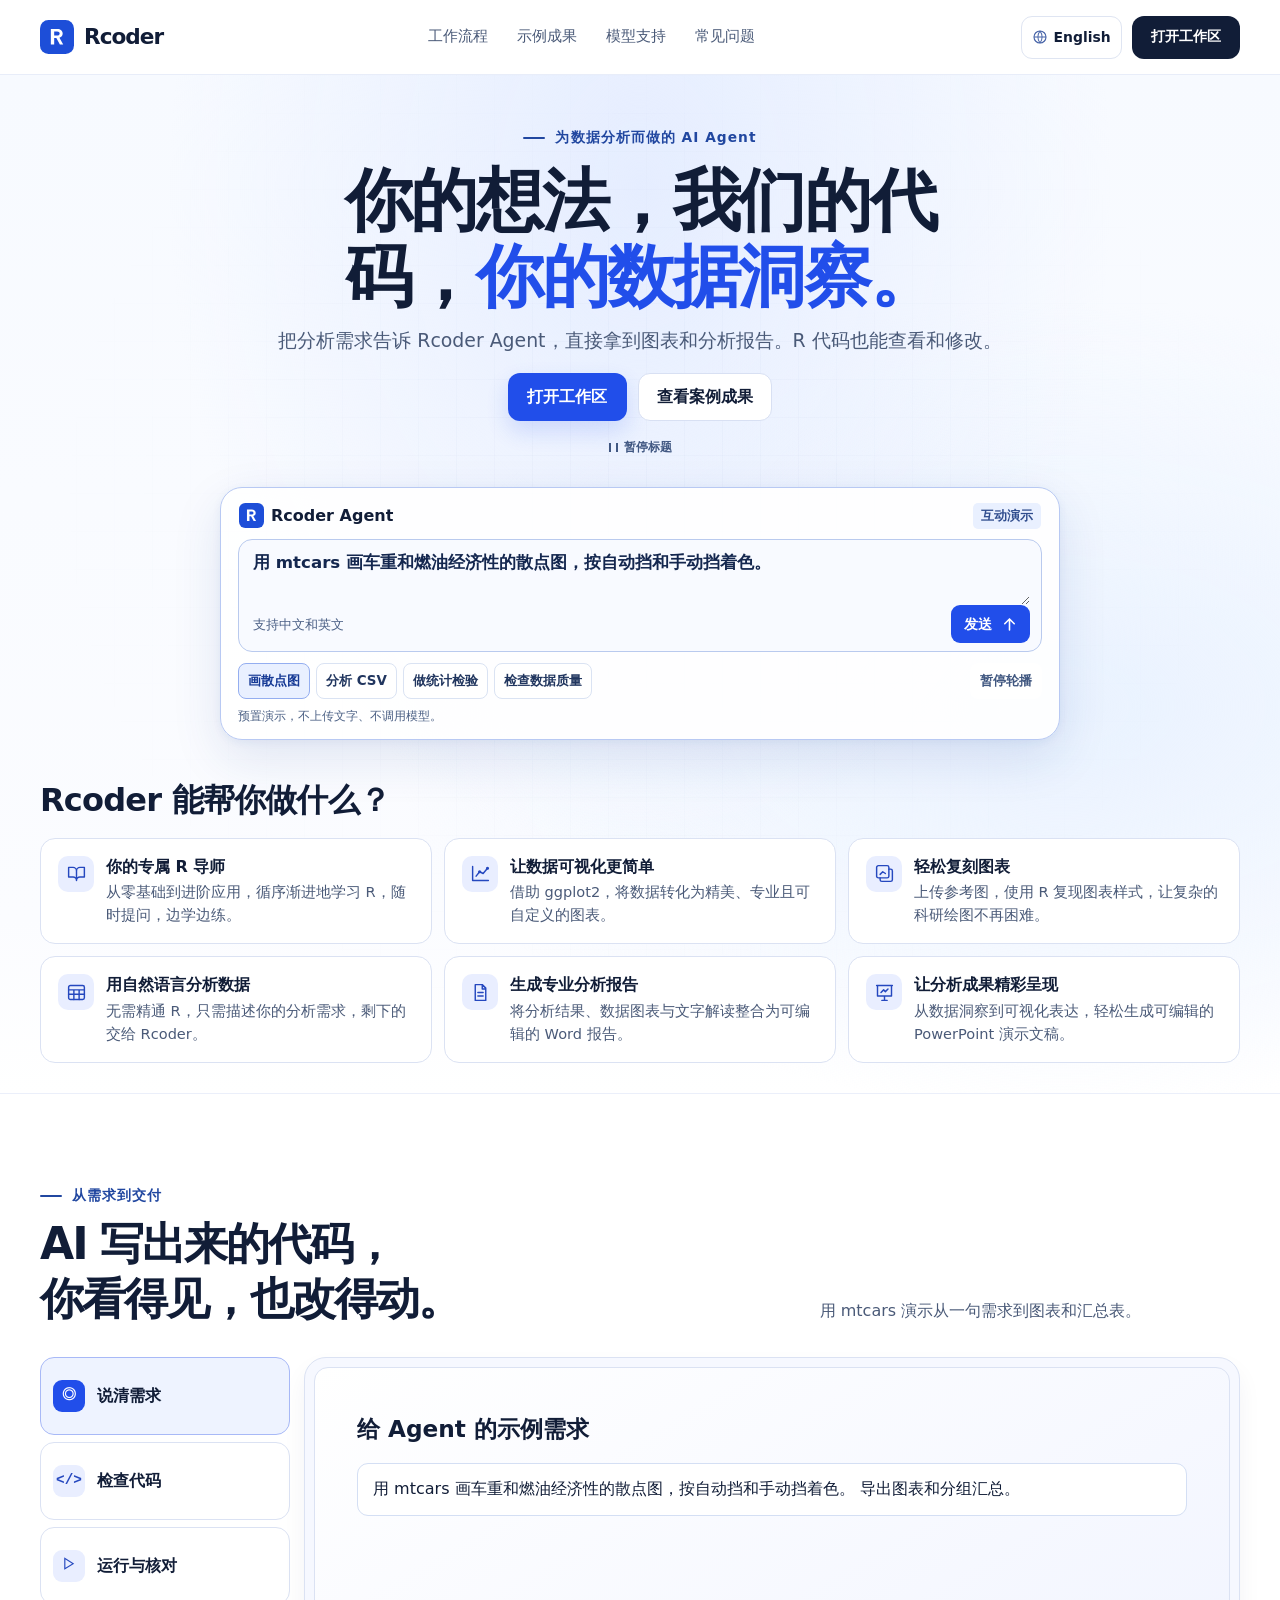
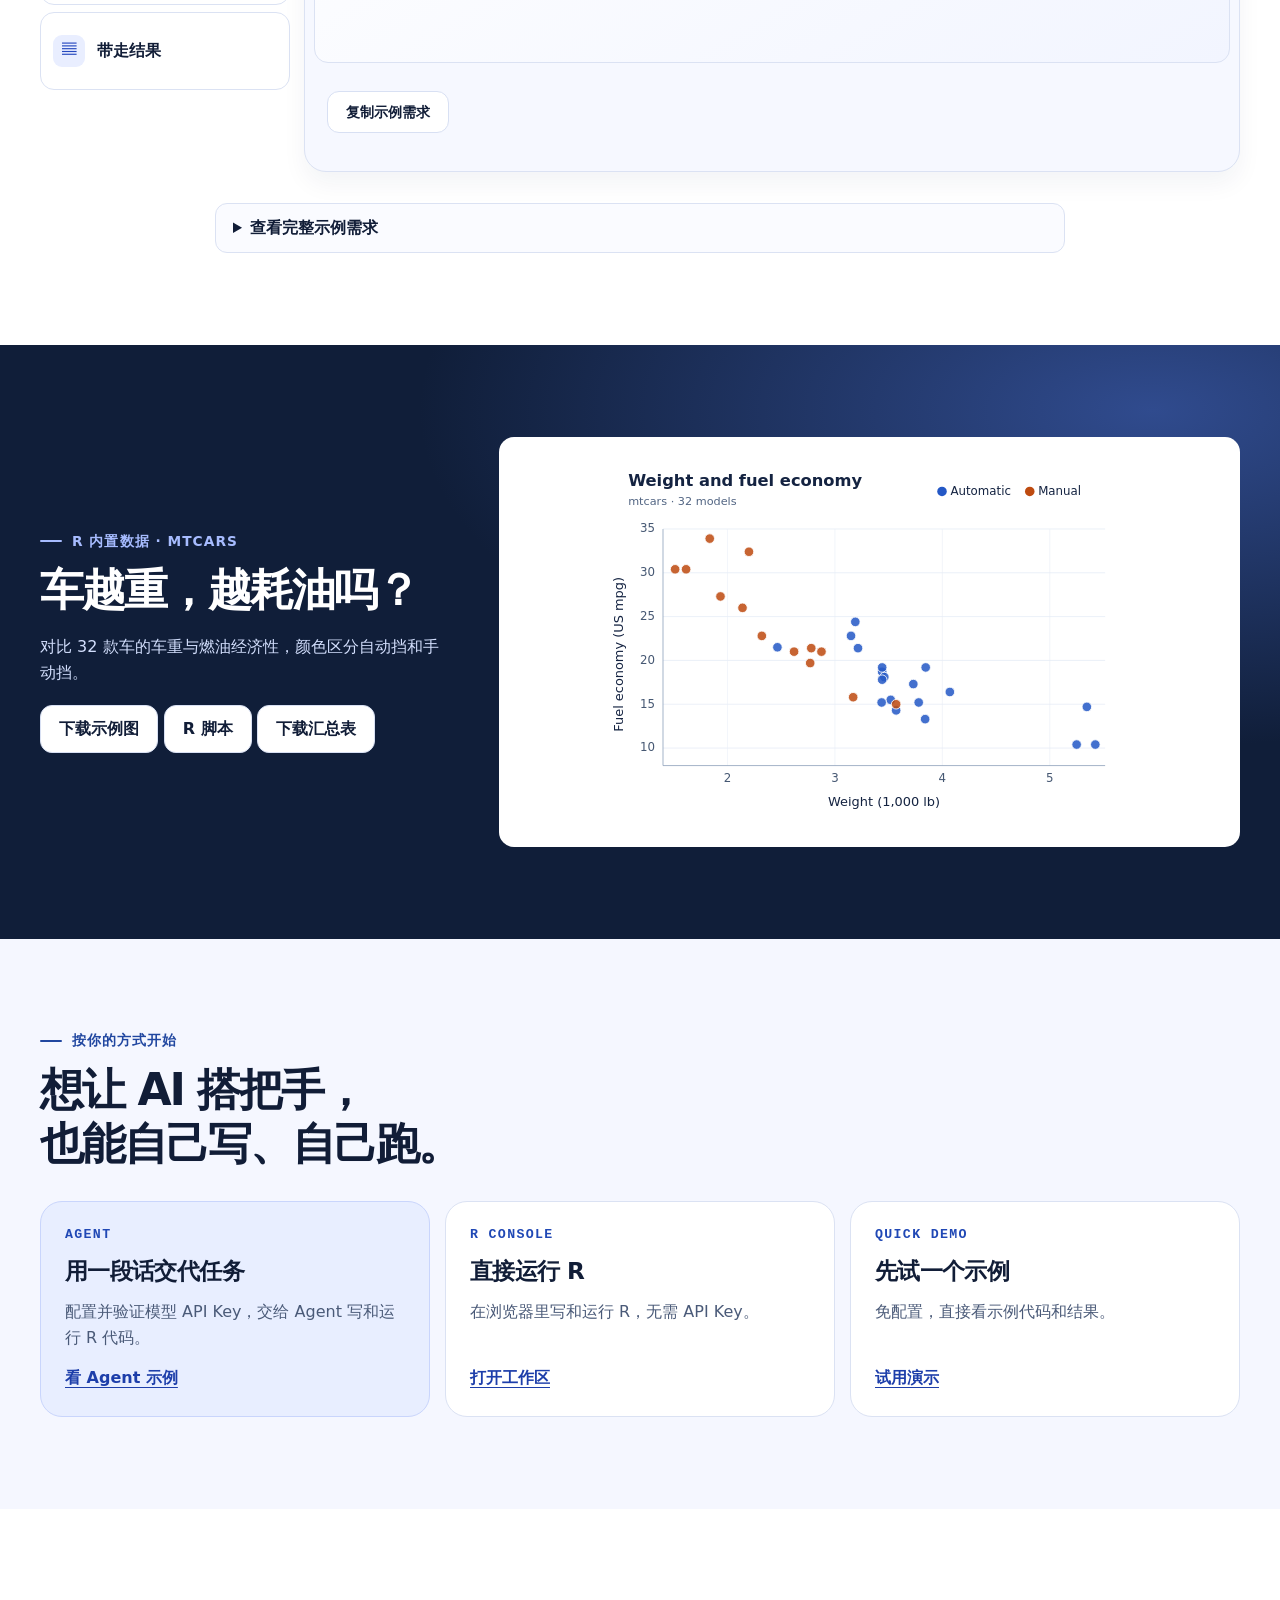
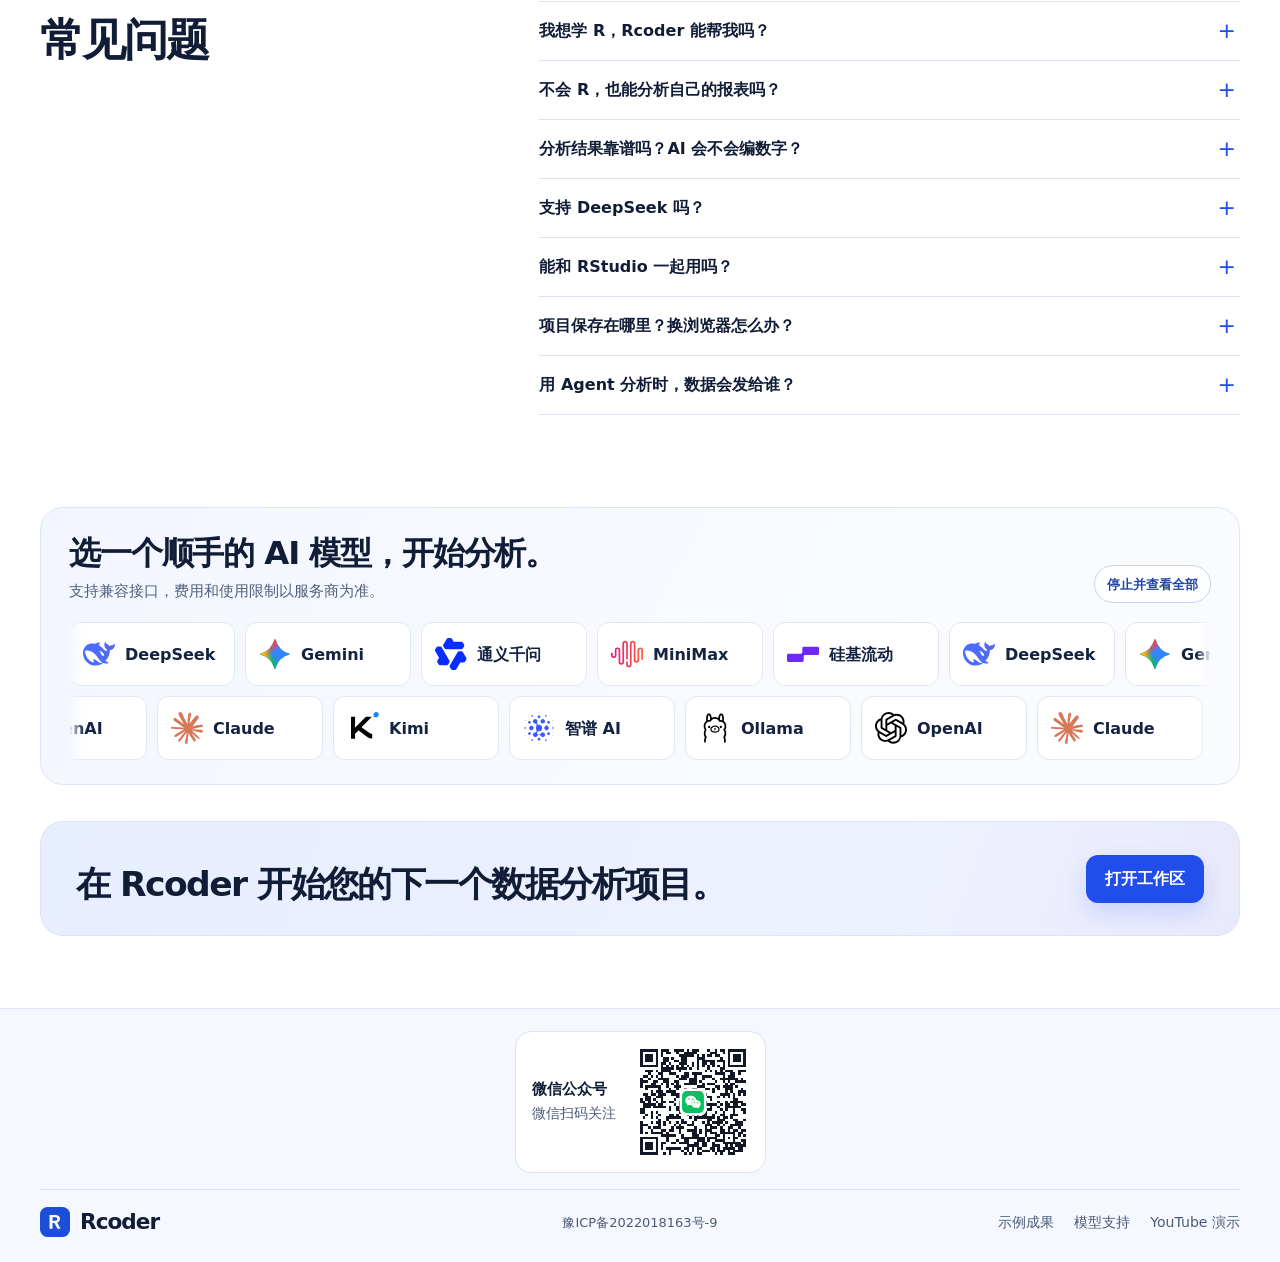
==== commit 80b2e73f: "Add the verified WeChat QR code to both homepage footers" ====
--- a/docs/index.html
+++ b/docs/index.html
@@ -11,7 +11,7 @@
 <link rel="alternate" hreflang="en" href="https://shalom-lab.github.io/rcoder-home/en/">
 <link rel="alternate" hreflang="x-default" href="https://shalom-lab.github.io/rcoder-home/">
 <link rel="icon" href="assets/rcoder.svg" type="image/svg+xml">
-<link rel="stylesheet" href="styles.css?v=footer-1">
+<link rel="stylesheet" href="styles.css?v=footer-wechat-1">
 <script src="app.js" defer></script>
 <script src="composer.js?v=3" defer></script>
 <script src="hero-typing.js?v=2" defer></script>
@@ -269,7 +269,13 @@
     </div></div>
   </section>
 </main>
-<footer class="site-footer">
+<footer class="site-footer" id="footer">
+  <div class="shell footer-community">
+    <div class="footer-wechat">
+      <div><strong>微信公众号</strong><p>微信扫码关注</p></div>
+      <img src="assets/wechat-qr.svg" width="126" height="126" loading="lazy" alt="微信公众号二维码">
+    </div>
+  </div>
   <div class="shell footer-grid footer-grid--filing">
     <a class="brand" href="#top"><img src="assets/rcoder.svg" width="30" height="30" alt="">Rcoder</a>
     <nav class="footer-links" aria-label="页脚导航"><a href="#demo">示例成果</a><a href="#models">模型支持</a><a href="https://www.youtube.com/watch?v=4WHwohzvpBI">YouTube 演示</a></nav>
--- a/docs/styles.css
+++ b/docs/styles.css
@@ -355,3 +355,11 @@
 .capability-card p{font-size:.91rem;line-height:1.55;color:var(--sub);margin:4px 0 0}
 @media(max-width:860px){.capability-grid{grid-template-columns:repeat(2,minmax(0,1fr))}}
 @media(max-width:520px){.capabilities{margin-top:30px}.capability-grid{grid-template-columns:1fr;gap:9px}.capability-card{padding:13px}}
+
+/* Keep the scannable code separate from navigation and the filing line. */
+.footer-community{display:flex;justify-content:center;padding-bottom:16px;margin-bottom:14px;border-bottom:1px solid var(--line)}
+.footer-wechat{display:flex;align-items:center;gap:14px;padding:7px 9px 7px 16px;background:#fff;border:1px solid var(--line);border-radius:16px}
+.footer-wechat strong{display:block;font-size:.95rem;line-height:1.3}
+.footer-wechat p{margin:4px 0 0;line-height:1.4}
+.footer-wechat img{display:block;flex:none;width:126px;height:126px;max-width:none}
+@media(max-width:420px){.footer-wechat{gap:8px;padding-left:11px}.footer-wechat img{width:120px;height:120px}}
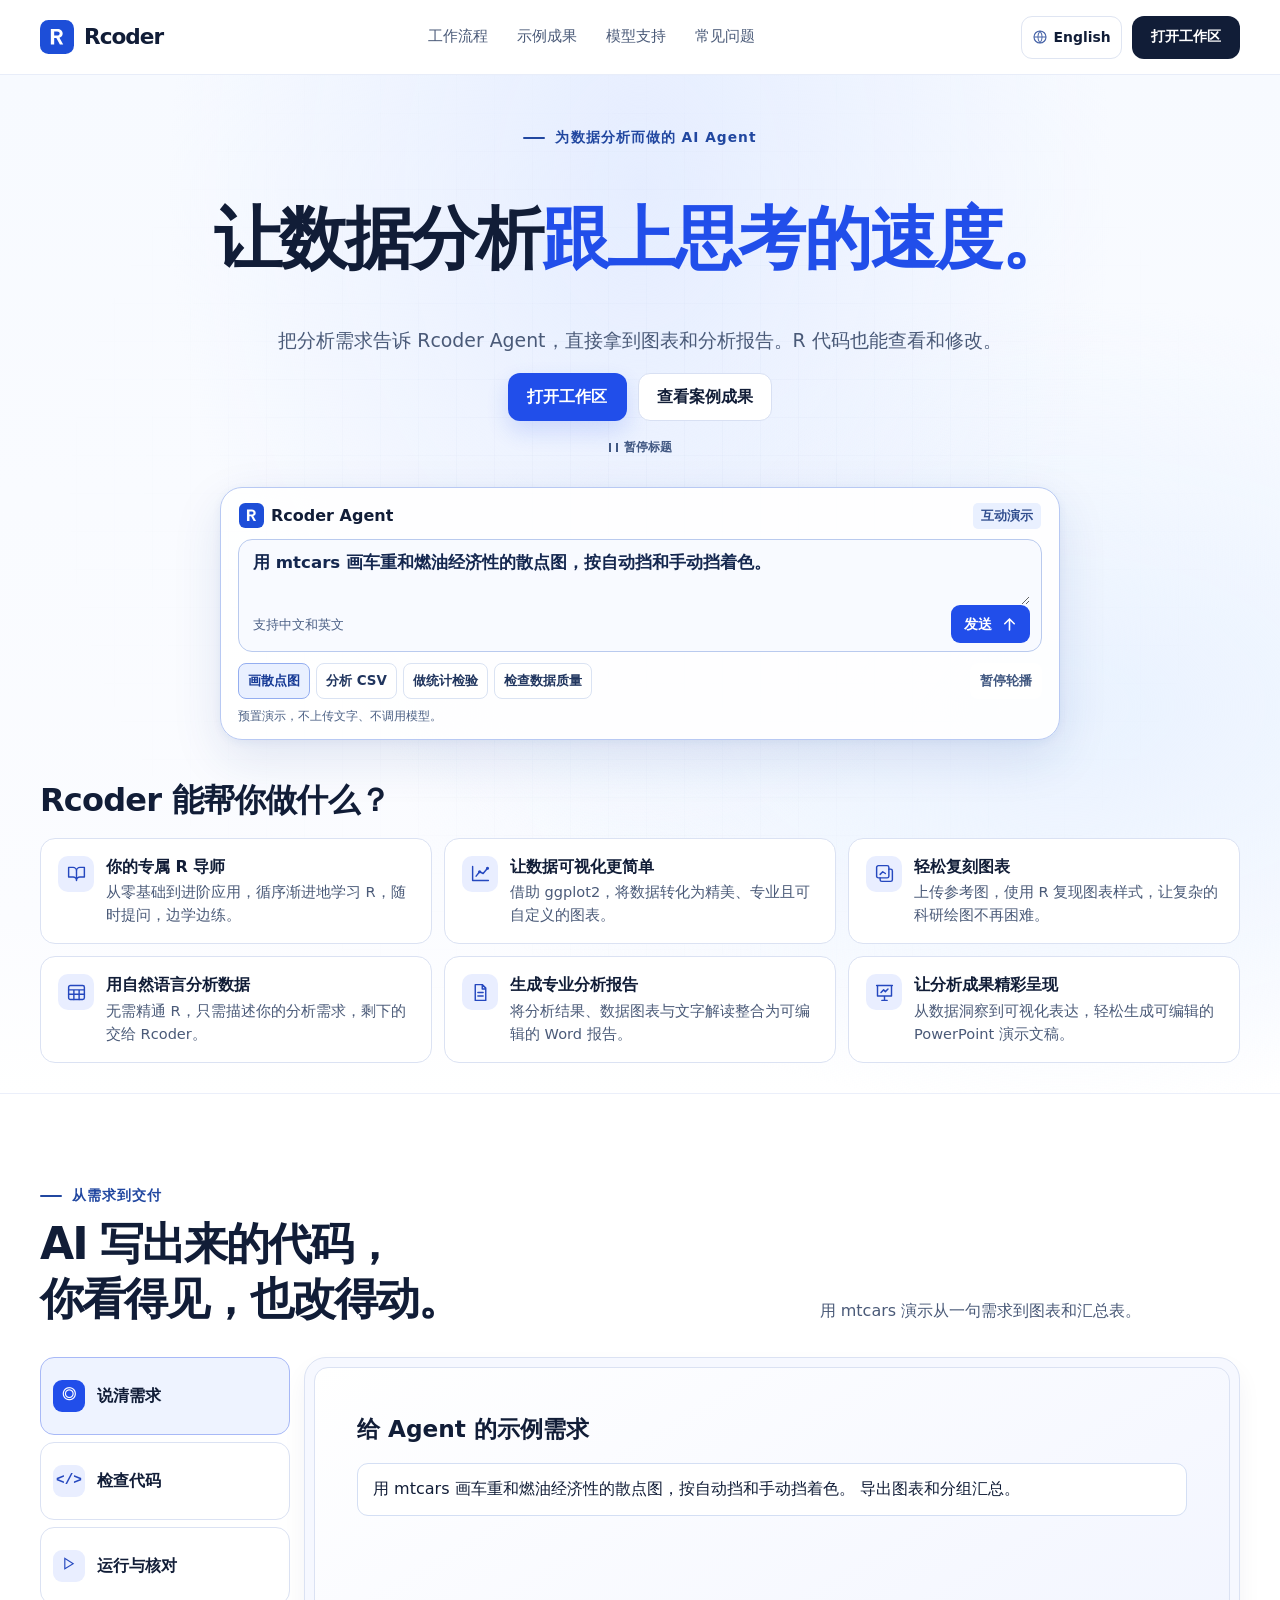
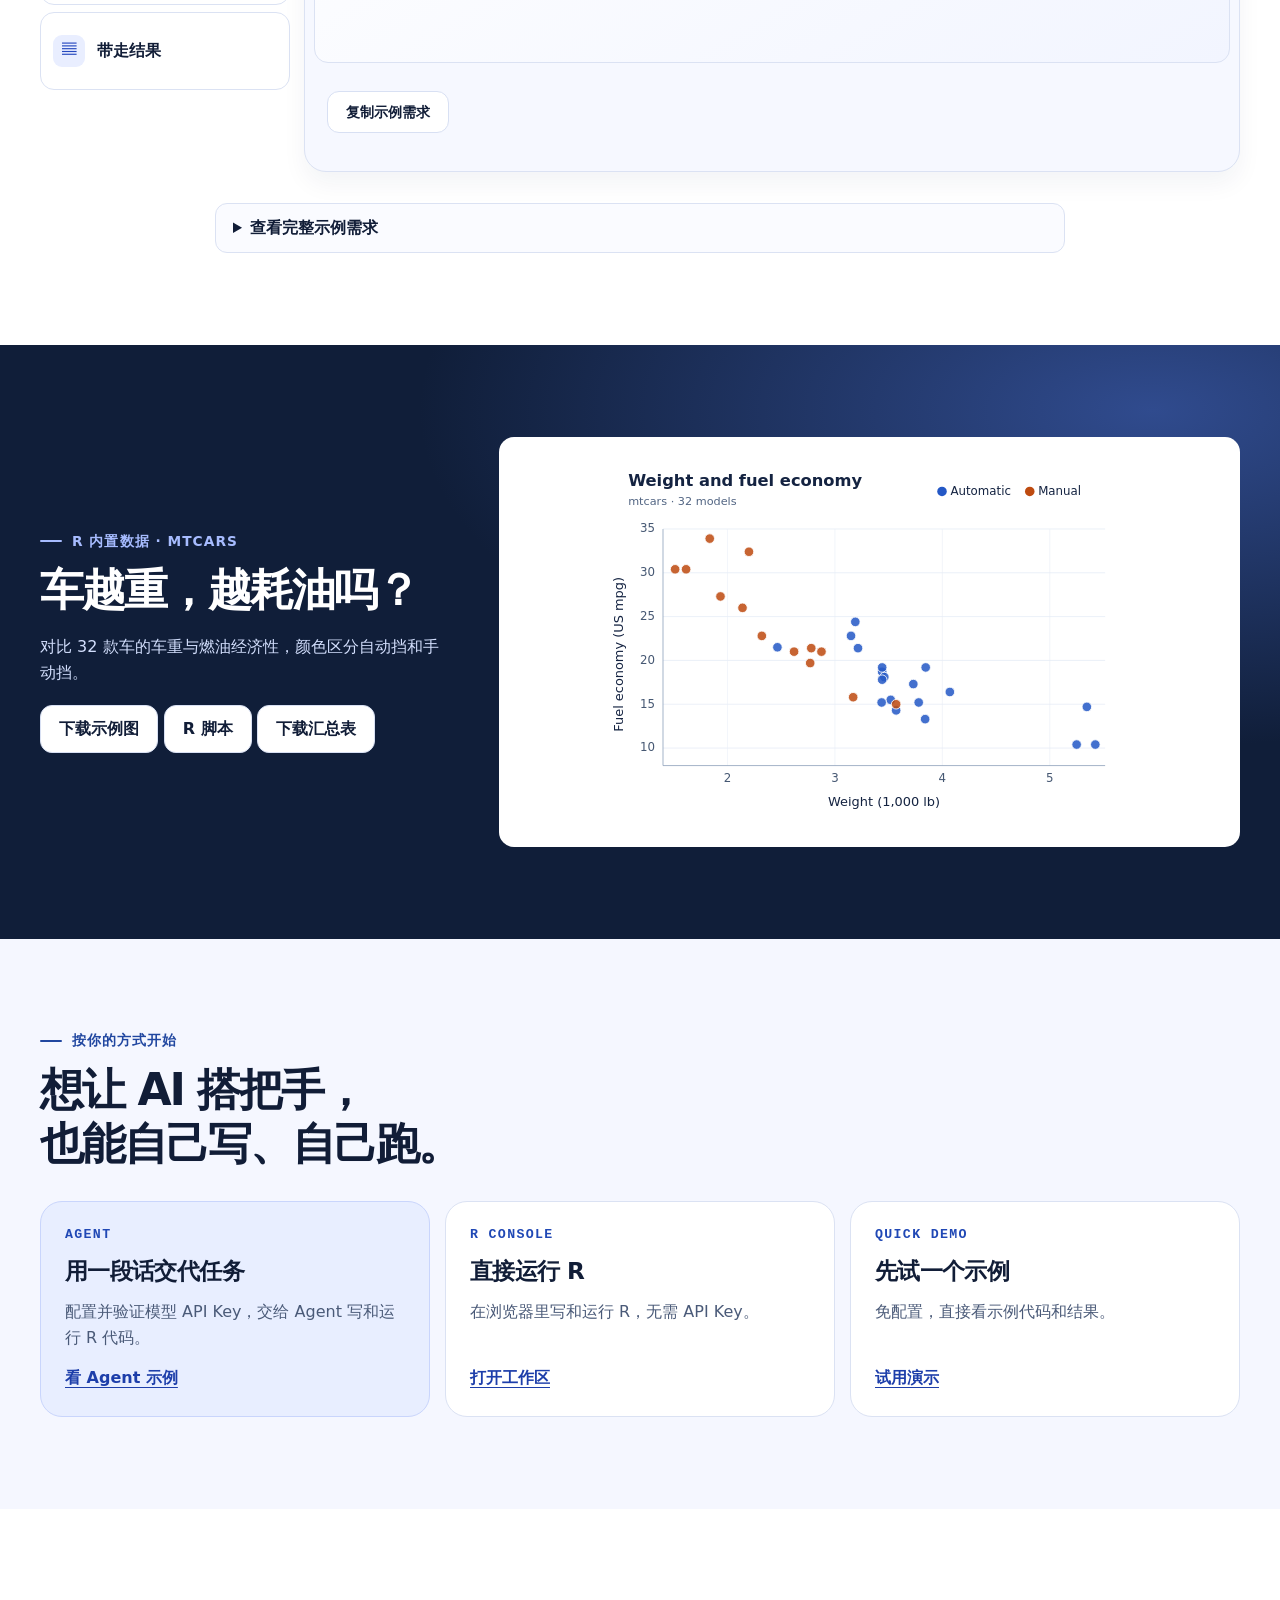
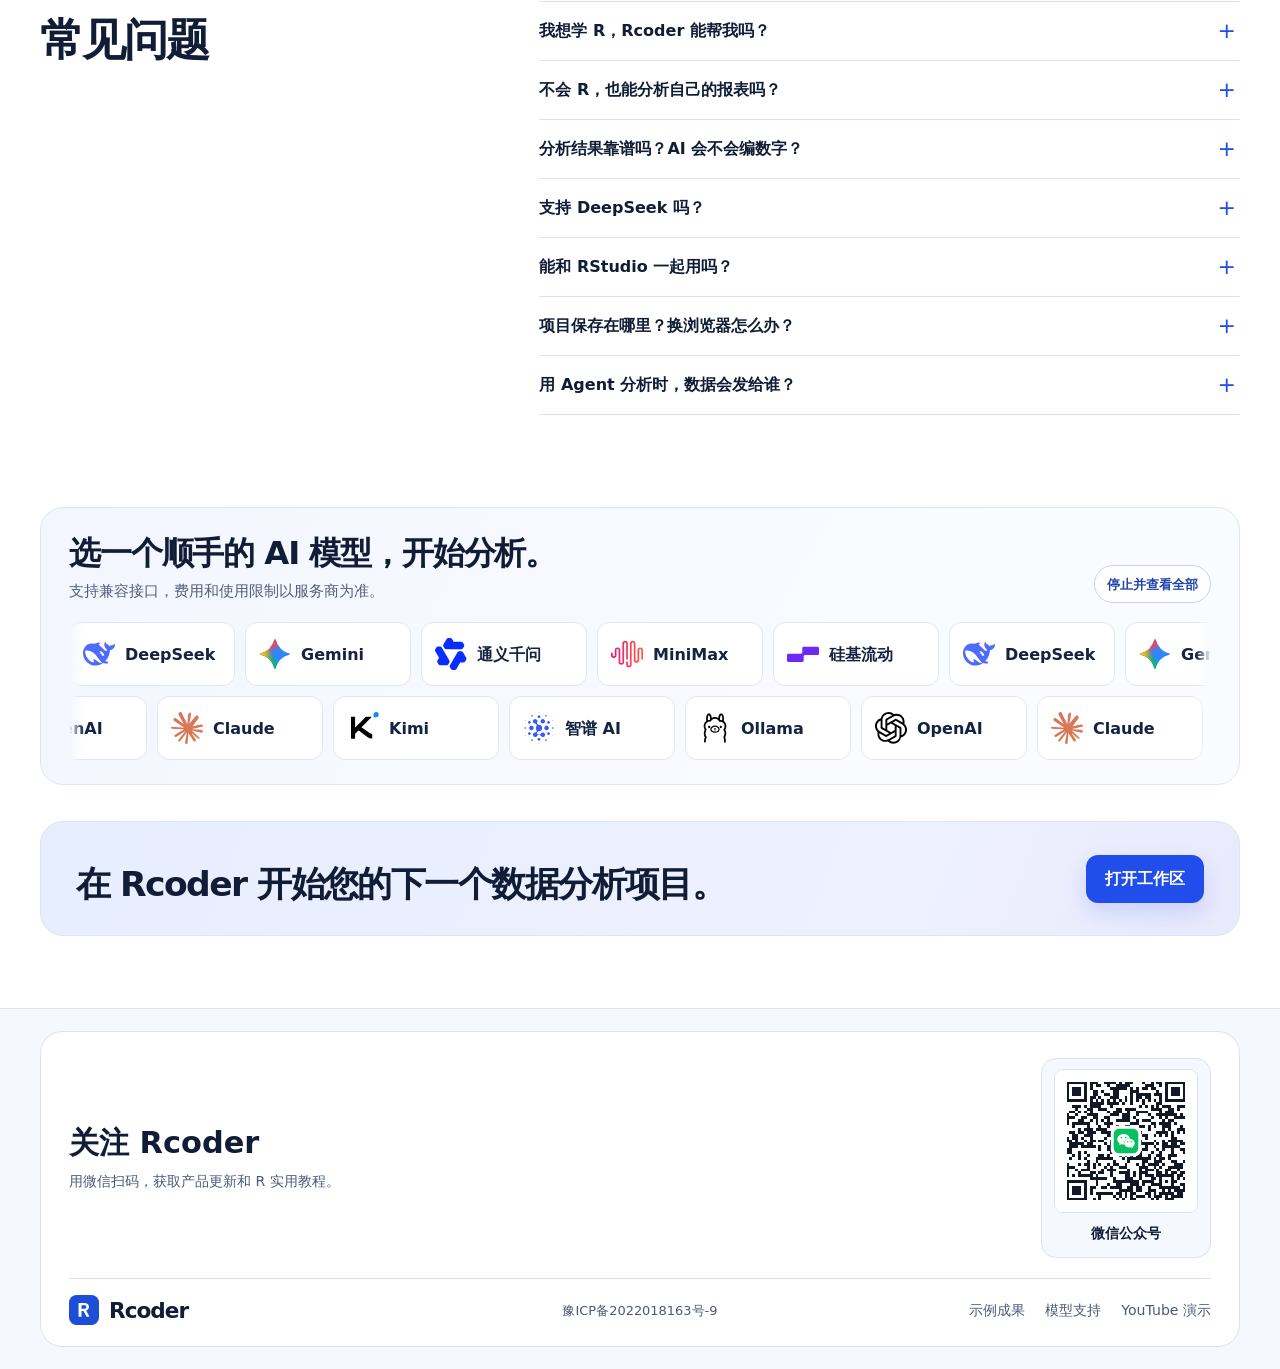
==== commit 0533efba: "Redesign the footer and keep WeChat on the Chinese page only" ====
--- a/docs/index.html
+++ b/docs/index.html
@@ -11,7 +11,7 @@
 <link rel="alternate" hreflang="en" href="https://shalom-lab.github.io/rcoder-home/en/">
 <link rel="alternate" hreflang="x-default" href="https://shalom-lab.github.io/rcoder-home/">
 <link rel="icon" href="assets/rcoder.svg" type="image/svg+xml">
-<link rel="stylesheet" href="styles.css?v=footer-wechat-1">
+<link rel="stylesheet" href="styles.css?v=footer-2">
 <script src="app.js" defer></script>
 <script src="composer.js?v=3" defer></script>
 <script src="hero-typing.js?v=2" defer></script>
@@ -270,16 +270,22 @@
   </section>
 </main>
 <footer class="site-footer" id="footer">
-  <div class="shell footer-community">
-    <div class="footer-wechat">
-      <div><strong>微信公众号</strong><p>微信扫码关注</p></div>
-      <img src="assets/wechat-qr.svg" width="126" height="126" loading="lazy" alt="微信公众号二维码">
-    </div>
-  </div>
-  <div class="shell footer-grid footer-grid--filing">
-    <a class="brand" href="#top"><img src="assets/rcoder.svg" width="30" height="30" alt="">Rcoder</a>
-    <nav class="footer-links" aria-label="页脚导航"><a href="#demo">示例成果</a><a href="#models">模型支持</a><a href="https://www.youtube.com/watch?v=4WHwohzvpBI">YouTube 演示</a></nav>
-    <p class="footer-filing"><a href="https://beian.miit.gov.cn/">豫ICP备2022018163号-9</a></p>
+  <div class="shell footer-frame">
+    <section class="footer-community" aria-labelledby="footer-community-heading">
+      <div>
+        <h2 id="footer-community-heading">关注 Rcoder</h2>
+        <p>用微信扫码，获取产品更新和 R 实用教程。</p>
+      </div>
+      <figure class="footer-wechat">
+        <img src="assets/wechat-qr.svg" width="144" height="144" loading="lazy" alt="Rcoder 微信公众号二维码">
+        <figcaption>微信公众号</figcaption>
+      </figure>
+    </section>
+    <div class="shell footer-grid footer-grid--filing">
+      <a class="brand" href="#top"><img src="assets/rcoder.svg" width="30" height="30" alt="">Rcoder</a>
+      <nav class="footer-links" aria-label="页脚导航"><a href="#demo">示例成果</a><a href="#models">模型支持</a><a href="https://www.youtube.com/watch?v=4WHwohzvpBI">YouTube 演示</a></nav>
+      <p class="footer-filing"><a href="https://beian.miit.gov.cn/">豫ICP备2022018163号-9</a></p>
+    </div>
   </div>
 </footer>
 </body>
--- a/docs/styles.css
+++ b/docs/styles.css
@@ -356,10 +356,16 @@
 @media(max-width:860px){.capability-grid{grid-template-columns:repeat(2,minmax(0,1fr))}}
 @media(max-width:520px){.capabilities{margin-top:30px}.capability-grid{grid-template-columns:1fr;gap:9px}.capability-card{padding:13px}}
 
-/* Keep the scannable code separate from navigation and the filing line. */
-.footer-community{display:flex;justify-content:center;padding-bottom:16px;margin-bottom:14px;border-bottom:1px solid var(--line)}
-.footer-wechat{display:flex;align-items:center;gap:14px;padding:7px 9px 7px 16px;background:#fff;border:1px solid var(--line);border-radius:16px}
-.footer-wechat strong{display:block;font-size:.95rem;line-height:1.3}
-.footer-wechat p{margin:4px 0 0;line-height:1.4}
-.footer-wechat img{display:block;flex:none;width:126px;height:126px;max-width:none}
-@media(max-width:420px){.footer-wechat{gap:8px;padding-left:11px}.footer-wechat img{width:120px;height:120px}}
+/* Community and site links share one frame rather than a floating QR tile. */
+.footer-frame{background:#fff;border:1px solid var(--line);border-radius:22px;padding:18px 28px}
+.footer-frame .footer-grid{width:100%}
+.footer-community{display:grid;grid-template-columns:minmax(0,1fr) auto;align-items:center;gap:20px 36px;padding:8px 0 20px;margin-bottom:13px;border-bottom:1px solid var(--line)}
+.footer-community h2{margin:0;color:var(--ink);font-size:clamp(1.4rem,3vw,1.9rem);font-weight:850;line-height:1.25}
+.footer-community p{margin:8px 0 0;line-height:1.6}
+.footer-wechat{display:grid;justify-items:center;gap:9px;margin:0;padding:10px 12px 12px;background:#f6f8ff;border:1px solid var(--line);border-radius:15px}
+.footer-wechat img{display:block;width:144px;height:144px;max-width:100%;background:#fff;border:1px solid var(--line);border-radius:9px}
+.footer-wechat figcaption{font-size:.88rem;font-weight:730;color:var(--ink)}
+@media(max-width:570px){
+  .footer-frame{padding:14px 16px;border-radius:17px}
+  .footer-community{grid-template-columns:1fr;gap:14px;justify-items:center;text-align:center;padding:5px 0 16px}
+}
